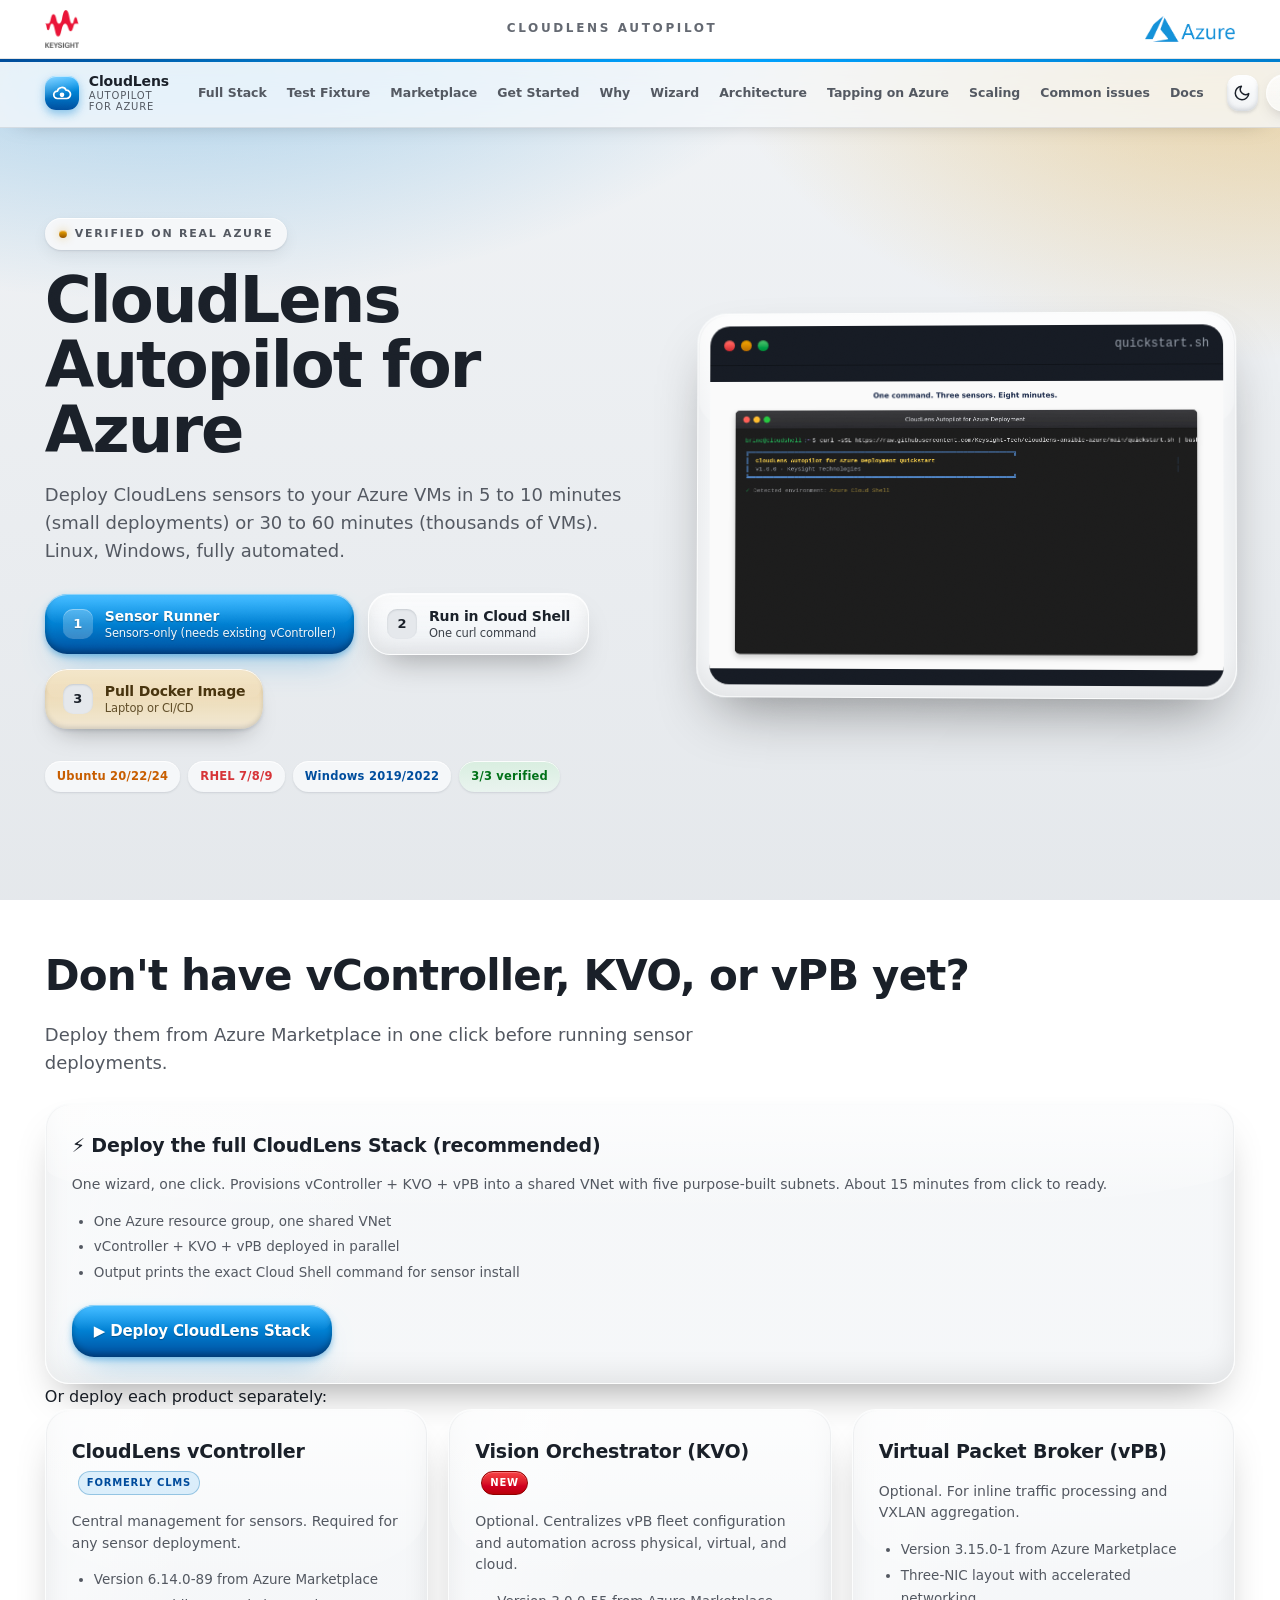
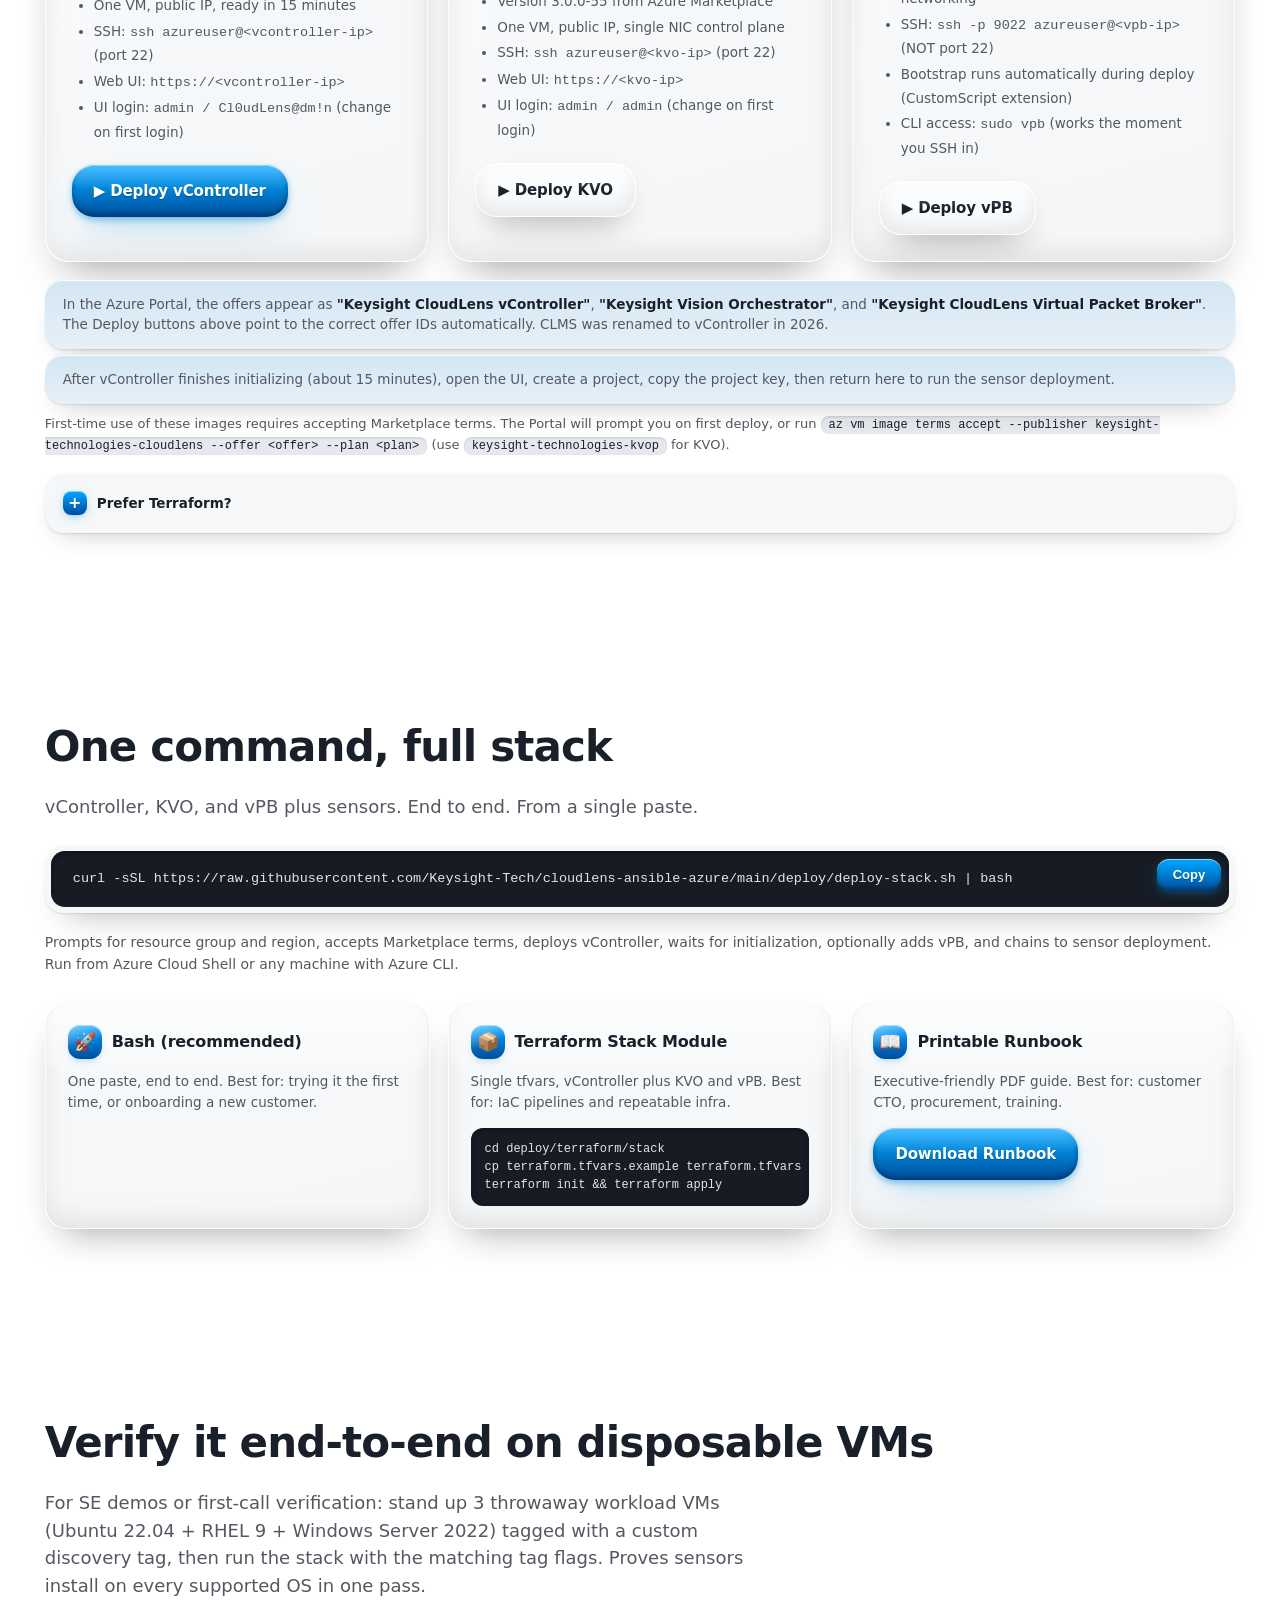
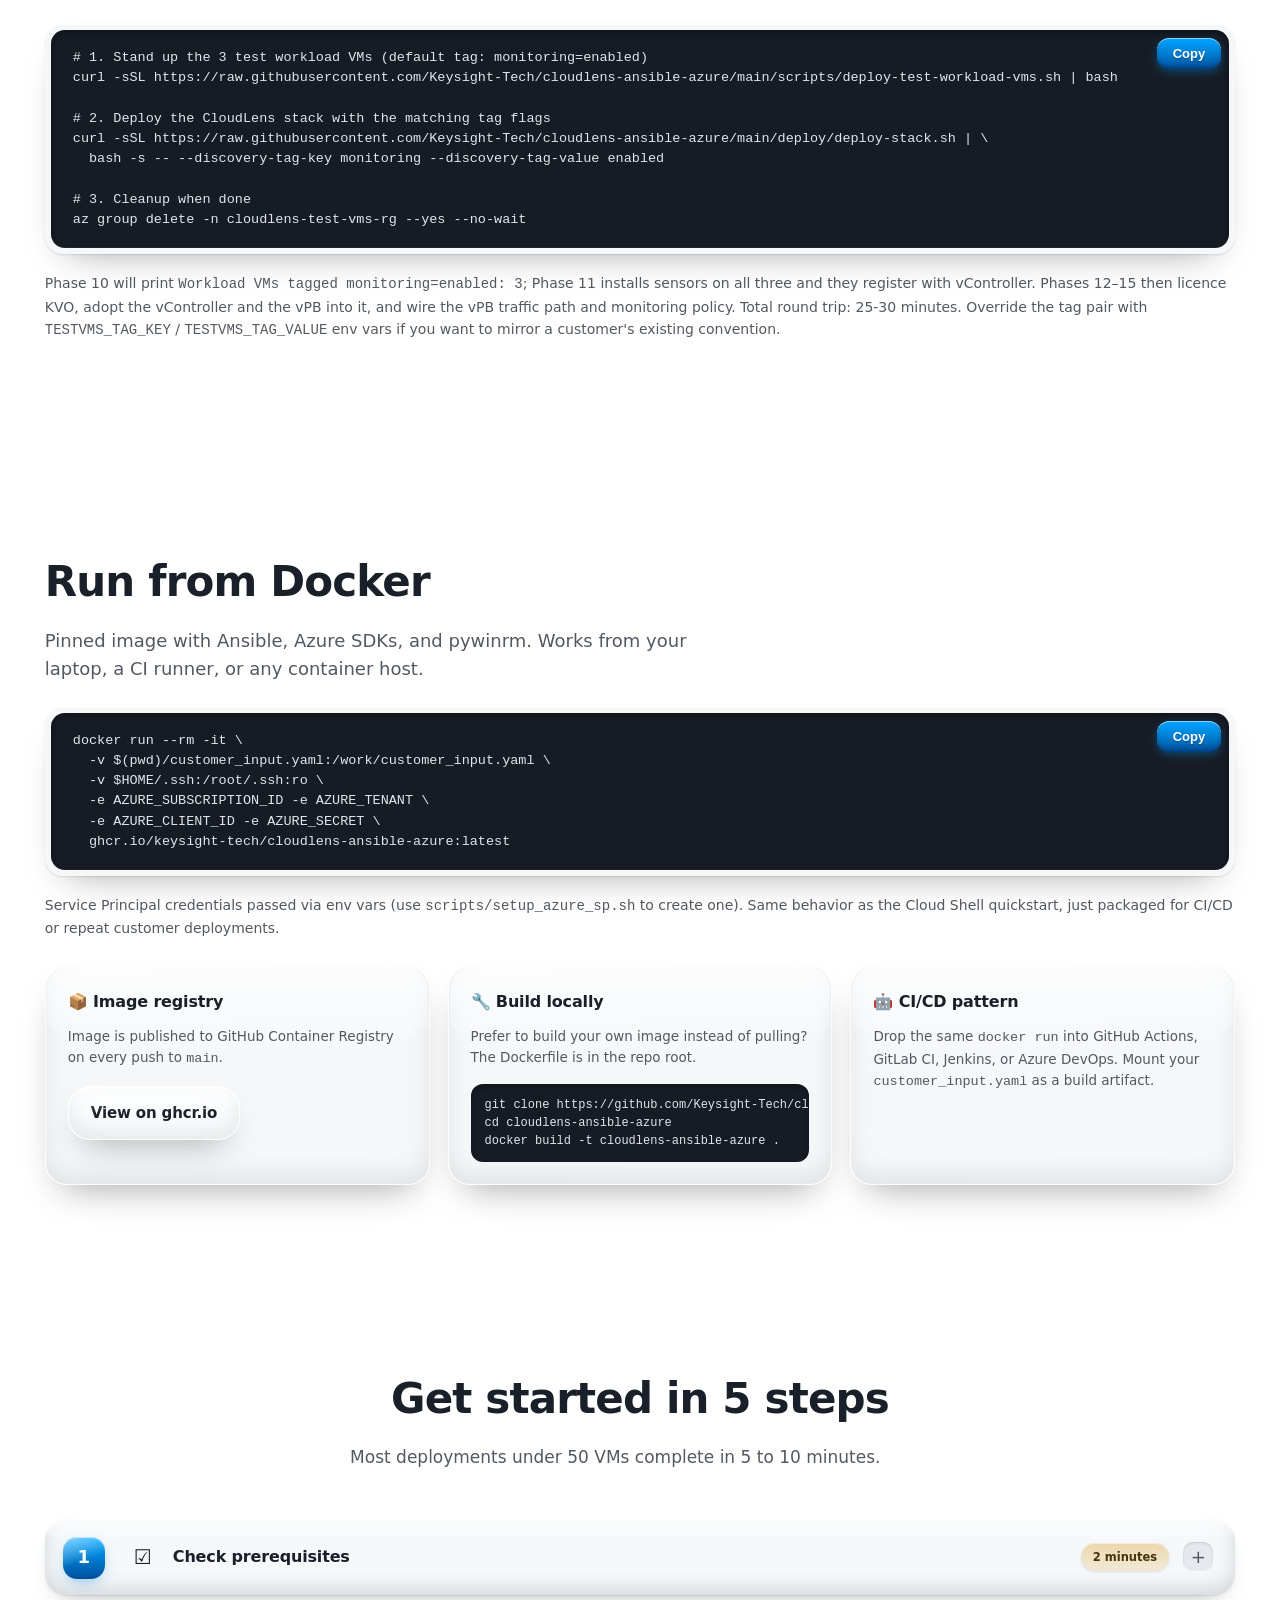
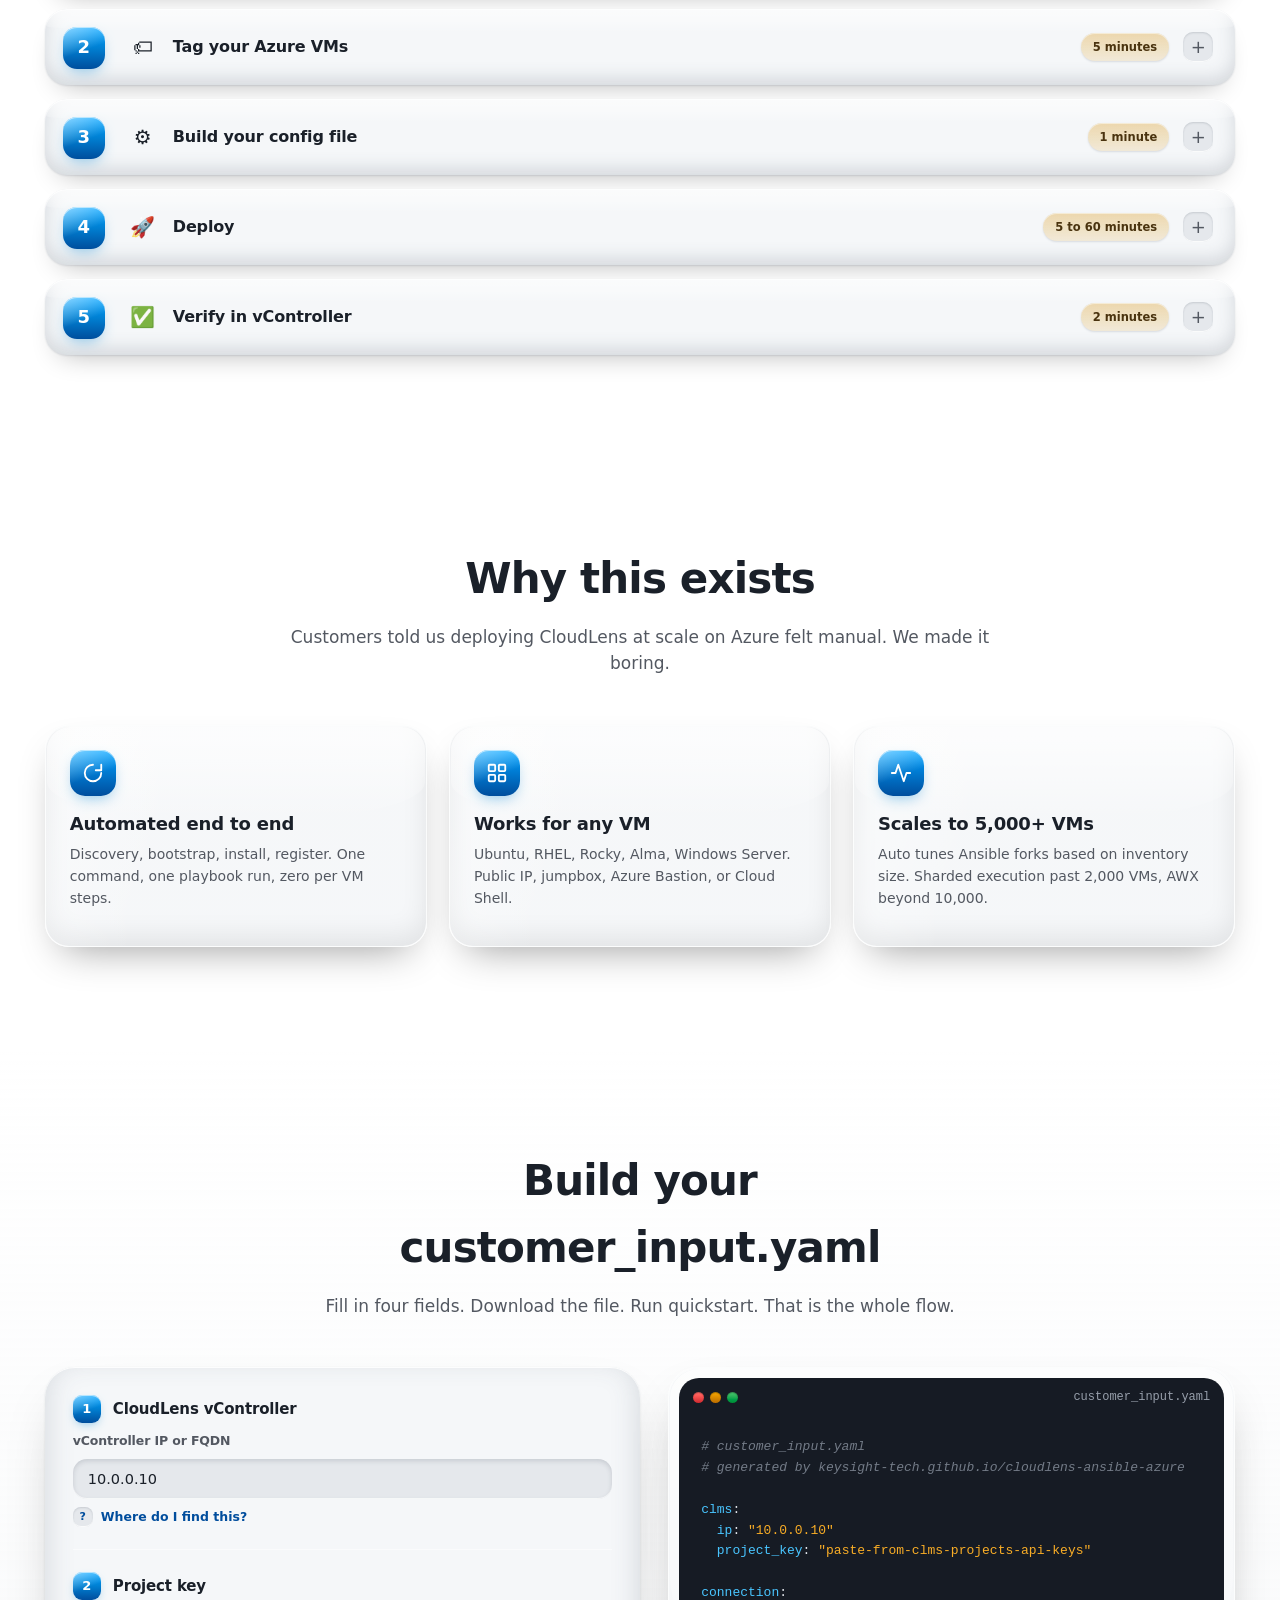
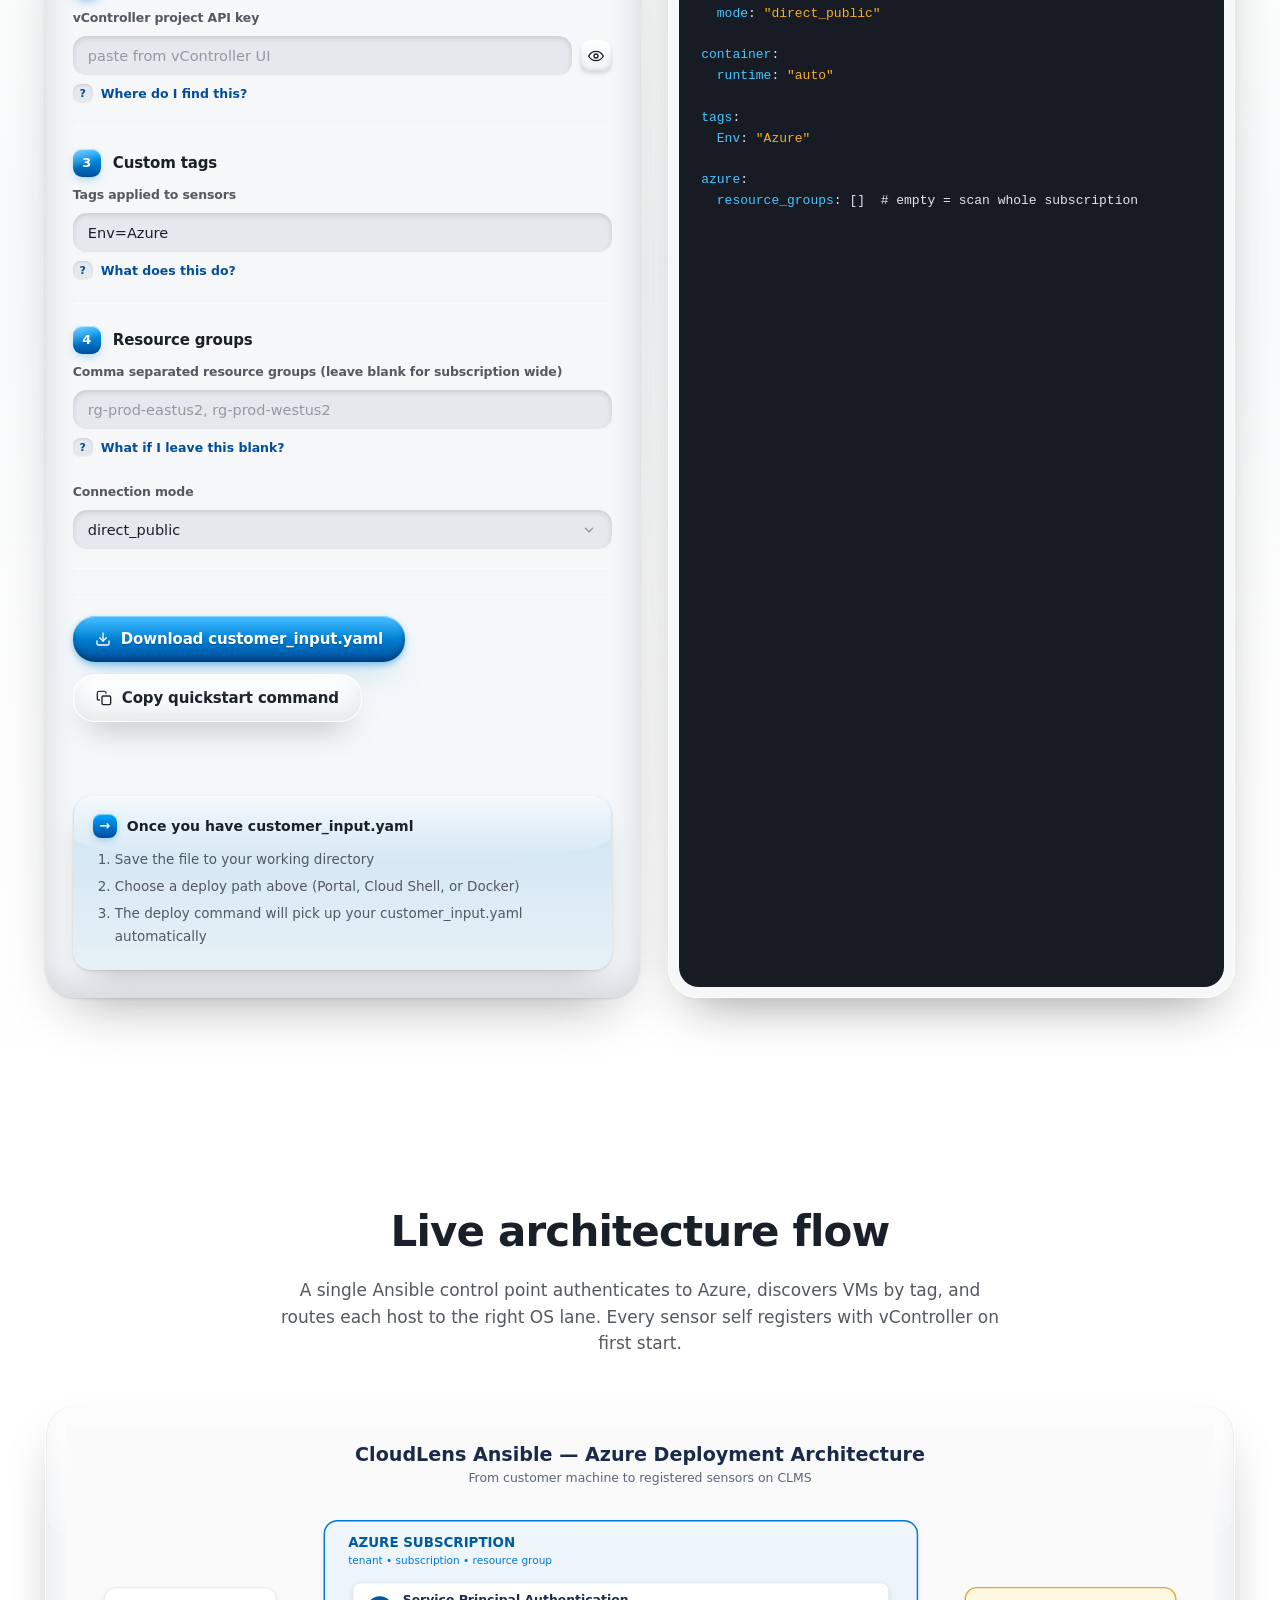
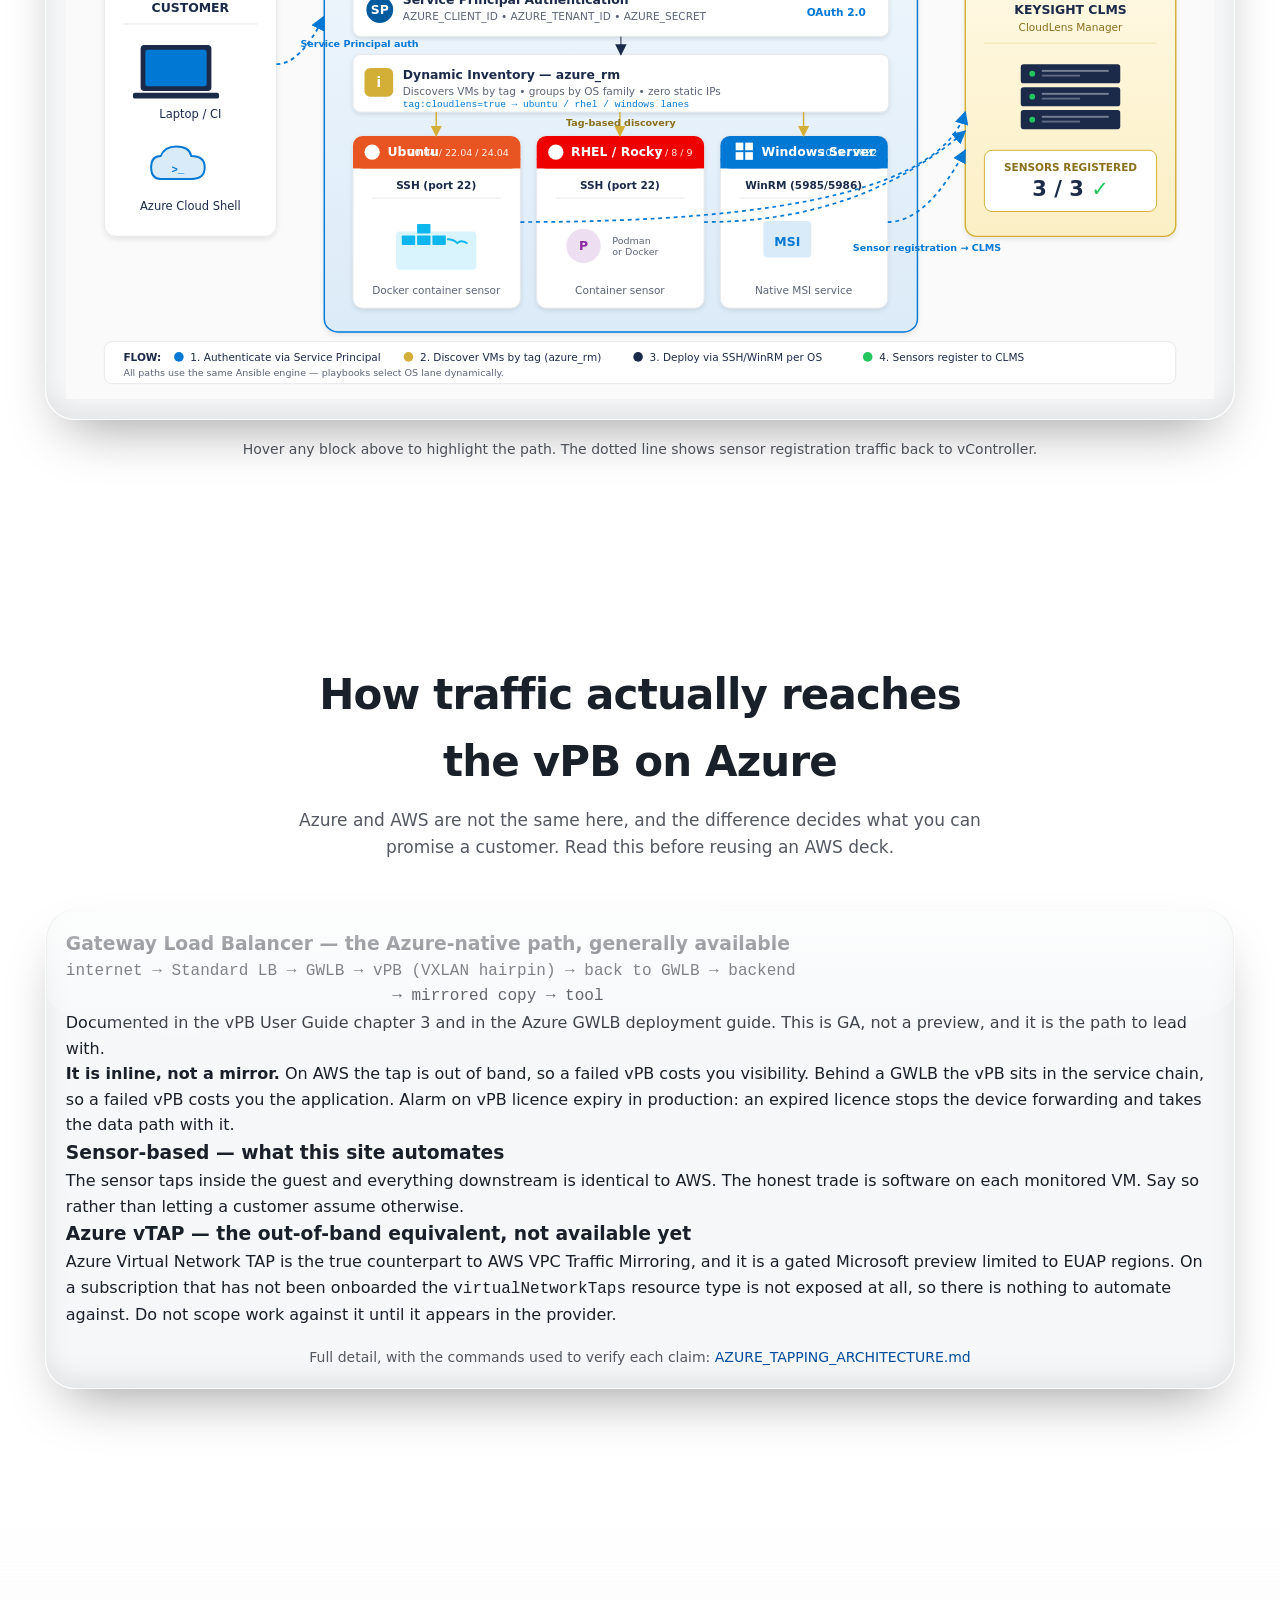
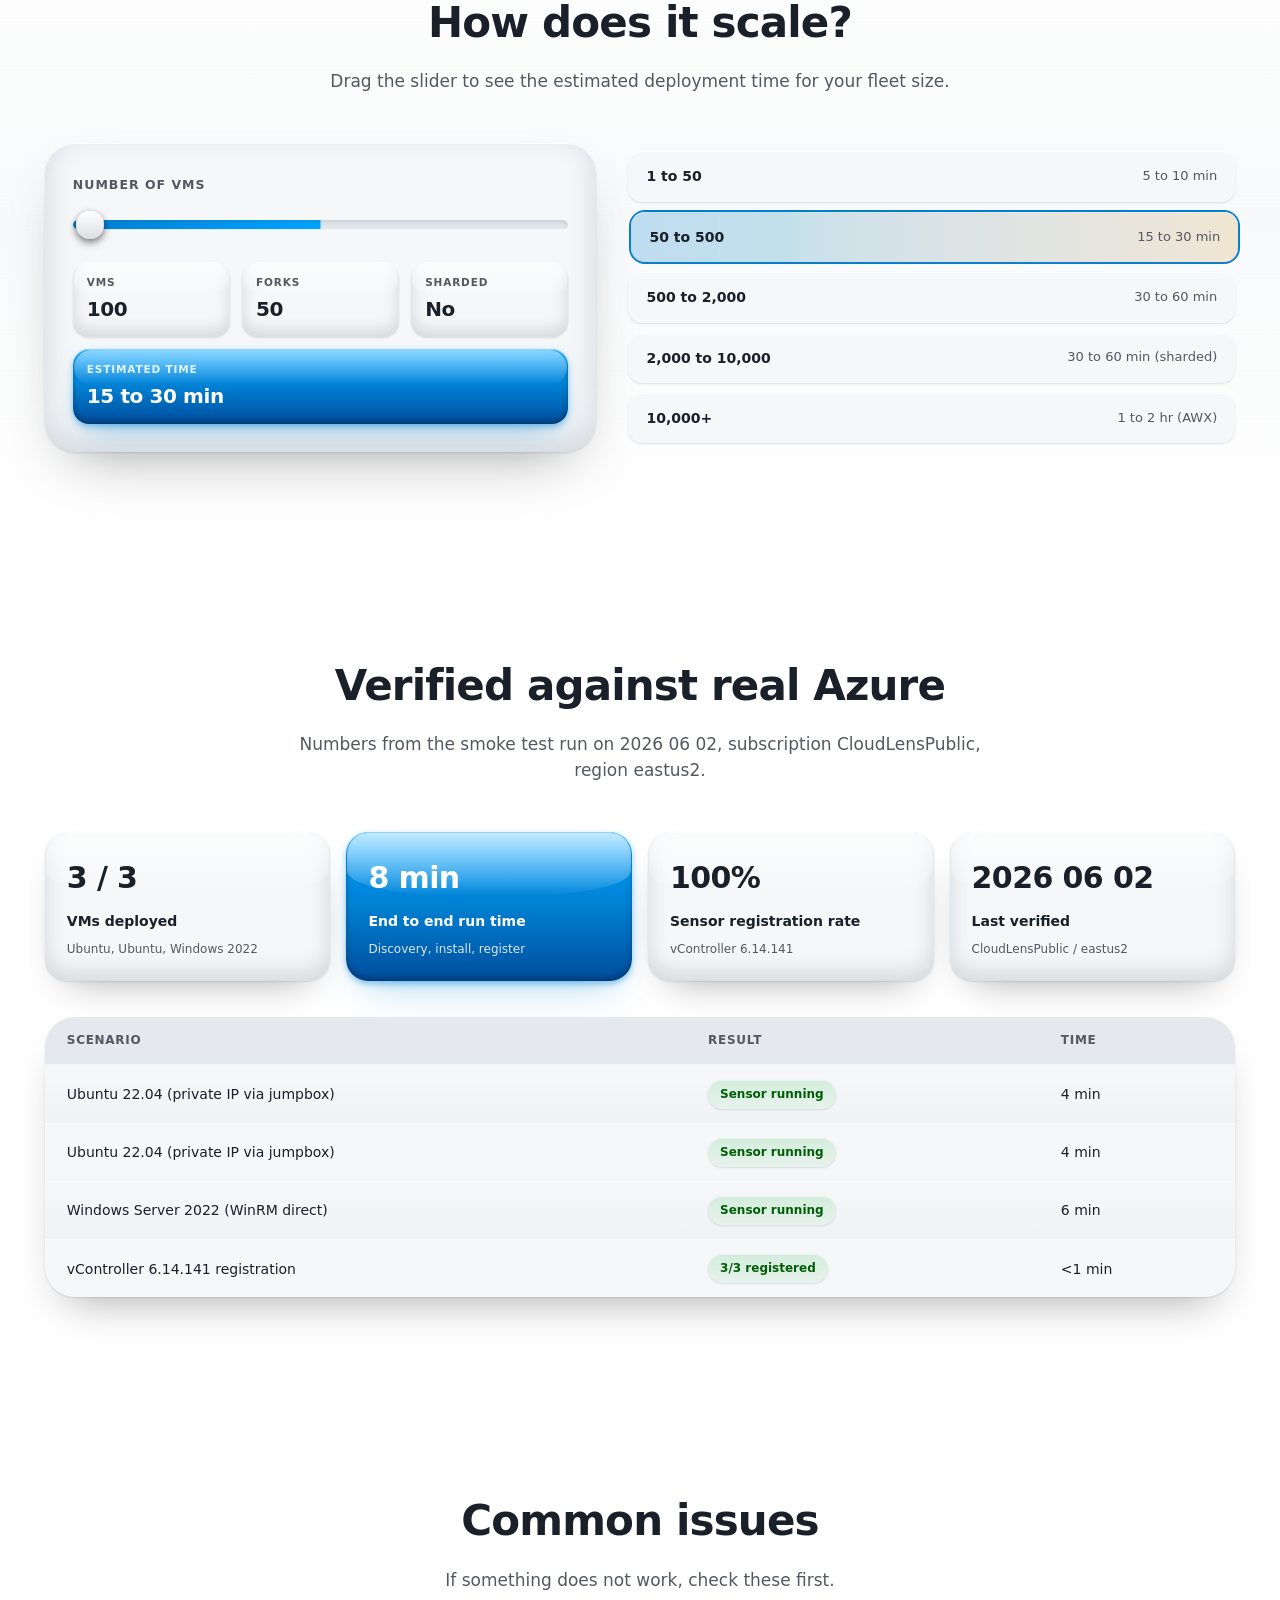
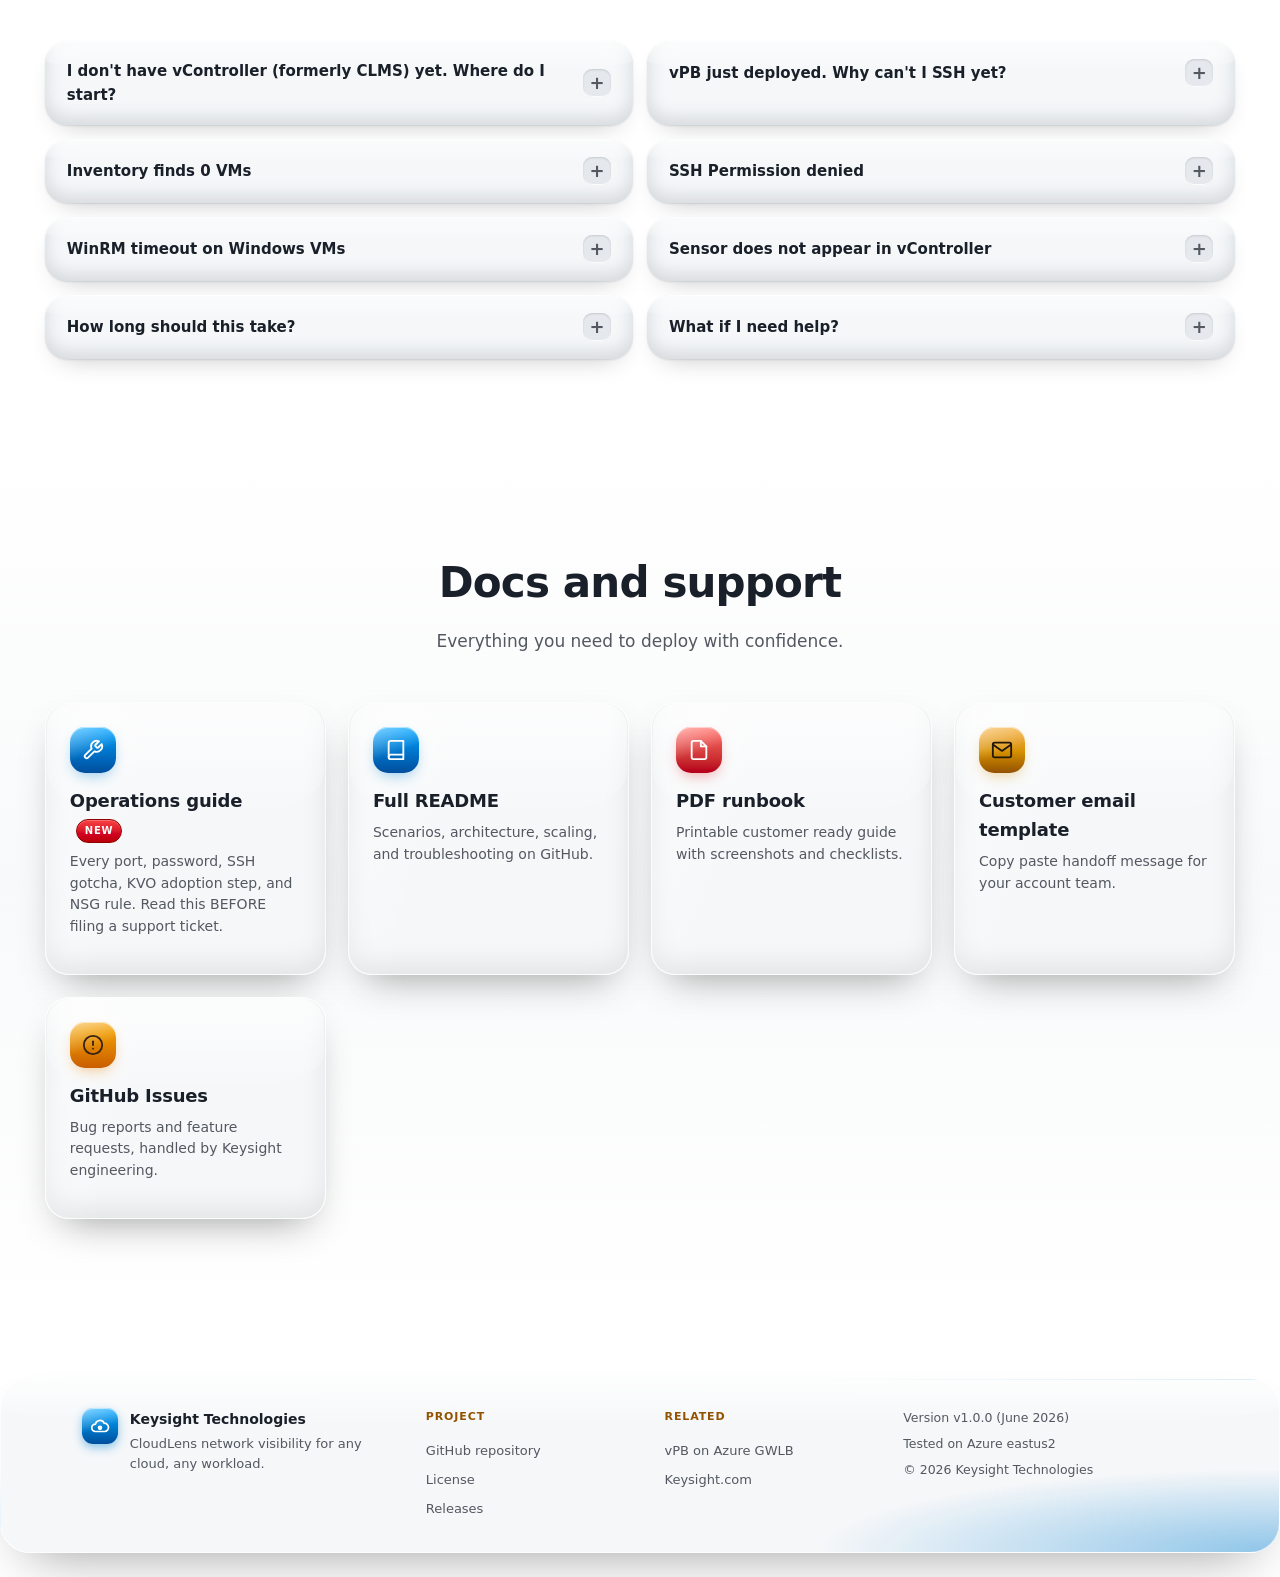
==== docs/index.html @ bbe53f31 "site: document the KVO chain, and what Azure can actually tap Two gaps an SE would have hit.  The wa" ====
<!doctype html>
<html lang="en" data-theme="light">
<head>
  <meta charset="utf-8" />
  <meta name="viewport" content="width=device-width, initial-scale=1, viewport-fit=cover" />
  <script>
    // Apply saved theme BEFORE styles paint to prevent flash of incorrect theme.
    // Defaults to light if no preference saved.
    try {
      var t = localStorage.getItem('cl-theme') || 'light';
      document.documentElement.setAttribute('data-theme', t);
    } catch (e) {}
  </script>
  <meta name="color-scheme" content="light dark" />
  <title>CloudLens Autopilot for Azure | Keysight Technologies</title>
  <meta name="description" content="Deploy CloudLens sensors to your Azure VMs in 5 to 10 minutes. Linux, Windows, fully automated. ARM template, Cloud Shell, or Docker." />
  <meta name="theme-color" content="#0078D4" media="(prefers-color-scheme: light)" />
  <meta name="theme-color" content="#0F172A" media="(prefers-color-scheme: dark)" />

  <meta property="og:type" content="website" />
  <meta property="og:title" content="CloudLens Autopilot for Azure" />
  <meta property="og:description" content="Deploy CloudLens sensors to your Azure VMs in 5 to 10 minutes. Linux, Windows, fully automated." />
  <meta property="og:url" content="https://keysight-tech.github.io/cloudlens-ansible-azure/" />
  <meta property="og:image" content="https://raw.githubusercontent.com/Keysight-Tech/cloudlens-ansible-azure/main/docs/assets/architecture-diagram.svg" />
  <meta name="twitter:card" content="summary_large_image" />

  <link rel="icon" href="data:image/svg+xml,%3Csvg xmlns='http://www.w3.org/2000/svg' viewBox='0 0 32 32'%3E%3Crect width='32' height='32' rx='6' fill='%230078D4'/%3E%3Cpath d='M8 20 L16 8 L24 20 Z' fill='%23D4AF37'/%3E%3C/svg%3E" />
  <link rel="stylesheet" href="styles.css" />
</head>
<body>
  <a class="skip-link" href="#main">Skip to content</a>

  <div class="brand-strip">
    <div class="brand-strip__inner">
      <a href="https://www.keysight.com" target="_blank" rel="noopener" class="brand-strip__logo" aria-label="Keysight Technologies">
        <img src="assets/keysight-mark.png" alt="Keysight Technologies" width="288" height="320" />
      </a>
      <span class="brand-strip__tag">CloudLens Autopilot</span>
      <a href="https://azure.microsoft.com/en-us/marketplace" target="_blank" rel="noopener" class="brand-strip__logo brand-strip__logo--azure" aria-label="Microsoft Azure">
        <img src="assets/azure-mark.png" alt="Microsoft Azure" width="450" height="130" />
      </a>
    </div>
  </div>

  <header class="site-header" role="banner">
    <div class="container nav">
      <a href="#top" class="brand" aria-label="CloudLens Autopilot for Azure home">
        <span class="brand-mark" aria-hidden="true">
          <svg viewBox="0 0 24 24" fill="none" stroke="#fff" stroke-width="1.9" stroke-linecap="round" stroke-linejoin="round"><path d="M7 18a4 4 0 0 1 0-8 5 5 0 0 1 9.5-1A4 4 0 0 1 17 18H7z"/><circle cx="12" cy="14" r="1.6" fill="#fff"/></svg>
        </span>
        <span class="brand-text">
          <strong>CloudLens</strong>
          <span class="brand-sub">Autopilot for Azure</span>
        </span>
      </a>
      <nav class="primary-nav" aria-label="Primary">
        <a href="#full-stack">Full Stack</a>
        <a href="#test-fixture">Test Fixture</a>
        <a href="#prereq-deploys">Marketplace</a>
        <a href="#start-here">Get Started</a>
        <a href="#why">Why</a>
        <a href="#wizard">Wizard</a>
        <a href="#architecture">Architecture</a>
        <a href="#tapping">Tapping on Azure</a>
        <a href="#scaling">Scaling</a>
        <a href="#faq">Common issues</a>
        <a href="#docs">Docs</a>
      </nav>
      <div class="nav-actions">
        <button id="theme-toggle" class="icon-btn" type="button" aria-label="Toggle dark mode" title="Toggle dark mode">
          <svg class="icon-sun" width="18" height="18" viewBox="0 0 24 24" fill="none" stroke="currentColor" stroke-width="2" stroke-linecap="round" stroke-linejoin="round"><circle cx="12" cy="12" r="4"/><path d="M12 2v2M12 20v2M4.93 4.93l1.41 1.41M17.66 17.66l1.41 1.41M2 12h2M20 12h2M4.93 19.07l1.41-1.41M17.66 6.34l1.41-1.41"/></svg>
          <svg class="icon-moon" width="18" height="18" viewBox="0 0 24 24" fill="none" stroke="currentColor" stroke-width="2" stroke-linecap="round" stroke-linejoin="round"><path d="M21 12.79A9 9 0 1 1 11.21 3 7 7 0 0 0 21 12.79z"/></svg>
        </button>
        <a class="ghost-btn" href="https://github.com/Keysight-Tech/cloudlens-ansible-azure" target="_blank" rel="noopener">
          <svg width="16" height="16" viewBox="0 0 24 24" fill="currentColor" aria-hidden="true"><path d="M12 .5C5.65.5.5 5.65.5 12c0 5.08 3.29 9.39 7.86 10.91.58.1.79-.25.79-.56v-2c-3.2.7-3.87-1.37-3.87-1.37-.52-1.33-1.28-1.69-1.28-1.69-1.05-.72.08-.7.08-.7 1.16.08 1.77 1.19 1.77 1.19 1.03 1.77 2.71 1.26 3.37.96.1-.75.4-1.26.73-1.55-2.55-.29-5.24-1.28-5.24-5.69 0-1.26.45-2.29 1.19-3.09-.12-.29-.52-1.47.11-3.06 0 0 .97-.31 3.18 1.18a11 11 0 0 1 5.78 0c2.2-1.49 3.18-1.18 3.18-1.18.63 1.59.23 2.77.12 3.06.74.8 1.19 1.83 1.19 3.09 0 4.42-2.69 5.39-5.25 5.68.41.36.78 1.06.78 2.13v3.15c0 .31.21.66.79.55C20.21 21.38 23.5 17.07 23.5 12 23.5 5.65 18.35.5 12 .5z"/></svg>
          <span>GitHub</span>
        </a>
      </div>
    </div>
  </header>

  <main id="main">
    <!-- 1. HERO -->
    <section id="top" class="hero">
      <div class="hero-bg" aria-hidden="true"></div>
      <div class="container hero-grid">
        <div class="hero-copy">
          <span class="eyebrow">
            <span class="dot"></span>
            Verified on real Azure
          </span>
          <h1>CloudLens Autopilot for Azure</h1>
          <p class="lede">Deploy CloudLens sensors to your Azure VMs in 5 to 10 minutes (small deployments) or 30 to 60 minutes (thousands of VMs). Linux, Windows, fully automated.</p>
          <div class="cta-row">
            <a class="btn btn-primary tier" href="https://portal.azure.com/#create/Microsoft.Template/uri/https%3A%2F%2Fraw.githubusercontent.com%2FKeysight-Tech%2Fcloudlens-ansible-azure%2Fmain%2Fdeploy%2Farm-template.json" target="_blank" rel="noopener" title="Sensors-only runner. Requires existing vController. Self-destructs after 60 min.">
              <span class="tier-num">1</span>
              <span class="tier-label">
                <strong>Sensor Runner</strong>
                <small>Sensors-only (needs existing vController)</small>
              </span>
            </a>
            <a class="btn btn-secondary tier" href="https://shell.azure.com" target="_blank" rel="noopener">
              <span class="tier-num">2</span>
              <span class="tier-label">
                <strong>Run in Cloud Shell</strong>
                <small>One curl command</small>
              </span>
            </a>
            <a class="btn btn-tertiary tier" href="#docker">
              <span class="tier-num">3</span>
              <span class="tier-label">
                <strong>Pull Docker Image</strong>
                <small>Laptop or CI/CD</small>
              </span>
            </a>
          </div>
          <div class="badges" aria-label="Tested platforms">
            <span class="badge ub">Ubuntu 20/22/24</span>
            <span class="badge rh">RHEL 7/8/9</span>
            <span class="badge win">Windows 2019/2022</span>
            <span class="badge ok">3/3 verified</span>
          </div>
        </div>
        <div class="hero-demo">
          <div class="demo-frame">
            <div class="demo-chrome">
              <span></span><span></span><span></span>
              <em>quickstart.sh</em>
            </div>
            <object data="assets/deploy-demo.svg" type="image/svg+xml" aria-label="Animated terminal showing CloudLens Ansible deployment"></object>
          </div>
        </div>
      </div>
    </section>

    <!-- 1.25 PREREQUISITE DEPLOYS: vController + KVO + vPB MARKETPLACE -->
    <section id="prereq-deploys" class="prereq-section">
      <div class="container">
        <h2>Don't have vController, KVO, or vPB yet?</h2>
        <p class="lede">Deploy them from Azure Marketplace in one click before running sensor deployments.</p>

        <div class="prereq-card prereq-card-stack">
          <h3>&#9889; Deploy the full CloudLens Stack (recommended)</h3>
          <p>One wizard, one click. Provisions vController + KVO + vPB into a shared VNet with five purpose-built subnets. About 15 minutes from click to ready.</p>
          <ul>
            <li>One Azure resource group, one shared VNet</li>
            <li>vController + KVO + vPB deployed in parallel</li>
            <li>Output prints the exact Cloud Shell command for sensor install</li>
          </ul>
          <a class="btn btn-primary btn-stack" href="https://portal.azure.com/#create/Microsoft.Template/uri/https%3A%2F%2Fraw.githubusercontent.com%2FKeysight-Tech%2Fcloudlens-ansible-azure%2Fmain%2Fdeploy%2Fstack-marketplace.json/createUIDefinitionUri/https%3A%2F%2Fraw.githubusercontent.com%2FKeysight-Tech%2Fcloudlens-ansible-azure%2Fmain%2Fdeploy%2Fstack-createUiDefinition.json" target="_blank" rel="noopener">&#9654; Deploy CloudLens Stack</a>
        </div>

        <p class="prereq-or">Or deploy each product separately:</p>

        <div class="prereq-cards">
          <div class="prereq-card">
            <h3>CloudLens vController <span class="rebrand-tag">formerly CLMS</span></h3>
            <p>Central management for sensors. Required for any sensor deployment.</p>
            <ul>
              <li>Version 6.14.0-89 from Azure Marketplace</li>
              <li>One VM, public IP, ready in 15 minutes</li>
              <li>SSH: <code>ssh azureuser@&lt;vcontroller-ip&gt;</code> (port 22)</li>
              <li>Web UI: <code>https://&lt;vcontroller-ip&gt;</code></li>
              <li>UI login: <code>admin / Cl0udLens@dm!n</code> (change on first login)</li>
            </ul>
            <a class="btn btn-primary" href="https://portal.azure.com/#create/Microsoft.Template/uri/https%3A%2F%2Fraw.githubusercontent.com%2FKeysight-Tech%2Fcloudlens-ansible-azure%2Fmain%2Fdeploy%2Fclms-marketplace.json/createUIDefinitionUri/https%3A%2F%2Fraw.githubusercontent.com%2FKeysight-Tech%2Fcloudlens-ansible-azure%2Fmain%2Fdeploy%2Fclms-createUiDefinition.json" target="_blank" rel="noopener">&#9654; Deploy vController</a>
          </div>
          <div class="prereq-card">
            <h3>Vision Orchestrator (KVO) <span class="new-tag">NEW</span></h3>
            <p>Optional. Centralizes vPB fleet configuration and automation across physical, virtual, and cloud.</p>
            <ul>
              <li>Version 3.0.0-55 from Azure Marketplace</li>
              <li>One VM, public IP, single NIC control plane</li>
              <li>SSH: <code>ssh azureuser@&lt;kvo-ip&gt;</code> (port 22)</li>
              <li>Web UI: <code>https://&lt;kvo-ip&gt;</code></li>
              <li>UI login: <code>admin / admin</code> (change on first login)</li>
            </ul>
            <a class="btn btn-secondary" href="https://portal.azure.com/#create/Microsoft.Template/uri/https%3A%2F%2Fraw.githubusercontent.com%2FKeysight-Tech%2Fcloudlens-ansible-azure%2Fmain%2Fdeploy%2Fkvo-marketplace.json/createUIDefinitionUri/https%3A%2F%2Fraw.githubusercontent.com%2FKeysight-Tech%2Fcloudlens-ansible-azure%2Fmain%2Fdeploy%2Fkvo-createUiDefinition.json" target="_blank" rel="noopener">&#9654; Deploy KVO</a>
          </div>
          <div class="prereq-card">
            <h3>Virtual Packet Broker (vPB)</h3>
            <p>Optional. For inline traffic processing and VXLAN aggregation.</p>
            <ul>
              <li>Version 3.15.0-1 from Azure Marketplace</li>
              <li>Three-NIC layout with accelerated networking</li>
              <li>SSH: <code>ssh -p 9022 azureuser@&lt;vpb-ip&gt;</code> (NOT port 22)</li>
              <li>Bootstrap runs automatically during deploy (CustomScript extension)</li>
              <li>CLI access: <code>sudo vpb</code> (works the moment you SSH in)</li>
            </ul>
            <a class="btn btn-secondary" href="https://portal.azure.com/#create/Microsoft.Template/uri/https%3A%2F%2Fraw.githubusercontent.com%2FKeysight-Tech%2Fcloudlens-ansible-azure%2Fmain%2Fdeploy%2Fvpb-marketplace.json/createUIDefinitionUri/https%3A%2F%2Fraw.githubusercontent.com%2FKeysight-Tech%2Fcloudlens-ansible-azure%2Fmain%2Fdeploy%2Fvpb-createUiDefinition.json" target="_blank" rel="noopener">&#9654; Deploy vPB</a>
          </div>
        </div>

        <aside class="marketplace-note" aria-label="Marketplace listing names">
          <p>In the Azure Portal, the offers appear as <strong>"Keysight CloudLens vController"</strong>, <strong>"Keysight Vision Orchestrator"</strong>, and <strong>"Keysight CloudLens Virtual Packet Broker"</strong>. The Deploy buttons above point to the correct offer IDs automatically. CLMS was renamed to vController in 2026.</p>
        </aside>

        <p class="callout">After vController finishes initializing (about 15 minutes), open the UI, create a project, copy the project key, then return here to run the sensor deployment.</p>
        <p class="prereq-note">First-time use of these images requires accepting Marketplace terms. The Portal will prompt you on first deploy, or run <code>az vm image terms accept --publisher keysight-technologies-cloudlens --offer &lt;offer&gt; --plan &lt;plan&gt;</code> (use <code>keysight-technologies-kvop</code> for KVO).</p>

        <details class="terraform-note">
          <summary>Prefer Terraform?</summary>
          <p>vController, KVO, and vPB are all available as Terraform modules in <code>deploy/terraform/</code>. Same marketplace images, IaC-friendly for pipelines and repeatable deployments.</p>
          <pre><code>cd deploy/terraform/clms
cp terraform.tfvars.example terraform.tfvars
terraform init &amp;&amp; terraform apply</code></pre>
        </details>
      </div>
    </section>

    <!-- 1.1 FULL STACK ONE-COMMAND DEPLOY -->
    <section id="full-stack" class="full-stack-section">
      <div class="container">
        <h2>One command, full stack</h2>
        <p class="lede">vController, KVO, and vPB plus sensors. End to end. From a single paste.</p>

        <div class="full-stack-cmd-wrap">
          <pre id="full-stack-cmd"><code>curl -sSL https://raw.githubusercontent.com/Keysight-Tech/cloudlens-ansible-azure/main/deploy/deploy-stack.sh | bash</code></pre>
          <button class="copy-btn" data-copy="full-stack-cmd" type="button" aria-label="Copy curl command">Copy</button>
        </div>

        <p class="full-stack-note">Prompts for resource group and region, accepts Marketplace terms, deploys vController, waits for initialization, optionally adds vPB, and chains to sensor deployment. Run from Azure Cloud Shell or any machine with Azure CLI.</p>

        <div class="full-stack-paths">
          <div class="path-card">
            <h4><span class="path-icon" aria-hidden="true">&#128640;</span> Bash (recommended)</h4>
            <p>One paste, end to end. Best for: trying it the first time, or onboarding a new customer.</p>
          </div>
          <div class="path-card">
            <h4><span class="path-icon" aria-hidden="true">&#128230;</span> Terraform Stack Module</h4>
            <p>Single tfvars, vController plus KVO and vPB. Best for: IaC pipelines and repeatable infra.</p>
<pre><code>cd deploy/terraform/stack
cp terraform.tfvars.example terraform.tfvars
terraform init &amp;&amp; terraform apply</code></pre>
          </div>
          <div class="path-card">
            <h4><span class="path-icon" aria-hidden="true">&#128214;</span> Printable Runbook</h4>
            <p>Executive-friendly PDF guide. Best for: customer CTO, procurement, training.</p>
            <a class="btn btn-primary" href="https://github.com/Keysight-Tech/cloudlens-ansible-azure/blob/main/docs/CloudLens_Stack_Deployment_Runbook.pdf" target="_blank" rel="noopener">Download Runbook</a>
          </div>
        </div>
      </div>
    </section>

    <!-- 1.15 TEST FIXTURE: 3 disposable workload VMs for SE demos / verification -->
    <section id="test-fixture" class="full-stack-section">
      <div class="container">
        <h2>Verify it end-to-end on disposable VMs</h2>
        <p class="lede">For SE demos or first-call verification: stand up 3 throwaway workload VMs (Ubuntu 22.04 + RHEL 9 + Windows Server 2022) tagged with a custom discovery tag, then run the stack with the matching tag flags. Proves sensors install on every supported OS in one pass.</p>

        <div class="full-stack-cmd-wrap">
          <pre><code id="test-fixture-cmd"># 1. Stand up the 3 test workload VMs (default tag: monitoring=enabled)
curl -sSL https://raw.githubusercontent.com/Keysight-Tech/cloudlens-ansible-azure/main/scripts/deploy-test-workload-vms.sh | bash

# 2. Deploy the CloudLens stack with the matching tag flags
curl -sSL https://raw.githubusercontent.com/Keysight-Tech/cloudlens-ansible-azure/main/deploy/deploy-stack.sh | \
  bash -s -- --discovery-tag-key monitoring --discovery-tag-value enabled

# 3. Cleanup when done
az group delete -n cloudlens-test-vms-rg --yes --no-wait</code></pre>
          <button type="button" class="copy-btn" data-target="test-fixture-cmd" aria-label="Copy command">Copy</button>
        </div>

        <p class="full-stack-note">Phase 10 will print <code>Workload VMs tagged monitoring=enabled: 3</code>; Phase 11 installs sensors on all three and they register with vController. Phases 12&ndash;15 then licence KVO, adopt the vController and the vPB into it, and wire the vPB traffic path and monitoring policy. Total round trip: 25-30 minutes. Override the tag pair with <code>TESTVMS_TAG_KEY</code> / <code>TESTVMS_TAG_VALUE</code> env vars if you want to mirror a customer's existing convention.</p>
      </div>
    </section>

    <!-- 1.2 DOCKER PATH (Tier 3 deep-link target) -->
    <section id="docker" class="full-stack-section">
      <div class="container">
        <h2>Run from Docker</h2>
        <p class="lede">Pinned image with Ansible, Azure SDKs, and pywinrm. Works from your laptop, a CI runner, or any container host.</p>

        <div class="full-stack-cmd-wrap">
          <pre id="docker-cmd"><code>docker run --rm -it \
  -v $(pwd)/customer_input.yaml:/work/customer_input.yaml \
  -v $HOME/.ssh:/root/.ssh:ro \
  -e AZURE_SUBSCRIPTION_ID -e AZURE_TENANT \
  -e AZURE_CLIENT_ID -e AZURE_SECRET \
  ghcr.io/keysight-tech/cloudlens-ansible-azure:latest</code></pre>
          <button class="copy-btn" data-copy="docker-cmd" type="button" aria-label="Copy docker run command">Copy</button>
        </div>

        <p class="full-stack-note">Service Principal credentials passed via env vars (use <code>scripts/setup_azure_sp.sh</code> to create one). Same behavior as the Cloud Shell quickstart, just packaged for CI/CD or repeat customer deployments.</p>

        <div class="full-stack-paths">
          <div class="path-card">
            <h4>📦 Image registry</h4>
            <p>Image is published to GitHub Container Registry on every push to <code>main</code>.</p>
            <a class="btn btn-secondary" href="https://github.com/Keysight-Tech/cloudlens-ansible-azure/pkgs/container/cloudlens-ansible-azure" target="_blank" rel="noopener">View on ghcr.io</a>
          </div>
          <div class="path-card">
            <h4>🔧 Build locally</h4>
            <p>Prefer to build your own image instead of pulling? The Dockerfile is in the repo root.</p>
            <pre><code>git clone https://github.com/Keysight-Tech/cloudlens-ansible-azure.git
cd cloudlens-ansible-azure
docker build -t cloudlens-ansible-azure .</code></pre>
          </div>
          <div class="path-card">
            <h4>🤖 CI/CD pattern</h4>
            <p>Drop the same <code>docker run</code> into GitHub Actions, GitLab CI, Jenkins, or Azure DevOps. Mount your <code>customer_input.yaml</code> as a build artifact.</p>
          </div>
        </div>
      </div>
    </section>


    <!-- 1.5 GET STARTED IN 5 STEPS -->
    <section id="start-here" class="steps-section">
      <div class="container">
        <header class="section-head">
          <h2>Get started in 5 steps</h2>
          <p class="lede">Most deployments under 50 VMs complete in 5 to 10 minutes.</p>
        </header>

        <ol class="steps">
          <li class="step-card">
            <span class="step-num-big" aria-hidden="true">1</span>
            <details>
              <summary>
                <span class="step-icon" aria-hidden="true">&#9745;</span>
                <span class="step-title">Check prerequisites</span>
                <span class="step-time">2 minutes</span>
              </summary>
              <div class="step-body">
                <p>You need these in place before deploying:</p>
                <ul>
                  <li>Azure subscription with Reader and Virtual Machine Contributor roles</li>
                  <li>CloudLens vController (formerly CLMS) deployed and reachable from your target VMs</li>
                  <li>A project key from vController (Settings, Projects, API Keys)</li>
                  <li>SSH key (for Linux targets) or admin password (for Windows targets)</li>
                </ul>
                <p class="callout">If you do not have vController deployed yet, use the <a href="#prereq-deploys">Deploy vController button above</a>.</p>
              </div>
            </details>
          </li>

          <li class="step-card">
            <span class="step-num-big" aria-hidden="true">2</span>
            <details>
              <summary>
                <span class="step-icon" aria-hidden="true">&#127991;</span>
                <span class="step-title">Tag your Azure VMs</span>
                <span class="step-time">5 minutes</span>
              </summary>
              <div class="step-body">
                <p>The deployment discovers VMs by tag. Apply these to every target VM:</p>
                <table class="step-table">
                  <thead><tr><th>Tag</th><th>Value</th></tr></thead>
                  <tbody>
                    <tr><td><code>cloudlens</code></td><td><code>yes</code></td></tr>
                    <tr><td><code>os</code></td><td><code>ubuntu</code> or <code>rhel</code> or <code>windows</code></td></tr>
                    <tr><td><code>env</code></td><td><code>prod</code> (or <code>dev</code>, <code>qa</code>)</td></tr>
                  </tbody>
                </table>
                <p>Bulk tag a resource group:</p>
<pre><code>for vm in $(az vm list -g &lt;RG&gt; --query "[?storageProfile.osDisk.osType=='Linux'].name" -o tsv); do
  az vm update -g &lt;RG&gt; -n $vm --set tags.cloudlens=yes tags.os=ubuntu tags.env=prod
done</code></pre>
              </div>
            </details>
          </li>

          <li class="step-card">
            <span class="step-num-big" aria-hidden="true">3</span>
            <details>
              <summary>
                <span class="step-icon" aria-hidden="true">&#9881;</span>
                <span class="step-title">Build your config file</span>
                <span class="step-time">1 minute</span>
              </summary>
              <div class="step-body">
                <p>Use the wizard below to fill four fields and download <code>customer_input.yaml</code>.</p>
                <p><a class="btn btn-primary inline-btn" href="#wizard">Jump to wizard &darr;</a></p>
                <p class="callout">Tip: the wizard shows the YAML rendering live as you type. Each field has inline help so you know exactly what to enter.</p>
              </div>
            </details>
          </li>

          <li class="step-card">
            <span class="step-num-big" aria-hidden="true">4</span>
            <details>
              <summary>
                <span class="step-icon" aria-hidden="true">&#128640;</span>
                <span class="step-title">Deploy</span>
                <span class="step-time">5 to 60 minutes</span>
              </summary>
              <div class="step-body">
                <p>Place your downloaded <code>customer_input.yaml</code> in your working directory, then pick one of the three deploy paths.</p>
                <div class="step-paths">
                  <div class="path-card">
                    <h4><span class="path-emoji" aria-hidden="true">&#127760;</span> Tier 1: Azure Portal</h4>
                    <p>One click. No local tools. Best for: trying it for the first time.</p>
                    <a class="btn btn-primary inline-btn" href="https://portal.azure.com/#create/Microsoft.Template/uri/https%3A%2F%2Fraw.githubusercontent.com%2FKeysight-Tech%2Fcloudlens-ansible-azure%2Fmain%2Fdeploy%2Farm-template.json" target="_blank" rel="noopener">Deploy from Portal</a>
                  </div>
                  <div class="path-card">
                    <h4><span class="path-emoji" aria-hidden="true">&#9729;</span> Tier 2: Cloud Shell</h4>
                    <p>Already authenticated. One curl command. Best for: most customers.</p>
<pre><code>curl -sSL https://raw.githubusercontent.com/Keysight-Tech/cloudlens-ansible-azure/main/quickstart.sh | bash</code></pre>
                  </div>
                  <div class="path-card">
                    <h4><span class="path-emoji" aria-hidden="true">&#128011;</span> Tier 3: Docker</h4>
                    <p>Reproducible. Pinned versions. Best for: CI or repeat deployments.</p>
<pre><code>docker run --rm -it -v $(pwd)/customer_input.yaml:/work/customer_input.yaml ghcr.io/keysight-tech/cloudlens-ansible-azure:latest</code></pre>
                  </div>
                </div>
              </div>
            </details>
          </li>

          <li class="step-card">
            <span class="step-num-big" aria-hidden="true">5</span>
            <details>
              <summary>
                <span class="step-icon" aria-hidden="true">&#9989;</span>
                <span class="step-title">Verify in vController</span>
                <span class="step-time">2 minutes</span>
              </summary>
              <div class="step-body">
                <p>Open your vController web UI and confirm:</p>
                <ul>
                  <li>Each tagged VM appears as a registered sensor (under Sensors)</li>
                  <li>Custom tags from your config match what you see in vController</li>
                  <li>Sensors show as connected and reporting</li>
                </ul>
                <p class="callout">Stuck? See the troubleshooting section below or the full <a href="https://github.com/Keysight-Tech/cloudlens-ansible-azure/blob/main/docs/TROUBLESHOOTING.md">troubleshooting docs</a>.</p>
              </div>
            </details>
          </li>
        </ol>
      </div>
    </section>

    <!-- 2. WHY THIS EXISTS -->
    <section id="why" class="section">
      <div class="container">
        <header class="section-head">
          <h2>Why this exists</h2>
          <p>Customers told us deploying CloudLens at scale on Azure felt manual. We made it boring.</p>
        </header>
        <div class="card-grid three">
          <article class="card lift">
            <div class="card-icon">
              <svg width="28" height="28" viewBox="0 0 24 24" fill="none" stroke="currentColor" stroke-width="2" stroke-linecap="round" stroke-linejoin="round"><path d="M21 12a9 9 0 1 1-9-9"/><polyline points="21 3 21 9 15 9"/></svg>
            </div>
            <h3>Automated end to end</h3>
            <p>Discovery, bootstrap, install, register. One command, one playbook run, zero per VM steps.</p>
          </article>
          <article class="card lift">
            <div class="card-icon">
              <svg width="28" height="28" viewBox="0 0 24 24" fill="none" stroke="currentColor" stroke-width="2" stroke-linecap="round" stroke-linejoin="round"><rect x="3" y="3" width="7" height="7" rx="1"/><rect x="14" y="3" width="7" height="7" rx="1"/><rect x="3" y="14" width="7" height="7" rx="1"/><rect x="14" y="14" width="7" height="7" rx="1"/></svg>
            </div>
            <h3>Works for any VM</h3>
            <p>Ubuntu, RHEL, Rocky, Alma, Windows Server. Public IP, jumpbox, Azure Bastion, or Cloud Shell.</p>
          </article>
          <article class="card lift">
            <div class="card-icon">
              <svg width="28" height="28" viewBox="0 0 24 24" fill="none" stroke="currentColor" stroke-width="2" stroke-linecap="round" stroke-linejoin="round"><polyline points="22 12 18 12 15 21 9 3 6 12 2 12"/></svg>
            </div>
            <h3>Scales to 5,000+ VMs</h3>
            <p>Auto tunes Ansible forks based on inventory size. Sharded execution past 2,000 VMs, AWX beyond 10,000.</p>
          </article>
        </div>
      </div>
    </section>

    <!-- 3. INTERACTIVE WIZARD -->
    <section id="wizard" class="section alt">
      <div class="container">
        <header class="section-head">
          <h2>Build your customer_input.yaml</h2>
          <p>Fill in four fields. Download the file. Run quickstart. That is the whole flow.</p>
        </header>
        <div class="wizard-grid">
          <form class="wizard" id="wizard-form" autocomplete="off">
            <div class="step" data-step="1">
              <div class="step-head"><span class="step-num">1</span><h3>CloudLens vController</h3></div>
              <label for="clms-ip">vController IP or FQDN</label>
              <input id="clms-ip" name="clms_ip" type="text" placeholder="10.0.0.10 or clms.example.com" value="10.0.0.10" required />
              <details class="field-help">
                <summary>Where do I find this?</summary>
                <p>The IP or hostname of your vController deployment. You can find it in your Azure Portal under the vController VM details, or in the output of your vController Terraform deployment.</p>
              </details>
            </div>
            <div class="step" data-step="2">
              <div class="step-head"><span class="step-num">2</span><h3>Project key</h3></div>
              <label for="project-key">vController project API key</label>
              <div class="input-row">
                <input id="project-key" name="project_key" type="password" placeholder="paste from vController UI" value="" required />
                <button type="button" class="icon-btn small" id="toggle-key" aria-label="Show or hide key" title="Show or hide key">
                  <svg width="16" height="16" viewBox="0 0 24 24" fill="none" stroke="currentColor" stroke-width="2" stroke-linecap="round" stroke-linejoin="round"><path d="M1 12s4-7 11-7 11 7 11 7-4 7-11 7-11-7-11-7z"/><circle cx="12" cy="12" r="3"/></svg>
                </button>
              </div>
              <details class="field-help">
                <summary>Where do I find this?</summary>
                <p>In vController web UI: Settings, Projects, API Keys, copy the key for the project you want sensors to register under.</p>
              </details>
            </div>
            <div class="step" data-step="3">
              <div class="step-head"><span class="step-num">3</span><h3>Custom tags</h3></div>
              <label for="tags">Tags applied to sensors</label>
              <input id="tags" name="tags" type="text" placeholder="Env=Azure,Region=eastus2" value="Env=Azure" />
              <details class="field-help">
                <summary>What does this do?</summary>
                <p>These tags are attached to each registered sensor and visible in vController. Use them to filter and group sensors (for example: Customer=Acme, Region=eastus2).</p>
              </details>
            </div>
            <div class="step" data-step="4">
              <div class="step-head"><span class="step-num">4</span><h3>Resource groups</h3></div>
              <label for="rgs">Comma separated resource groups (leave blank for subscription wide)</label>
              <input id="rgs" name="resource_groups" type="text" placeholder="rg-prod-eastus2, rg-prod-westus2" value="" />
              <details class="field-help">
                <summary>What if I leave this blank?</summary>
                <p>Blank means scan ALL resource groups in your subscription for tagged VMs. List specific RGs (comma-separated) to limit discovery.</p>
              </details>
              <div class="connection-mode">
                <label for="mode">Connection mode</label>
                <select id="mode" name="mode">
                  <option value="direct_public">direct_public</option>
                  <option value="jumpbox">jumpbox</option>
                  <option value="bastion">bastion</option>
                </select>
              </div>
            </div>
            <div class="wizard-actions">
              <button type="button" class="btn btn-primary" id="download-yaml">
                <svg width="16" height="16" viewBox="0 0 24 24" fill="none" stroke="currentColor" stroke-width="2" stroke-linecap="round" stroke-linejoin="round"><path d="M21 15v4a2 2 0 0 1-2 2H5a2 2 0 0 1-2-2v-4"/><polyline points="7 10 12 15 17 10"/><line x1="12" y1="15" x2="12" y2="3"/></svg>
                Download customer_input.yaml
              </button>
              <button type="button" class="btn btn-secondary" id="copy-curl">
                <svg width="16" height="16" viewBox="0 0 24 24" fill="none" stroke="currentColor" stroke-width="2" stroke-linecap="round" stroke-linejoin="round"><rect x="9" y="9" width="13" height="13" rx="2"/><path d="M5 15H4a2 2 0 0 1-2-2V4a2 2 0 0 1 2-2h9a2 2 0 0 1 2 2v1"/></svg>
                Copy quickstart command
              </button>
            </div>
            <p class="hint" id="copy-feedback" aria-live="polite"></p>
            <aside class="next-steps" id="wizard-next-steps">
              <h4>Once you have customer_input.yaml</h4>
              <ol>
                <li>Save the file to your working directory</li>
                <li>Choose a deploy path above (Portal, Cloud Shell, or Docker)</li>
                <li>The deploy command will pick up your customer_input.yaml automatically</li>
              </ol>
            </aside>
          </form>
          <aside class="preview" aria-label="Live YAML preview">
            <div class="preview-head">
              <span class="dot dot-r"></span><span class="dot dot-y"></span><span class="dot dot-g"></span>
              <em>customer_input.yaml</em>
            </div>
            <pre><code id="yaml-preview" class="lang-yaml"></code></pre>
          </aside>
        </div>
      </div>
    </section>

    <!-- 4. ARCHITECTURE -->
    <section id="architecture" class="section">
      <div class="container">
        <header class="section-head">
          <h2>Live architecture flow</h2>
          <p>A single Ansible control point authenticates to Azure, discovers VMs by tag, and routes each host to the right OS lane. Every sensor self registers with vController on first start.</p>
        </header>
        <div class="diagram-frame">
          <object data="assets/architecture-diagram.svg" type="image/svg+xml" aria-label="CloudLens Ansible Azure architecture diagram"></object>
        </div>
        <p class="caption">Hover any block above to highlight the path. The dotted line shows sensor registration traffic back to vController.</p>
      </div>
    </section>

    <!-- 4b. WHAT AZURE CAN AND CANNOT TAP -->
    <section id="tapping" class="section">
      <div class="container">
        <header class="section-head">
          <h2>How traffic actually reaches the vPB on Azure</h2>
          <p>Azure and AWS are not the same here, and the difference decides what you can promise a customer. Read this before reusing an AWS deck.</p>
        </header>
        <div class="diagram-frame" style="padding:1.25rem">
          <h3 style="margin-top:0">Gateway Load Balancer &mdash; the Azure-native path, generally available</h3>
          <pre><code>internet &rarr; Standard LB &rarr; GWLB &rarr; vPB (VXLAN hairpin) &rarr; back to GWLB &rarr; backend
                                  &rarr; mirrored copy &rarr; tool</code></pre>
          <p>Documented in the vPB User Guide chapter 3 and in the Azure GWLB deployment guide. This is GA, not a preview, and it is the path to lead with.</p>
          <p><strong>It is inline, not a mirror.</strong> On AWS the tap is out of band, so a failed vPB costs you visibility. Behind a GWLB the vPB sits in the service chain, so a failed vPB costs you the application. Alarm on vPB licence expiry in production: an expired licence stops the device forwarding and takes the data path with it.</p>

          <h3>Sensor-based &mdash; what this site automates</h3>
          <p>The sensor taps inside the guest and everything downstream is identical to AWS. The honest trade is software on each monitored VM. Say so rather than letting a customer assume otherwise.</p>

          <h3>Azure vTAP &mdash; the out-of-band equivalent, not available yet</h3>
          <p>Azure Virtual Network TAP is the true counterpart to AWS VPC Traffic Mirroring, and it is a gated Microsoft preview limited to EUAP regions. On a subscription that has not been onboarded the <code>virtualNetworkTaps</code> resource type is not exposed at all, so there is nothing to automate against. Do not scope work against it until it appears in the provider.</p>
          <p class="caption">Full detail, with the commands used to verify each claim: <a href="https://github.com/Keysight-Tech/cloudlens-ansible-azure/blob/main/docs/AZURE_TAPPING_ARCHITECTURE.md">AZURE_TAPPING_ARCHITECTURE.md</a></p>
        </div>
      </div>
    </section>

    <!-- 5. SCALING VISUALIZER -->
    <section id="scaling" class="section alt">
      <div class="container">
        <header class="section-head">
          <h2>How does it scale?</h2>
          <p>Drag the slider to see the estimated deployment time for your fleet size.</p>
        </header>
        <div class="scaling">
          <div class="scaling-controls">
            <label for="vm-count">Number of VMs</label>
            <input id="vm-count" type="range" min="1" max="15000" step="1" value="100" />
            <div class="scale-readout">
              <div class="readout">
                <span class="readout-label">VMs</span>
                <strong id="vm-readout">100</strong>
              </div>
              <div class="readout">
                <span class="readout-label">Forks</span>
                <strong id="forks-readout">50</strong>
              </div>
              <div class="readout">
                <span class="readout-label">Sharded</span>
                <strong id="sharded-readout">No</strong>
              </div>
              <div class="readout big">
                <span class="readout-label">Estimated time</span>
                <strong id="time-readout">15 to 30 min</strong>
              </div>
            </div>
          </div>
          <div class="scale-bars" role="list">
            <div class="bar" role="listitem" data-band="1-50"><div class="fill"></div><span>1 to 50</span><em>5 to 10 min</em></div>
            <div class="bar" role="listitem" data-band="50-500"><div class="fill"></div><span>50 to 500</span><em>15 to 30 min</em></div>
            <div class="bar" role="listitem" data-band="500-2000"><div class="fill"></div><span>500 to 2,000</span><em>30 to 60 min</em></div>
            <div class="bar" role="listitem" data-band="2000-10000"><div class="fill"></div><span>2,000 to 10,000</span><em>30 to 60 min (sharded)</em></div>
            <div class="bar" role="listitem" data-band="10000+"><div class="fill"></div><span>10,000+</span><em>1 to 2 hr (AWX)</em></div>
          </div>
        </div>
      </div>
    </section>

    <!-- 6. VERIFIED RESULTS -->
    <section id="verified" class="section">
      <div class="container">
        <header class="section-head">
          <h2>Verified against real Azure</h2>
          <p>Numbers from the smoke test run on 2026 06 02, subscription CloudLensPublic, region eastus2.</p>
        </header>
        <div class="metrics-grid">
          <div class="metric">
            <strong>3 / 3</strong>
            <span>VMs deployed</span>
            <em>Ubuntu, Ubuntu, Windows 2022</em>
          </div>
          <div class="metric accent">
            <strong>8 min</strong>
            <span>End to end run time</span>
            <em>Discovery, install, register</em>
          </div>
          <div class="metric">
            <strong>100%</strong>
            <span>Sensor registration rate</span>
            <em>vController 6.14.141</em>
          </div>
          <div class="metric">
            <strong>2026 06 02</strong>
            <span>Last verified</span>
            <em>CloudLensPublic / eastus2</em>
          </div>
        </div>

        <div class="results-table" role="region" aria-label="Verified scenarios">
          <table>
            <thead><tr><th>Scenario</th><th>Result</th><th>Time</th></tr></thead>
            <tbody>
              <tr><td>Ubuntu 22.04 (private IP via jumpbox)</td><td><span class="pill ok">Sensor running</span></td><td>4 min</td></tr>
              <tr><td>Ubuntu 22.04 (private IP via jumpbox)</td><td><span class="pill ok">Sensor running</span></td><td>4 min</td></tr>
              <tr><td>Windows Server 2022 (WinRM direct)</td><td><span class="pill ok">Sensor running</span></td><td>6 min</td></tr>
              <tr><td>vController 6.14.141 registration</td><td><span class="pill ok">3/3 registered</span></td><td>&lt;1 min</td></tr>
            </tbody>
          </table>
        </div>
      </div>
    </section>

    <!-- 6.5 FAQ / COMMON ISSUES -->
    <section id="faq" class="faq-section section">
      <div class="container">
        <header class="section-head">
          <h2>Common issues</h2>
          <p>If something does not work, check these first.</p>
        </header>

        <div class="faq-grid">
          <details class="faq-item">
            <summary>I don't have vController (formerly CLMS) yet. Where do I start?</summary>
            <div class="faq-body">
              <p>Use the <a href="#prereq-deploys">Deploy vController button</a> at the top of this page. vController comes from Azure Marketplace, deploys in 15 minutes, and is ready before you start tagging your VMs. While you are there, also deploy <strong>KVO</strong> if you want centralized fleet orchestration across multiple vPB instances.</p>
            </div>
          </details>

          <details class="faq-item">
            <summary>vPB just deployed. Why can't I SSH yet?</summary>
            <div class="faq-body">
              <p><strong>The vPB image uses port 9022 for SSH, NOT the default port 22.</strong> Keysight CloudLens OS (KCOS) binds sshd only to <code>9022</code> on the public interface. Connections to <code>:22</code> will time out forever even after the VM is fully booted.</p>
              <p><strong>What to do:</strong> wait 10-15 minutes after deploy succeeds for KCOS to initialize, then:</p>
              <pre><code>ssh azureuser@&lt;vpb-public-ip&gt; -p 9022          # OS shell
ssh admin@localhost -p 2222                       # vPB CLI (admin / ixia)</code></pre>
              <p><strong>NSG rule:</strong> make sure your Network Security Group on the vPB management NIC allows inbound TCP on port 9022. The marketplace ARM template opens this automatically; if you deployed via a custom path, add the rule manually.</p>
              <p><strong>Same vController initialization note:</strong> the web UI on port 443 is usually ready within 60 seconds, but full system initialization (including the registry and project creation) takes around 15 minutes.</p>
            </div>
          </details>

          <details class="faq-item">
            <summary>Inventory finds 0 VMs</summary>
            <div class="faq-body">
              <p><strong>Cause:</strong> tags missing or misspelled.</p>
              <p><strong>Fix:</strong> verify with <code>az vm show -g RG -n VM --query tags</code>. The cloudlens, os, and env tags must all be present.</p>
            </div>
          </details>

          <details class="faq-item">
            <summary>SSH Permission denied</summary>
            <div class="faq-body">
              <p><strong>Cause:</strong> your public key is not on the target VM.</p>
              <p><strong>Fix:</strong> bootstrap with <code>az vm run-command invoke</code> to push your key, then re-run the deploy.</p>
            </div>
          </details>

          <details class="faq-item">
            <summary>WinRM timeout on Windows VMs</summary>
            <div class="faq-body">
              <p><strong>Cause:</strong> WinRM disabled by default on Windows Server.</p>
              <p><strong>Fix:</strong> run <code>playbooks/bootstrap_windows_winrm.yaml</code> first to enable WinRM via Azure Run Command.</p>
            </div>
          </details>

          <details class="faq-item">
            <summary>Sensor does not appear in vController</summary>
            <div class="faq-body">
              <p><strong>Cause:</strong> wrong project key, or sensor cannot reach vController network.</p>
              <p><strong>Fix:</strong> double-check the project key from vController UI. Verify the VM can reach vController on port 443.</p>
            </div>
          </details>

          <details class="faq-item">
            <summary>How long should this take?</summary>
            <div class="faq-body">
              <p><strong>1 to 50 VMs:</strong> 5 to 10 minutes.</p>
              <p><strong>50 to 500 VMs:</strong> 15 to 30 minutes.</p>
              <p><strong>500 to 2000 VMs:</strong> 30 to 60 minutes.</p>
              <p><strong>Thousands:</strong> sharded automatically, 30 to 60 minutes for up to 10K.</p>
            </div>
          </details>

          <details class="faq-item">
            <summary>What if I need help?</summary>
            <div class="faq-body">
              <p>Open an issue on <a href="https://github.com/Keysight-Tech/cloudlens-ansible-azure/issues">GitHub</a>, or contact your Keysight account team for direct engineering support.</p>
            </div>
          </details>
        </div>
      </div>
    </section>

    <!-- 7. QUICK DOCS -->
    <section id="docs" class="section alt">
      <div class="container">
        <header class="section-head">
          <h2>Docs and support</h2>
          <p>Everything you need to deploy with confidence.</p>
        </header>
        <div class="card-grid four">
          <a class="card link lift" href="https://github.com/Keysight-Tech/cloudlens-ansible-azure/blob/main/docs/OPERATIONS.md" target="_blank" rel="noopener">
            <div class="card-icon book">
              <svg width="22" height="22" viewBox="0 0 24 24" fill="none" stroke="currentColor" stroke-width="2" stroke-linecap="round" stroke-linejoin="round"><path d="M14.7 6.3a1 1 0 0 0 0 1.4l1.6 1.6a1 1 0 0 0 1.4 0l3.77-3.77a6 6 0 0 1-7.94 7.94l-6.91 6.91a2.12 2.12 0 0 1-3-3l6.91-6.91a6 6 0 0 1 7.94-7.94l-3.76 3.76z"/></svg>
            </div>
            <h3>Operations guide <span class="new-tag">NEW</span></h3>
            <p>Every port, password, SSH gotcha, KVO adoption step, and NSG rule. Read this BEFORE filing a support ticket.</p>
          </a>
          <a class="card link lift" href="https://github.com/Keysight-Tech/cloudlens-ansible-azure#readme" target="_blank" rel="noopener">
            <div class="card-icon book">
              <svg width="22" height="22" viewBox="0 0 24 24" fill="none" stroke="currentColor" stroke-width="2" stroke-linecap="round" stroke-linejoin="round"><path d="M4 19.5A2.5 2.5 0 0 1 6.5 17H20"/><path d="M6.5 2H20v20H6.5A2.5 2.5 0 0 1 4 19.5v-15A2.5 2.5 0 0 1 6.5 2z"/></svg>
            </div>
            <h3>Full README</h3>
            <p>Scenarios, architecture, scaling, and troubleshooting on GitHub.</p>
          </a>
          <a class="card link lift" href="https://github.com/Keysight-Tech/cloudlens-ansible-azure/blob/main/docs/CloudLens_Ansible_Azure_Customer_Runbook.pdf" target="_blank" rel="noopener">
            <div class="card-icon pdf">
              <svg width="22" height="22" viewBox="0 0 24 24" fill="none" stroke="currentColor" stroke-width="2" stroke-linecap="round" stroke-linejoin="round"><path d="M14 2H6a2 2 0 0 0-2 2v16a2 2 0 0 0 2 2h12a2 2 0 0 0 2-2V8z"/><polyline points="14 2 14 8 20 8"/></svg>
            </div>
            <h3>PDF runbook</h3>
            <p>Printable customer ready guide with screenshots and checklists.</p>
          </a>
          <a class="card link lift" href="https://github.com/Keysight-Tech/cloudlens-ansible-azure/blob/main/docs/CUSTOMER_EMAIL.md" target="_blank" rel="noopener">
            <div class="card-icon mail">
              <svg width="22" height="22" viewBox="0 0 24 24" fill="none" stroke="currentColor" stroke-width="2" stroke-linecap="round" stroke-linejoin="round"><path d="M4 4h16c1.1 0 2 .9 2 2v12c0 1.1-.9 2-2 2H4c-1.1 0-2-.9-2-2V6c0-1.1.9-2 2-2z"/><polyline points="22,6 12,13 2,6"/></svg>
            </div>
            <h3>Customer email template</h3>
            <p>Copy paste handoff message for your account team.</p>
          </a>
          <a class="card link lift" href="https://github.com/Keysight-Tech/cloudlens-ansible-azure/issues" target="_blank" rel="noopener">
            <div class="card-icon issues">
              <svg width="22" height="22" viewBox="0 0 24 24" fill="none" stroke="currentColor" stroke-width="2" stroke-linecap="round" stroke-linejoin="round"><circle cx="12" cy="12" r="10"/><line x1="12" y1="8" x2="12" y2="12"/><line x1="12" y1="16" x2="12.01" y2="16"/></svg>
            </div>
            <h3>GitHub Issues</h3>
            <p>Bug reports and feature requests, handled by Keysight engineering.</p>
          </a>
        </div>
      </div>
    </section>
  </main>

  <footer class="site-footer">
    <div class="container footer-grid">
      <div class="foot-brand">
        <span class="brand-mark" aria-hidden="true">
          <svg viewBox="0 0 24 24" fill="none" stroke="#fff" stroke-width="1.9" stroke-linecap="round" stroke-linejoin="round"><path d="M7 18a4 4 0 0 1 0-8 5 5 0 0 1 9.5-1A4 4 0 0 1 17 18H7z"/><circle cx="12" cy="14" r="1.6" fill="#fff"/></svg>
        </span>
        <div>
          <strong>Keysight Technologies</strong>
          <p>CloudLens network visibility for any cloud, any workload.</p>
        </div>
      </div>
      <div class="foot-links">
        <h4>Project</h4>
        <a href="https://github.com/Keysight-Tech/cloudlens-ansible-azure" target="_blank" rel="noopener">GitHub repository</a>
        <a href="https://github.com/Keysight-Tech/cloudlens-ansible-azure/blob/main/LICENSE" target="_blank" rel="noopener">License</a>
        <a href="https://github.com/Keysight-Tech/cloudlens-ansible-azure/releases" target="_blank" rel="noopener">Releases</a>
      </div>
      <div class="foot-links">
        <h4>Related</h4>
        <a href="https://github.com/Keysight-Tech/cloudlens-vpb-azure-gwlb" target="_blank" rel="noopener">vPB on Azure GWLB</a>
        <a href="https://www.keysight.com" target="_blank" rel="noopener">Keysight.com</a>
      </div>
      <div class="foot-meta">
        <span>Version v1.0.0 (June 2026)</span>
        <span>Tested on Azure eastus2</span>
        <span>&copy; 2026 Keysight Technologies</span>
      </div>
    </div>
  </footer>

  <script src="script.js" defer></script>
</body>
</html>
---- docs/styles.css ----
/* CloudLens Autopilot for Azure - iOS 26 Skeuomorphic Kit */
/* Design tokens, glass cards, neumorphic depth, OKLCH palette */

:root {
  /* Azure-tuned accent (0078D4 in OKLCH) */
  --accent-h: 235; --accent-c: 0.19; --accent-l: 56%;
  --accent: oklch(var(--accent-l) var(--accent-c) var(--accent-h));
  --accent-bright: oklch(calc(var(--accent-l) + 12%) calc(var(--accent-c) + 0.02) var(--accent-h));
  --accent-deep: oklch(calc(var(--accent-l) - 16%) var(--accent-c) var(--accent-h));
  --accent-glow: oklch(var(--accent-l) var(--accent-c) var(--accent-h) / .42);

  /* Keysight gold as second accent */
  --gold-h: 75; --gold-c: 0.15; --gold-l: 72%;
  --gold: oklch(var(--gold-l) var(--gold-c) var(--gold-h));
  --gold-bright: oklch(calc(var(--gold-l) + 8%) var(--gold-c) var(--gold-h));
  --gold-deep: oklch(calc(var(--gold-l) - 22%) var(--gold-c) var(--gold-h));
  --gold-glow: oklch(var(--gold-l) var(--gold-c) var(--gold-h) / .42);

  /* Success / warn */
  --ok-h: 150; --ok-c: 0.17; --ok-l: 60%;
  --ok: oklch(var(--ok-l) var(--ok-c) var(--ok-h));
  --ok-glow: oklch(var(--ok-l) var(--ok-c) var(--ok-h) / .35);

  /* Layout width. The site capped content at 1180px, which left large empty
     gutters on modern displays and made everything look clustered in the
     middle. Wider shell, with prose blocks still capped for readability. */
  --maxw: 1560px;
  --header-h: 68px;

  --radius: 22px;
  --radius-sm: 14px;
  --radius-lg: 30px;
  --depth: 1;
  --gloss: 0.9;

  --bg: oklch(96.5% 0.004 250);
  --bg-2: oklch(93% 0.006 250);
  --surface: oklch(97.5% 0.003 250);
  --ink: oklch(24% 0.02 260);
  --ink-soft: oklch(46% 0.015 260);
  --hair: oklch(100% 0 0 / .55);

  --top-gloss: oklch(100% 0 0 / calc(.85 * var(--gloss)));
  --inner-dark: oklch(40% 0.03 260 / calc(.18 * var(--depth)));
  --neu-dark: oklch(58% 0.02 260 / calc(.22 * var(--depth)));
  --neu-light: oklch(100% 0 0 / calc(.9 * var(--depth)));
  --glass-tint: oklch(100% 0 0 / .42);
  --glass-edge: oklch(100% 0 0 / .7);

  --code-bg: oklch(22% 0.02 264);
  --code-ink: oklch(92% 0.01 260);

  --spring: cubic-bezier(.32, .72, 0, 1);
  --font: -apple-system, BlinkMacSystemFont, "SF Pro Display", "SF Pro Text", "Söhne", system-ui, "Segoe UI", Roboto, sans-serif;
  --mono: ui-monospace, SFMono-Regular, Menlo, "JetBrains Mono", Monaco, Consolas, monospace;
}

html[data-theme="dark"] {
  --bg: oklch(22% 0.012 264);
  --bg-2: oklch(17% 0.014 264);
  --surface: oklch(27% 0.014 264);
  --ink: oklch(95% 0.01 260);
  --ink-soft: oklch(72% 0.012 260);
  --hair: oklch(100% 0 0 / .12);
  --top-gloss: oklch(100% 0 0 / calc(.22 * var(--gloss)));
  --inner-dark: oklch(0% 0 0 / calc(.5 * var(--depth)));
  --neu-dark: oklch(0% 0 0 / calc(.55 * var(--depth)));
  --neu-light: oklch(100% 0 0 / calc(.07 * var(--depth)));
  --glass-tint: oklch(70% 0.02 264 / .14);
  --glass-edge: oklch(100% 0 0 / .22);
  --code-bg: oklch(14% 0.014 264);
  --code-ink: oklch(92% 0.01 260);
}

* { box-sizing: border-box; margin: 0; padding: 0; }
html { -webkit-font-smoothing: antialiased; text-rendering: optimizeLegibility; scroll-behavior: smooth; }

body {
  font-family: var(--font);
  font-size: 16px;
  line-height: 1.6;
  color: var(--ink);
  background:
    radial-gradient(120% 90% at 12% -8%, var(--accent-glow), transparent 46%),
    radial-gradient(90% 80% at 100% 0%, var(--gold-glow), transparent 50%),
    linear-gradient(180deg, var(--bg), var(--bg-2));
  background-attachment: fixed;
  min-height: 100dvh;
  transition: background .6s var(--spring), color .4s ease;
  position: relative;
  overflow-x: hidden;
}

body::before {
  content: ""; position: fixed; inset: 0; z-index: 60; pointer-events: none; opacity: .035; mix-blend-mode: overlay;
  background-image: url("data:image/svg+xml,%3Csvg xmlns='http://www.w3.org/2000/svg' width='160' height='160'%3E%3Cfilter id='n'%3E%3CfeTurbulence type='fractalNoise' baseFrequency='.9' numOctaves='2'/%3E%3C/filter%3E%3Crect width='100%25' height='100%25' filter='url(%23n)'/%3E%3C/svg%3E");
}

img, svg, object { max-width: 100%; display: block; }

a { color: var(--accent-deep); text-decoration: none; transition: color .2s ease; }
a:hover { color: var(--accent); }
html[data-theme="dark"] a { color: var(--accent-bright); }
html[data-theme="dark"] a:hover { color: oklch(85% 0.08 235); }

::selection { background: var(--accent-glow); }

.container { max-width: var(--maxw); margin: 0 auto; padding: 0 clamp(20px, 3.5vw, 56px); }

.skip-link {
  position: absolute; top: -100px; left: 14px; padding: 10px 16px;
  background: linear-gradient(180deg, var(--accent-bright), var(--accent-deep));
  color: #fff; border-radius: 14px; z-index: 100; font-weight: 600;
  box-shadow: 0 8px 20px var(--accent-glow);
}
.skip-link:focus { top: 14px; }

/* ============================================================
   KEYSIGHT BRAND BAR - bold red strip with white wordmark, pinned at top
   ============================================================ */
/* ---------- Partner strip: Keysight far left, Azure far right ----------
   Deliberately a light bar. Both official marks are dark-on-white lockups
   (grey KEYSIGHT wordmark, blue Azure wordmark), so a dark band would mean
   recolouring them, which neither brand permits. White is how both companies
   specify their logos are presented. */
.brand-strip {
  width: 100%;
  background: #fff;
  border-bottom: 1px solid oklch(0% 0 0 / .10);
  box-shadow: 0 1px 3px oklch(0% 0 0 / .06);
  position: relative; z-index: 61;
}
html[data-theme="dark"] .brand-strip {
  background: oklch(96% 0.004 250);   /* stays light so the marks stay legal */
  border-bottom-color: oklch(0% 0 0 / .22);
}
.brand-strip__inner {
  max-width: var(--maxw, 1560px); margin: 0 auto;
  padding: 10px clamp(20px, 3.5vw, 56px);
  display: flex; align-items: center; justify-content: space-between; gap: 20px;
}
.brand-strip__logo {
  display: inline-flex; align-items: center; text-decoration: none;
  opacity: .92; transition: opacity .2s ease, transform .2s ease;
}
.brand-strip__logo:hover { opacity: 1; transform: translateY(-1px); }
.brand-strip__logo img { height: 38px; width: auto; display: block; }
/* Azure lockup is very wide (3.46 aspect), so trim it hard for optical balance. */
.brand-strip__logo--azure img { height: 26px; }

.brand-strip__tag {
  font-family: var(--font);
  font-size: 12px; font-weight: 700; letter-spacing: .22em;
  text-transform: uppercase;
  color: oklch(52% 0.015 260);
  white-space: nowrap;
}

@media (max-width: 760px) {
  .brand-strip__inner { padding: 8px 16px; gap: 12px; }
  .brand-strip__logo img { height: 30px; }
  .brand-strip__logo--azure img { height: 21px; }
  .brand-strip__tag { display: none; }   /* logos keep the edges, tag drops */
}
@media (max-width: 760px) {
  }
@media (max-width: 480px) {
  }

/* ============================================================
   SITE HEADER - floating glass island
   ============================================================ */
.site-header {
  position: sticky; top: 0; z-index: 50;
  margin: 0; max-width: none; padding: 0;
  background: color-mix(in oklab, var(--surface) 82%, transparent);
  -webkit-backdrop-filter: blur(22px) saturate(1.8);
  backdrop-filter: blur(22px) saturate(1.8);
  border-bottom: 1px solid color-mix(in oklab, var(--ink) 10%, transparent);
  box-shadow: 0 1px 0 oklch(100% 0 0 / .5) inset, 0 8px 24px -20px oklch(0% 0 0 / .5);
}
/* Keysight signature: thin accent rule across the very top edge. */
.site-header::before {
  content: ""; position: absolute; inset: 0 0 auto 0; height: 3px;
  background: linear-gradient(90deg, var(--accent-deep), var(--accent), var(--accent-bright) 55%, var(--accent));
}
.site-header .nav {
  display: flex; align-items: center; gap: clamp(16px, 2vw, 40px);
  max-width: var(--maxw); margin: 0 auto;
  padding: 0 clamp(20px, 3.5vw, 56px);
  min-height: var(--header-h);
  border-radius: 0; border: 0; background: none;
  -webkit-backdrop-filter: none; backdrop-filter: none;
  box-shadow: none;
}
.site-header .primary-nav { margin-left: auto; }
.site-header .brand {
  display: inline-flex; align-items: center; gap: 10px; color: var(--ink);
  text-decoration: none; padding-right: 6px;
}
.brand-mark {
  width: 34px; height: 34px; border-radius: 11px;
  display: grid; place-items: center; position: relative; overflow: hidden;
  background: linear-gradient(180deg, var(--accent-bright), var(--accent), var(--accent-deep));
  box-shadow: inset 0 1px 0 oklch(100% 0 0 / .55), 0 4px 10px var(--accent-glow);
  flex-shrink: 0;
}
.brand-mark::before {
  content: ""; position: absolute; inset: 0;
  background: linear-gradient(165deg, oklch(100% 0 0 / .55), transparent 55%);
  pointer-events: none;
}
.brand-mark svg { width: 22px; height: 22px; position: relative; z-index: 1; }
.brand-text { display: flex; flex-direction: column; line-height: 1.1; }
.brand-text strong { font-size: 14px; font-weight: 700; letter-spacing: -.01em; }
.brand-sub { font-size: 10px; color: var(--ink-soft); text-transform: uppercase; letter-spacing: .08em; font-weight: 500; }

.primary-nav { display: flex; gap: 2px; margin-left: auto; align-items: center; }
.primary-nav a {
  white-space: nowrap;          /* keep every label on one line */
  color: var(--ink-soft); font-size: 13px; font-weight: 600;
  padding: 7px 12px; border-radius: 999px;
  transition: background .25s var(--spring), color .2s ease;
}
.primary-nav a:hover {
  color: var(--ink);
  background: var(--bg-2);
  box-shadow: inset 0 1px 1px var(--inner-dark);
}

.nav-actions { display: flex; gap: 8px; align-items: center; }
.icon-btn {
  display: inline-flex; align-items: center; justify-content: center;
  width: 36px; height: 36px; border-radius: 12px; border: none; cursor: pointer;
  background: linear-gradient(180deg, oklch(100% 0 0 / .6), oklch(92% 0.005 250 / .2)), var(--surface);
  color: var(--ink);
  box-shadow:
    inset 0 1px 0 var(--neu-light),
    inset 0 -2px 4px var(--inner-dark),
    0 2px 3px var(--neu-dark);
  transition: transform .3s var(--spring);
  position: relative; overflow: hidden;
}
.icon-btn::before {
  content: ""; position: absolute; inset: 1px 1px 50% 1px; border-radius: 11px;
  background: linear-gradient(180deg, var(--top-gloss), transparent);
  pointer-events: none;
}
.icon-btn svg { position: relative; z-index: 1; }
.icon-btn:hover { transform: translateY(-1px); }
.icon-btn:active { transform: scale(.95); }
.icon-btn.small { width: 32px; height: 32px; border-radius: 10px; }
.icon-sun, .icon-moon { display: none; }
html[data-theme="light"] .icon-moon { display: block; }
html[data-theme="dark"] .icon-sun { display: block; }

.ghost-btn {
  display: inline-flex; align-items: center; gap: 8px;
  padding: 8px 14px; border-radius: 999px;
  font-size: 13px; font-weight: 600; color: var(--ink);
  background: linear-gradient(180deg, var(--glass-edge), var(--glass-tint));
  -webkit-backdrop-filter: blur(18px) saturate(1.7);
  backdrop-filter: blur(18px) saturate(1.7);
  border: 1px solid var(--glass-edge);
  box-shadow:
    inset 0 1px 0 oklch(100% 0 0 / .8),
    0 6px 16px -6px oklch(0% 0 0 / .25);
  transition: transform .25s var(--spring);
  position: relative; overflow: hidden;
}
.ghost-btn:hover { transform: translateY(-1px); color: var(--ink); }
.ghost-btn:active { transform: scale(.97); }

/* ============================================================
   HERO - eyebrow + headline + CTAs + stats
   ============================================================ */
.hero {
  position: relative; padding: clamp(50px, 8vw, 90px) 0 clamp(40px, 6vw, 60px);
}
.hero-bg { display: none; }
.hero-grid { display: grid; grid-template-columns: 1.1fr 1fr; gap: clamp(28px, 5vw, 56px); align-items: center; }
.hero-copy { display: flex; flex-direction: column; gap: 18px; }

.eyebrow {
  align-self: flex-start;
  display: inline-flex; align-items: center; gap: 8px;
  font-size: 11px; font-weight: 700; letter-spacing: .16em; text-transform: uppercase;
  color: var(--ink-soft); padding: 7px 14px; border-radius: 999px;
  background: var(--surface);
  box-shadow:
    inset 0 1px 0 var(--neu-light),
    0 1px 2px var(--neu-dark),
    0 6px 16px oklch(0% 0 0 / .06);
}
.eyebrow .dot {
  width: 8px; height: 8px; border-radius: 50%;
  background: linear-gradient(180deg, var(--gold-bright), var(--gold-deep));
  box-shadow: 0 0 10px var(--gold-glow), inset 0 1px 1px oklch(100% 0 0 / .6);
  animation: cl-pulse 1.8s var(--spring) infinite;
}
@keyframes cl-pulse {
  0%, 100% { box-shadow: 0 0 10px var(--gold-glow), inset 0 1px 1px oklch(100% 0 0 / .6); }
  50% { box-shadow: 0 0 18px var(--gold-glow), 0 0 32px var(--gold-glow), inset 0 1px 1px oklch(100% 0 0 / .6); }
}

h1 {
  font-size: clamp(38px, 6.2vw, 64px);
  font-weight: 700; letter-spacing: -.03em; line-height: 1.02;
  color: var(--ink);
}
h1 .lg, h1 strong {
  font-weight: 700;
  background: linear-gradient(180deg, var(--accent-bright), var(--accent-deep));
  -webkit-background-clip: text; background-clip: text; color: transparent;
}

.lede {
  font-size: clamp(15px, 1.5vw, 18px);
  color: var(--ink-soft); line-height: 1.55; max-width: 62ch;
  margin: 0;
}

/* CTA row */
.cta-row {
  display: flex; flex-wrap: wrap; gap: 14px; align-items: center; margin-top: 10px;
}

/* ============================================================
   BUTTONS - tactile skeuomorphic
   ============================================================ */
.btn {
  position: relative; isolation: isolate;
  font-family: var(--font); font-size: 15px; font-weight: 600; letter-spacing: -.01em;
  color: var(--ink); border: none; cursor: pointer; text-decoration: none;
  padding: 14px 22px; border-radius: var(--radius);
  background: linear-gradient(180deg, oklch(100% 0 0 / .6), oklch(92% 0.005 250 / .2)), var(--surface);
  box-shadow:
    inset 0 1px 0 var(--neu-light),
    inset 0 -2px 4px var(--inner-dark),
    0 2px 3px var(--neu-dark),
    0 14px 26px -14px oklch(0% 0 0 / .35);
  transition: transform .35s var(--spring), box-shadow .35s var(--spring), filter .3s ease;
  overflow: hidden;
  display: inline-flex; align-items: center; gap: 10px;
}
.btn::before {
  content: ""; position: absolute; inset: 1px 1px 50% 1px; border-radius: calc(var(--radius) - 1px);
  background: linear-gradient(180deg, var(--top-gloss), transparent);
  pointer-events: none; z-index: 0; opacity: .55;
  transition: opacity .35s var(--spring);
}
/* Primary (pigmented) buttons get a subtler gloss so white text stays crisp */
.btn-primary, .btn.primary {
  text-shadow: 0 1px 1px oklch(0% 0 0 / .28);
}
.btn-primary::before, .btn.primary::before {
  background: linear-gradient(180deg, oklch(100% 0 0 / .32), transparent);
  opacity: .85;
}
.btn:hover { transform: translateY(-2px); }
.btn:hover::before { opacity: .35; }
.btn-primary:hover::before, .btn.primary:hover::before { opacity: .55; }
/* Anchor-tag buttons inherit the global a:hover blue, which makes text
   invisible on the blue primary background. Pin text color per variant.
   Use the a.btn- prefix to BEAT the global a:hover (specificity 0,1,1)
   AND beat any well-meaning catch-all (do not add `a.btn:hover { color:
   inherit }` here, it would win on specificity and break the variants). */
a.btn-primary:hover, a.btn.primary:hover,
a.btn-primary:focus, a.btn.primary:focus,
button.btn-primary:hover, button.btn.primary:hover,
button.btn-primary:focus, button.btn.primary:focus { color: #fff; }
a.btn-secondary:hover, a.btn.glass:hover,
a.btn-secondary:focus, a.btn.glass:focus,
button.btn-secondary:hover, button.btn.glass:hover { color: var(--ink); }
a.btn-tertiary:hover, a.btn.tinted:hover,
a.btn-tertiary:focus, a.btn.tinted:focus { color: oklch(34% 0.06 80); }
html[data-theme="dark"] a.btn-tertiary:hover,
html[data-theme="dark"] a.btn.tinted:hover { color: var(--gold-bright); }
a.btn.tinted-accent:hover, a.btn.tinted-accent:focus { color: var(--accent-deep); }
html[data-theme="dark"] a.btn.tinted-accent:hover { color: var(--accent-bright); }
/* copy-btn is a <button>, not <a>, but pin its hover too for safety */
button.copy-btn:hover, button.copy-btn:focus { color: #fff; }
/* Tier button title + subtitle get extra legibility against the blue gradient */
.btn-primary .tier-label strong, .btn.primary .tier-label strong { text-shadow: 0 1px 1px oklch(0% 0 0 / .35); }
.btn-primary .tier-label small, .btn.primary .tier-label small { opacity: .95; text-shadow: 0 1px 1px oklch(0% 0 0 / .25); }
/* Stand-alone copy-btn (uses same blue gradient) also gets a subtle text-shadow */
.copy-btn { text-shadow: 0 1px 1px oklch(0% 0 0 / .28); }
.btn:active {
  transform: translateY(1px) scale(.985);
  box-shadow:
    inset 0 2px 6px var(--inner-dark),
    inset 0 1px 0 var(--neu-light),
    0 1px 2px var(--neu-dark);
}

.btn-primary, .btn.primary {
  color: #fff;
  background: linear-gradient(180deg, var(--accent-bright), var(--accent), var(--accent-deep));
  box-shadow:
    inset 0 1px 0 oklch(100% 0 0 / .55),
    inset 0 -3px 6px oklch(0% 0 0 / .28),
    0 3px 6px var(--accent-glow),
    0 18px 34px -16px var(--accent-glow);
}

.btn-secondary, .btn.glass {
  color: var(--ink);
  -webkit-backdrop-filter: blur(18px) saturate(1.7);
  backdrop-filter: blur(18px) saturate(1.7);
  background: linear-gradient(180deg, var(--glass-edge), var(--glass-tint));
  border: 1px solid var(--glass-edge);
  box-shadow:
    inset 0 1px 0 oklch(100% 0 0 / .8),
    inset 0 -8px 20px oklch(0% 0 0 / .08),
    0 16px 34px -16px oklch(0% 0 0 / .4);
}
.btn-secondary::after, .btn.glass::after {
  content: ""; position: absolute; top: 0; left: -60%; width: 50%; height: 100%; z-index: 3; pointer-events: none;
  background: linear-gradient(105deg, transparent, oklch(100% 0 0 / .55), transparent);
  transform: skewX(-18deg); transition: left .8s var(--spring);
}
.btn-secondary:hover::after, .btn.glass:hover::after { left: 120%; }

.btn-tertiary, .btn.tinted {
  color: oklch(34% 0.06 80);
  background: linear-gradient(180deg, oklch(var(--gold-l) var(--gold-c) var(--gold-h) / .36), oklch(var(--gold-l) var(--gold-c) var(--gold-h) / .16)), var(--surface);
}
html[data-theme="dark"] .btn-tertiary,
html[data-theme="dark"] .btn.tinted { color: var(--gold-bright); }

.btn.tinted-accent {
  color: var(--accent-deep);
  background: linear-gradient(180deg, oklch(var(--accent-l) var(--accent-c) var(--accent-h) / .18), oklch(var(--accent-l) var(--accent-c) var(--accent-h) / .08)), var(--surface);
}
html[data-theme="dark"] .btn.tinted-accent { color: var(--accent-bright); }

.btn.lg { padding: 18px 28px; font-size: 16px; }
.btn.sm, .inline-btn { padding: 9px 16px; font-size: 13px; border-radius: 14px; }
.btn.block { width: 100%; justify-content: center; }

/* Tier button (hero CTAs) */
.btn.tier {
  flex-direction: row; align-items: center; padding: 14px 18px;
  text-align: left; gap: 12px; min-width: 200px;
}
.tier-num {
  display: inline-flex; align-items: center; justify-content: center;
  width: 30px; height: 30px; border-radius: 10px;
  font-size: 13px; font-weight: 800;
  background: rgba(255, 255, 255, 0.22); color: #fff;
  box-shadow: inset 0 1px 0 oklch(100% 0 0 / .35);
  flex-shrink: 0;
  position: relative; z-index: 3;
}
.btn-secondary .tier-num,
.btn-tertiary .tier-num { color: var(--ink); background: var(--bg-2); box-shadow: inset 0 1px 2px var(--inner-dark); }
html[data-theme="dark"] .btn-tertiary .tier-num { color: var(--gold-bright); }
.tier-label { display: flex; flex-direction: column; line-height: 1.18; position: relative; z-index: 3; }
.tier-label strong { font-size: 14px; font-weight: 700; }
.tier-label small { font-size: 11.5px; opacity: 0.85; font-weight: 500; margin-top: 2px; }

/* Badges */
.badges { display: flex; gap: 8px; flex-wrap: wrap; margin-top: 14px; }
.badge {
  display: inline-flex; align-items: center;
  padding: 6px 12px; border-radius: 999px;
  font-size: 11.5px; font-weight: 600; letter-spacing: .02em;
  background: var(--surface); color: var(--ink-soft);
  box-shadow:
    inset 0 1px 0 var(--neu-light),
    0 1px 2px var(--neu-dark);
}
.badge.ub { color: oklch(60% 0.16 50); }
.badge.rh { color: oklch(58% 0.20 25); }
.badge.win { color: var(--accent-deep); }
.badge.ok {
  color: oklch(46% 0.17 150);
  background: linear-gradient(180deg, oklch(80% 0.12 150 / .25), oklch(80% 0.12 150 / .1)), var(--surface);
}
html[data-theme="dark"] .badge.ub { color: oklch(75% 0.15 50); }
html[data-theme="dark"] .badge.rh { color: oklch(72% 0.18 25); }
html[data-theme="dark"] .badge.win { color: var(--accent-bright); }
html[data-theme="dark"] .badge.ok { color: oklch(78% 0.18 150); }

/* ============================================================
   HERO DEMO - liquid glass frame around terminal
   ============================================================ */
.hero-demo .demo-frame {
  position: relative;
  border-radius: var(--radius-lg); overflow: hidden;
  background: linear-gradient(165deg, color-mix(in oklab, var(--surface) 94%, white), var(--surface));
  -webkit-backdrop-filter: blur(22px) saturate(1.7);
  backdrop-filter: blur(22px) saturate(1.7);
  border: 1px solid var(--glass-edge);
  box-shadow:
    inset 0 1px 0 oklch(100% 0 0 / .7),
    inset 0 -10px 26px oklch(0% 0 0 / .08),
    0 28px 60px -22px oklch(0% 0 0 / .45);
  padding: 12px;
  transform: perspective(1400px) rotateY(-2deg) rotateX(1deg);
  transition: transform .5s var(--spring);
}
.hero-demo .demo-frame::before {
  content: ""; position: absolute; inset: 1px 1px auto 1px; height: 38%; border-radius: 29px 29px 40% 40%; pointer-events: none; z-index: 0;
  background: linear-gradient(180deg, var(--top-gloss), transparent);
}
.hero-demo .demo-frame:hover { transform: perspective(1400px) rotateY(0) rotateX(0) translateY(-4px); }

.demo-chrome {
  display: flex; align-items: center; gap: 6px;
  padding: 10px 14px;
  background: var(--code-bg);
  border-radius: 20px 20px 0 0;
  border-bottom: 1px solid oklch(0% 0 0 / .3);
  position: relative; z-index: 1;
}
.demo-chrome span { width: 11px; height: 11px; border-radius: 50%; box-shadow: inset 0 1px 1px oklch(0% 0 0 / .3); }
.demo-chrome span:nth-child(1) { background: linear-gradient(180deg, oklch(75% 0.20 25), oklch(55% 0.20 25)); }
.demo-chrome span:nth-child(2) { background: linear-gradient(180deg, oklch(80% 0.17 75), oklch(60% 0.17 75)); }
.demo-chrome span:nth-child(3) { background: linear-gradient(180deg, oklch(75% 0.17 150), oklch(55% 0.17 150)); }
.demo-chrome em { margin-left: auto; color: oklch(70% 0.02 260); font-style: normal; font-size: 12px; font-family: var(--mono); }

.demo-frame object {
  width: 100%; height: auto; min-height: 320px;
  background: var(--code-bg);
  border-radius: 0 0 20px 20px;
  position: relative; z-index: 1;
}

/* ============================================================
   SECTIONS - common layout
   ============================================================ */
.section { padding: clamp(60px, 9vw, 100px) 0; position: relative; }
.section.alt { background: linear-gradient(180deg, transparent, oklch(95% 0.005 250 / .35), transparent); }
html[data-theme="dark"] .section.alt { background: linear-gradient(180deg, transparent, oklch(20% 0.012 264 / .5), transparent); }

.section-head { text-align: center; max-width: 720px; margin: 0 auto 48px; }
.section-head h2 {
  font-size: clamp(28px, 3.6vw, 42px);
  margin: 0 0 12px; letter-spacing: -.02em; font-weight: 700;
  color: var(--ink);
}
.section-head h2 strong, .section-head h2 .lg {
  background: linear-gradient(180deg, var(--accent-bright), var(--accent-deep));
  -webkit-background-clip: text; background-clip: text; color: transparent;
}
.section-head p { font-size: 17px; color: var(--ink-soft); margin: 0; line-height: 1.55; }

/* ============================================================
   GLASS PANEL - reusable wrapper
   ============================================================ */
.panel {
  border-radius: var(--radius-lg); padding: clamp(22px, 3vw, 38px);
  background: var(--surface);
  box-shadow:
    inset 0 1px 0 var(--neu-light),
    inset 0 -10px 30px var(--inner-dark),
    0 1px 2px var(--neu-dark),
    0 26px 60px -28px oklch(0% 0 0 / .4);
}

/* ============================================================
   CARDS - liquid glass with top gloss + specular shine
   ============================================================ */
.card-grid { display: grid; gap: clamp(16px, 2vw, 22px); }
.card-grid.two { grid-template-columns: repeat(2, 1fr); }
.card-grid.three { grid-template-columns: repeat(3, 1fr); }
.card-grid.four { grid-template-columns: repeat(4, 1fr); }

.card {
  position: relative; border-radius: 24px; padding: 24px; overflow: hidden;
  background: linear-gradient(165deg, color-mix(in oklab, var(--surface) 94%, white), var(--surface));
  -webkit-backdrop-filter: blur(22px) saturate(1.7);
  backdrop-filter: blur(22px) saturate(1.7);
  border: 1px solid var(--glass-edge);
  box-shadow:
    inset 0 1px 0 oklch(100% 0 0 / .7),
    inset 0 -10px 26px oklch(0% 0 0 / .08),
    0 18px 40px -18px oklch(0% 0 0 / .42);
  transition: transform .4s var(--spring), box-shadow .4s var(--spring);
  color: var(--ink);
  text-decoration: none;
}
.card::before {
  content: ""; position: absolute; inset: 1px 1px auto 1px; height: 42%; border-radius: 23px 23px 40% 40%; z-index: 0; pointer-events: none;
  background: linear-gradient(180deg, var(--top-gloss), transparent);
}
.card::after {
  content: ""; position: absolute; top: -40%; left: -25%; width: 55%; height: 190%; z-index: 0; pointer-events: none;
  transform: rotate(18deg);
  background: linear-gradient(90deg, transparent, oklch(100% 0 0 / .3), transparent);
  transition: left .9s var(--spring);
}
.card:hover::after { left: 120%; }
.card > * { position: relative; z-index: 1; }
.card.lift:hover, .card.link.lift:hover { transform: translateY(-4px); }

.card h3, .ck-title {
  font-size: 18px; font-weight: 700; letter-spacing: -.01em; margin: 14px 0 6px;
  color: var(--ink);
}
.card p, .ck-body {
  font-size: 14px; color: var(--ink-soft); line-height: 1.55; margin: 0 0 12px;
}
.card.link { display: flex; flex-direction: column; }
.card.link:hover h3 { color: var(--accent-deep); }
html[data-theme="dark"] .card.link:hover h3 { color: var(--accent-bright); }

/* Squircle chip (icon container) */
.chip, .card-icon {
  width: 46px; height: 46px; border-radius: 15px;
  display: grid; place-items: center; position: relative; overflow: hidden;
  background: linear-gradient(180deg, var(--accent-bright), var(--accent-deep));
  box-shadow:
    inset 0 1px 0 oklch(100% 0 0 / .55),
    0 6px 14px -4px var(--accent-glow);
  color: #fff; font-size: 22px;
  flex-shrink: 0;
}
.chip::before, .card-icon::before {
  content: ""; position: absolute; inset: 0;
  background: linear-gradient(160deg, oklch(100% 0 0 / .5), transparent 55%);
  pointer-events: none;
}
.chip svg, .card-icon svg { position: relative; z-index: 1; width: 22px; height: 22px; color: inherit; }
.chip.gold, .card-icon.gold {
  background: linear-gradient(180deg, var(--gold-bright), var(--gold), var(--gold-deep));
  box-shadow: inset 0 1px 0 oklch(100% 0 0 / .55), 0 6px 14px -4px var(--gold-glow);
  color: oklch(22% 0.04 80);
}
.card-icon.book { background: linear-gradient(180deg, var(--accent-bright), var(--accent-deep)); color: #fff; }
.card-icon.pdf {
  background: linear-gradient(180deg, oklch(72% 0.18 25), oklch(48% 0.20 25));
  box-shadow: inset 0 1px 0 oklch(100% 0 0 / .5), 0 6px 14px -4px oklch(60% 0.20 25 / .45);
  color: #fff;
}
.card-icon.mail {
  background: linear-gradient(180deg, var(--gold-bright), var(--gold), var(--gold-deep));
  box-shadow: inset 0 1px 0 oklch(100% 0 0 / .55), 0 6px 14px -4px var(--gold-glow);
  color: oklch(22% 0.04 80);
}
.card-icon.issues {
  background: linear-gradient(180deg, oklch(80% 0.16 75), oklch(60% 0.18 60));
  box-shadow: inset 0 1px 0 oklch(100% 0 0 / .55), 0 6px 14px -4px oklch(70% 0.18 65 / .42);
  color: oklch(28% 0.04 65);
}

/* ============================================================
   STAT TILES
   ============================================================ */
.stats {
  display: grid; grid-template-columns: repeat(auto-fit, minmax(180px, 1fr));
  gap: 18px; margin-top: 14px;
}
.stile {
  position: relative; border-radius: 22px; padding: 16px 18px; overflow: hidden;
  background: var(--surface);
  box-shadow:
    inset 0 1px 0 var(--neu-light),
    inset 0 -8px 22px var(--inner-dark),
    0 1px 2px var(--neu-dark),
    0 18px 40px -22px oklch(0% 0 0 / .38);
}
.stile::before {
  content: ""; position: absolute; inset: 1px 1px auto 1px; height: 46%; border-radius: 21px 21px 40% 40%; pointer-events: none;
  background: linear-gradient(180deg, var(--top-gloss), transparent);
}
.stile > * { position: relative; z-index: 1; }
.stile .k { font-size: 11px; font-weight: 700; letter-spacing: .12em; text-transform: uppercase; color: var(--ink-soft); }
.stile .v {
  font-size: 24px; font-weight: 800; letter-spacing: -.03em; margin-top: 4px; font-variant-numeric: tabular-nums;
  color: var(--ink);
}
.stile .v em {
  font-style: normal;
  background: linear-gradient(180deg, var(--accent-bright), var(--accent-deep));
  -webkit-background-clip: text; background-clip: text; color: transparent;
}

/* ============================================================
   FULL-STACK SECTION - command + 3 path cards
   ============================================================ */
.full-stack-section { padding: clamp(56px, 8vw, 90px) 0; }
.full-stack-section h2 {
  font-size: clamp(28px, 3.6vw, 42px); font-weight: 700; letter-spacing: -.02em;
  margin: 0 0 12px; color: var(--ink);
}
.full-stack-section .lede { margin: 0 0 24px; }

/* Command well (inset) */
.full-stack-cmd-wrap {
  position: relative; margin: 0 0 18px;
  border-radius: 18px; padding: 6px;
  background: var(--surface);
  box-shadow:
    inset 0 1px 0 var(--neu-light),
    0 1px 2px var(--neu-dark),
    0 18px 36px -22px oklch(0% 0 0 / .4);
}
.full-stack-cmd-wrap pre {
  margin: 0; padding: 18px 100px 18px 22px;
  background: var(--code-bg); color: var(--code-ink);
  border-radius: 14px; overflow-x: auto;
  font-size: 13.5px; line-height: 1.5;
  font-family: var(--mono);
  box-shadow:
    inset 0 2px 6px oklch(0% 0 0 / .35),
    inset 0 -1px 0 oklch(100% 0 0 / .05);
}
.full-stack-cmd-wrap pre code {
  background: transparent; color: inherit; font-family: inherit; white-space: pre;
}

.copy-btn {
  position: absolute; top: 14px; right: 14px;
  padding: 8px 16px; border-radius: 12px;
  font-size: 13px; font-weight: 600; color: #fff; border: none; cursor: pointer;
  background: linear-gradient(180deg, var(--accent-bright), var(--accent), var(--accent-deep));
  box-shadow:
    inset 0 1px 0 oklch(100% 0 0 / .55),
    inset 0 -2px 4px oklch(0% 0 0 / .25),
    0 3px 8px var(--accent-glow);
  transition: transform .25s var(--spring);
  position: absolute;
}
.copy-btn:hover { transform: translateY(-1px); }
.copy-btn:active { transform: scale(.95); }
.copy-btn.copied {
  background: linear-gradient(180deg, oklch(78% 0.16 150), oklch(48% 0.17 150));
  box-shadow: inset 0 1px 0 oklch(100% 0 0 / .55), 0 3px 8px var(--ok-glow);
}

.full-stack-note {
  margin: 0 0 26px; font-size: 14px; color: var(--ink-soft); line-height: 1.6;
}

.full-stack-paths {
  display: grid; grid-template-columns: repeat(3, 1fr); gap: 18px;
}

/* Path cards (full-stack) */
.full-stack-paths .path-card {
  position: relative; border-radius: 22px; padding: 22px; overflow: hidden;
  background: linear-gradient(165deg, color-mix(in oklab, var(--surface) 94%, white), var(--surface));
  -webkit-backdrop-filter: blur(22px) saturate(1.7);
  backdrop-filter: blur(22px) saturate(1.7);
  border: 1px solid var(--glass-edge);
  box-shadow:
    inset 0 1px 0 oklch(100% 0 0 / .7),
    inset 0 -10px 24px oklch(0% 0 0 / .08),
    0 18px 38px -18px oklch(0% 0 0 / .4);
  display: flex; flex-direction: column; gap: 12px;
  transition: transform .4s var(--spring);
}
.full-stack-paths .path-card::before {
  content: ""; position: absolute; inset: 1px 1px auto 1px; height: 40%; border-radius: 21px 21px 40% 40%; z-index: 0; pointer-events: none;
  background: linear-gradient(180deg, var(--top-gloss), transparent);
}
.full-stack-paths .path-card > * { position: relative; z-index: 1; }
.full-stack-paths .path-card:hover { transform: translateY(-3px); }
.full-stack-paths .path-card h4 {
  margin: 0; font-size: 16px; font-weight: 700; letter-spacing: -.01em;
  display: flex; align-items: center; gap: 10px; color: var(--ink);
}
.path-icon {
  font-size: 18px; line-height: 1; display: inline-grid; place-items: center;
  width: 34px; height: 34px; border-radius: 12px;
  background: linear-gradient(180deg, var(--accent-bright), var(--accent-deep));
  box-shadow: inset 0 1px 0 oklch(100% 0 0 / .5), 0 4px 10px -4px var(--accent-glow);
  color: #fff;
  position: relative; overflow: hidden;
}
.path-icon::before {
  content: ""; position: absolute; inset: 0;
  background: linear-gradient(160deg, oklch(100% 0 0 / .5), transparent 55%);
}

.full-stack-paths .path-card p { margin: 0; font-size: 13.5px; color: var(--ink-soft); line-height: 1.55; }
.full-stack-paths .path-card pre {
  margin: 4px 0 0; padding: 12px 14px;
  background: var(--code-bg); color: var(--code-ink);
  border-radius: 12px; font-size: 12px; line-height: 1.5;
  font-family: var(--mono); overflow-x: auto;
  box-shadow: inset 0 2px 5px oklch(0% 0 0 / .3);
}
.full-stack-paths .path-card .btn { align-self: flex-start; margin-top: 4px; }

/* ============================================================
   PREREQ SECTION - CLMS / vPB
   ============================================================ */
.prereq-section { padding: clamp(56px, 8vw, 90px) 0; }
.prereq-section h2 { font-size: clamp(28px, 3.6vw, 42px); font-weight: 700; letter-spacing: -.02em; margin: 0 0 12px; color: var(--ink); }
.prereq-section .lede { margin-bottom: 26px; }

.prereq-cards {
  display: grid; grid-template-columns: repeat(3, 1fr); gap: 20px; margin-bottom: 18px;
}
@media (max-width: 1100px) {
  .prereq-cards { grid-template-columns: 1fr 1fr; }
}
@media (max-width: 720px) {
  .prereq-cards { grid-template-columns: 1fr; }
}
.rebrand-tag, .new-tag {
  display: inline-block; font-size: 10px; font-weight: 700; letter-spacing: .08em;
  text-transform: uppercase; padding: 3px 8px; border-radius: 999px; margin-left: 6px;
  vertical-align: middle;
}
.rebrand-tag {
  background: oklch(80% 0.10 240 / .25); color: oklch(40% 0.18 240);
  border: 1px solid oklch(60% 0.12 240 / .4);
}
.new-tag {
  background: linear-gradient(180deg, oklch(65% 0.22 25), oklch(48% 0.22 25));
  color: #FFFFFF; border: 1px solid oklch(38% 0.20 25);
  box-shadow: inset 0 1px 0 oklch(100% 0 0 / .25);
}
.prereq-card {
  position: relative; border-radius: 24px; padding: 26px; overflow: hidden;
  background: linear-gradient(165deg, color-mix(in oklab, var(--surface) 94%, white), var(--surface));
  -webkit-backdrop-filter: blur(22px) saturate(1.7);
  backdrop-filter: blur(22px) saturate(1.7);
  border: 1px solid var(--glass-edge);
  box-shadow:
    inset 0 1px 0 oklch(100% 0 0 / .7),
    inset 0 -10px 26px oklch(0% 0 0 / .08),
    0 22px 44px -20px oklch(0% 0 0 / .42);
  display: flex; flex-direction: column; gap: 14px;
  transition: transform .4s var(--spring);
}
.prereq-card::before {
  content: ""; position: absolute; inset: 1px 1px auto 1px; height: 38%; border-radius: 23px 23px 40% 40%; z-index: 0; pointer-events: none;
  background: linear-gradient(180deg, var(--top-gloss), transparent);
}
.prereq-card::after {
  content: ""; position: absolute; top: -40%; left: -25%; width: 55%; height: 190%; z-index: 0; pointer-events: none;
  transform: rotate(18deg);
  background: linear-gradient(90deg, transparent, oklch(100% 0 0 / .28), transparent);
  transition: left .9s var(--spring);
}
.prereq-card:hover::after { left: 120%; }
.prereq-card > * { position: relative; z-index: 1; }
.prereq-card:hover { transform: translateY(-4px); }
.prereq-card h3 { font-size: 19px; font-weight: 700; letter-spacing: -.01em; margin: 0; color: var(--ink); }
.prereq-card > p { margin: 0; font-size: 14px; color: var(--ink-soft); line-height: 1.55; }
.prereq-card ul {
  margin: 0; padding-left: 22px; color: var(--ink-soft);
  font-size: 13.5px; line-height: 1.75;
}
.prereq-card ul li { margin-bottom: 2px; }
.prereq-card .btn { align-self: flex-start; margin-top: 4px; }

/* Marketplace note (info banner) */
.marketplace-note, .prereq-section .callout {
  margin: 16px 0 6px;
  position: relative; display: flex; align-items: flex-start; gap: 14px;
  border-radius: 18px; padding: 14px 18px; overflow: hidden;
  background: linear-gradient(180deg, oklch(var(--accent-l) var(--accent-c) var(--accent-h) / .14), oklch(var(--accent-l) var(--accent-c) var(--accent-h) / .06)), var(--surface);
  box-shadow:
    inset 0 1px 0 var(--neu-light),
    0 1px 2px var(--neu-dark),
    0 14px 28px -16px oklch(0% 0 0 / .3);
}
.marketplace-note p, .prereq-section .callout {
  margin: 0; font-size: 13.5px; color: var(--ink-soft); line-height: 1.55;
}
.marketplace-note strong { color: var(--ink); font-weight: 700; }

.prereq-note {
  font-size: 13px; color: var(--ink-soft); margin: 10px 0 0; line-height: 1.55;
}
.prereq-note code, .marketplace-note code {
  background: var(--bg-2); padding: 2px 8px; border-radius: 8px;
  font-family: var(--mono); font-size: 12px; color: var(--ink);
  box-shadow: inset 0 1px 2px var(--inner-dark);
}

/* Terraform note disclosure */
.terraform-note {
  margin-top: 18px; border-radius: 18px; padding: 14px 18px;
  background: var(--surface);
  box-shadow:
    inset 0 1px 0 var(--neu-light),
    0 1px 2px var(--neu-dark),
    0 12px 28px -16px oklch(0% 0 0 / .3);
  font-size: 13.5px; color: var(--ink-soft);
}
.terraform-note summary {
  cursor: pointer; font-weight: 700; color: var(--ink); list-style: none;
  display: flex; align-items: center; gap: 10px;
  padding: 4px 0;
}
.terraform-note summary::-webkit-details-marker { display: none; }
.terraform-note summary::before {
  content: "+";
  display: inline-grid; place-items: center;
  width: 24px; height: 24px; border-radius: 8px;
  background: linear-gradient(180deg, var(--accent-bright), var(--accent-deep));
  color: #fff; font-size: 16px; font-weight: 700; line-height: 1;
  box-shadow: inset 0 1px 0 oklch(100% 0 0 / .5), 0 3px 8px -2px var(--accent-glow);
  transition: transform .3s var(--spring);
}
.terraform-note[open] summary::before { content: "\2212"; transform: rotate(180deg); }
.terraform-note p { margin: 12px 0 10px; line-height: 1.55; }
.terraform-note pre {
  margin: 0; background: var(--code-bg); color: var(--code-ink);
  border-radius: 12px; padding: 12px 14px; overflow-x: auto;
  font-size: 12.5px; font-family: var(--mono);
  box-shadow: inset 0 2px 5px oklch(0% 0 0 / .3);
}
/* Block code (inside the dark <pre>) inherits the light code-ink color */
.terraform-note pre code { font-family: var(--mono); color: inherit; background: transparent; box-shadow: none; padding: 0; }
/* Inline code (inside the paragraph) keeps the dark ink-on-light pill look */
.terraform-note p code {
  font-family: var(--mono); color: var(--ink);
  background: var(--bg-2); padding: 1px 6px; border-radius: 6px; font-size: 12px;
  box-shadow: inset 0 1px 2px var(--inner-dark);
}

/* ============================================================
   STEPS SECTION (Get started in 5 steps) - inset rows
   ============================================================ */
.steps-section { padding: clamp(56px, 8vw, 90px) 0; }

.steps {
  list-style: none; padding: 0; margin: 0;
  display: flex; flex-direction: column; gap: 14px;
}

.step-card {
  position: relative; border-radius: 22px; padding: 0 0 0 78px;
  background: var(--surface);
  box-shadow:
    inset 0 1px 0 var(--neu-light),
    inset 0 -6px 18px var(--inner-dark),
    0 1px 2px var(--neu-dark),
    0 14px 28px -16px oklch(0% 0 0 / .32);
  transition: box-shadow .35s var(--spring), transform .35s var(--spring);
  overflow: hidden;
}
.step-card::before {
  content: ""; position: absolute; inset: 1px 1px auto 1px; height: 30%; border-radius: 21px 21px 40% 40%; pointer-events: none;
  background: linear-gradient(180deg, var(--top-gloss), transparent);
}
.step-card:hover {
  box-shadow:
    inset 0 1px 0 var(--neu-light),
    inset 0 -6px 18px var(--inner-dark),
    0 1px 2px var(--neu-dark),
    0 22px 38px -20px oklch(0% 0 0 / .42);
}
.step-card:has(details[open]) {
  background: linear-gradient(180deg, color-mix(in oklab, var(--surface) 92%, white), var(--surface));
}

.step-num-big {
  position: absolute; top: 18px; left: 18px; z-index: 2;
  width: 42px; height: 42px; border-radius: 14px;
  display: grid; place-items: center;
  font-size: 18px; font-weight: 800; color: #fff; letter-spacing: -.01em;
  background: linear-gradient(180deg, var(--accent-bright), var(--accent), var(--accent-deep));
  box-shadow:
    inset 0 1px 0 oklch(100% 0 0 / .55),
    0 6px 14px -4px var(--accent-glow);
  overflow: hidden;
}
.step-num-big::before {
  content: ""; position: absolute; inset: 0;
  background: linear-gradient(160deg, oklch(100% 0 0 / .55), transparent 55%);
}

.step-card details > summary {
  list-style: none; cursor: pointer;
  padding: 22px 22px 22px 4px;
  display: grid; grid-template-columns: auto 1fr auto auto;
  align-items: center; gap: 14px;
  user-select: none;
  position: relative; z-index: 1;
}
.step-card details > summary::-webkit-details-marker { display: none; }
.step-card details > summary::after {
  content: "+"; font-size: 18px; line-height: 1; color: var(--ink-soft);
  width: 30px; height: 30px;
  display: grid; place-items: center;
  background: var(--bg-2); border-radius: 10px;
  box-shadow: inset 0 1px 2px var(--inner-dark), inset 0 -1px 0 var(--neu-light);
  transition: transform .25s var(--spring), background .2s ease, color .2s ease;
}
.step-card details[open] > summary::after {
  content: "\2212";
  background: linear-gradient(180deg, var(--accent-bright), var(--accent-deep));
  color: #fff;
  box-shadow: inset 0 1px 0 oklch(100% 0 0 / .5), 0 3px 8px -2px var(--accent-glow);
}

.step-icon { font-size: 20px; width: 32px; text-align: center; }
.step-title { font-size: 16px; font-weight: 700; letter-spacing: -.01em; color: var(--ink); }
.step-time {
  display: inline-flex; align-items: center;
  padding: 5px 12px; border-radius: 999px;
  background: linear-gradient(180deg, oklch(var(--gold-l) var(--gold-c) var(--gold-h) / .32), oklch(var(--gold-l) var(--gold-c) var(--gold-h) / .14)), var(--surface);
  color: oklch(34% 0.06 75); font-size: 11.5px; font-weight: 700; white-space: nowrap;
  box-shadow: inset 0 1px 0 oklch(100% 0 0 / .5), 0 1px 2px var(--neu-dark);
}
html[data-theme="dark"] .step-time { color: var(--gold-bright); }

.step-body {
  padding: 4px 28px 26px 4px;
  color: var(--ink-soft); font-size: 14.5px; line-height: 1.65;
  position: relative; z-index: 1;
  animation: cl-fade-in .3s var(--spring);
}
.step-body p { margin: 0 0 12px; }
.step-body ul { margin: 0 0 14px; padding-left: 22px; }
.step-body ul li { margin-bottom: 6px; }
.step-body code {
  background: var(--bg-2); padding: 2px 8px; border-radius: 8px;
  font-family: var(--mono); font-size: 13px; color: var(--ink);
  box-shadow: inset 0 1px 2px var(--inner-dark);
}
.step-body pre {
  background: var(--code-bg); color: var(--code-ink);
  padding: 14px 16px; border-radius: 14px;
  overflow-x: auto; font-size: 12.5px; line-height: 1.55;
  margin: 0 0 12px; font-family: var(--mono);
  box-shadow: inset 0 2px 6px oklch(0% 0 0 / .35);
}
.step-body pre code { background: transparent; box-shadow: none; padding: 0; color: var(--code-ink); font-size: 12.5px; }

.callout {
  margin: 4px 0 8px; padding: 14px 18px;
  border-radius: 16px;
  background: linear-gradient(180deg, oklch(var(--accent-l) var(--accent-c) var(--accent-h) / .14), oklch(var(--accent-l) var(--accent-c) var(--accent-h) / .06)), var(--surface);
  box-shadow:
    inset 0 1px 0 var(--neu-light),
    0 1px 2px var(--neu-dark);
  font-size: 14px; color: var(--ink); line-height: 1.55;
}

.step-table {
  width: 100%; border-collapse: separate; border-spacing: 0;
  margin: 0 0 16px; border-radius: 14px; overflow: hidden;
  background: var(--bg-2);
  box-shadow: inset 0 2px 5px var(--inner-dark);
}
.step-table th, .step-table td {
  text-align: left; padding: 10px 16px; font-size: 14px;
  border-bottom: 1px solid var(--hair);
}
.step-table th {
  background: var(--surface); font-weight: 700; color: var(--ink-soft);
  text-transform: uppercase; font-size: 11.5px; letter-spacing: .06em;
}
.step-table tr:last-child td { border-bottom: 0; }
.step-table code {
  background: var(--surface); padding: 1px 8px; border-radius: 8px;
  font-family: var(--mono); font-size: 12.5px; color: var(--ink);
}

.step-paths {
  display: grid; grid-template-columns: repeat(3, 1fr);
  gap: 14px; margin-top: 8px;
}
.step-paths .path-card {
  position: relative; border-radius: 18px; padding: 18px; overflow: hidden;
  background: var(--surface);
  box-shadow:
    inset 0 1px 0 var(--neu-light),
    0 1px 2px var(--neu-dark),
    0 12px 26px -16px oklch(0% 0 0 / .3);
  display: flex; flex-direction: column; gap: 10px;
  transition: transform .3s var(--spring);
}
.step-paths .path-card::before {
  content: ""; position: absolute; inset: 1px 1px auto 1px; height: 36%; border-radius: 17px 17px 40% 40%; pointer-events: none;
  background: linear-gradient(180deg, var(--top-gloss), transparent);
}
.step-paths .path-card > * { position: relative; z-index: 1; }
.step-paths .path-card:hover { transform: translateY(-2px); }
.step-paths .path-card h4 {
  margin: 0; font-size: 15px; font-weight: 700; color: var(--ink);
  display: flex; align-items: center; gap: 10px;
}
.path-emoji {
  display: inline-grid; place-items: center;
  width: 32px; height: 32px; border-radius: 10px;
  background: linear-gradient(180deg, var(--accent-bright), var(--accent-deep));
  color: #fff; font-size: 16px;
  box-shadow: inset 0 1px 0 oklch(100% 0 0 / .5), 0 3px 8px -2px var(--accent-glow);
}
.step-paths .path-card p { margin: 0; font-size: 13px; color: var(--ink-soft); line-height: 1.5; }
.step-paths .path-card pre {
  margin: 0; background: var(--code-bg); color: var(--code-ink);
  border-radius: 10px; padding: 11px 13px; overflow-x: auto;
  font-size: 11.5px; line-height: 1.5; font-family: var(--mono);
  box-shadow: inset 0 2px 5px oklch(0% 0 0 / .3);
}

/* ============================================================
   WIZARD - form + live YAML preview
   ============================================================ */
.wizard-grid {
  display: grid; grid-template-columns: 1.05fr 1fr;
  gap: 28px; align-items: stretch;
}
.wizard {
  border-radius: var(--radius-lg); padding: 28px;
  background: var(--surface);
  box-shadow:
    inset 0 1px 0 var(--neu-light),
    inset 0 -10px 30px var(--inner-dark),
    0 1px 2px var(--neu-dark),
    0 26px 60px -28px oklch(0% 0 0 / .4);
  display: flex; flex-direction: column; gap: 22px;
}
.step {
  display: flex; flex-direction: column; gap: 8px;
  padding-bottom: 18px;
  border-bottom: 1px solid var(--hair);
}
.step:last-of-type { border-bottom: 0; padding-bottom: 0; }
.step-head { display: flex; align-items: center; gap: 12px; }
.step-num {
  width: 28px; height: 28px; border-radius: 9px;
  display: inline-grid; place-items: center; font-size: 13px; font-weight: 800;
  background: linear-gradient(180deg, var(--accent-bright), var(--accent), var(--accent-deep));
  color: #fff; position: relative; overflow: hidden;
  box-shadow: inset 0 1px 0 oklch(100% 0 0 / .55), 0 4px 10px -3px var(--accent-glow);
}
.step-num::before {
  content: ""; position: absolute; inset: 0;
  background: linear-gradient(160deg, oklch(100% 0 0 / .5), transparent 55%);
}
.step-head h3 { margin: 0; font-size: 15px; letter-spacing: -.01em; color: var(--ink); font-weight: 700; }

.step label, .field label {
  font-size: 12.5px; font-weight: 600; color: var(--ink-soft); letter-spacing: -.01em;
}

.step input, .step select, .field input {
  width: 100%; font-family: var(--font);
  font-size: 14.5px; font-weight: 500; color: var(--ink);
  padding: 12px 15px; border: none; border-radius: 14px;
  background: var(--bg-2);
  -webkit-appearance: none; appearance: none;
  box-shadow:
    inset 0 2px 5px var(--inner-dark),
    inset 0 -1px 0 var(--neu-light);
  transition: box-shadow .3s var(--spring);
}
.step input:focus, .step select:focus, .field input:focus {
  outline: none;
  box-shadow:
    inset 0 2px 5px var(--inner-dark),
    0 0 0 2px var(--accent);
}
.step input::placeholder, .field input::placeholder {
  color: var(--ink-soft); opacity: .55;
}

.step select {
  background: var(--bg-2) url("data:image/svg+xml,%3Csvg xmlns='http://www.w3.org/2000/svg' width='14' height='14' viewBox='0 0 24 24' fill='none' stroke='%23999' stroke-width='2.5' stroke-linecap='round' stroke-linejoin='round'%3E%3Cpolyline points='6 9 12 15 18 9'/%3E%3C/svg%3E") right 16px center / 14px no-repeat;
  padding-right: 38px;
}

.input-row { display: flex; gap: 8px; align-items: center; }
.input-row input { flex: 1; }

.connection-mode { margin-top: 12px; display: flex; flex-direction: column; gap: 8px; }
.wizard-actions {
  display: flex; gap: 12px; flex-wrap: wrap;
  padding-top: 18px; margin-top: 6px;
  border-top: 1px solid var(--hair);
}
.hint {
  margin: 0; font-size: 13px; font-weight: 600;
  color: oklch(46% 0.17 150); min-height: 18px;
}
html[data-theme="dark"] .hint { color: oklch(72% 0.18 150); }

/* Live YAML preview */
.preview {
  position: relative;
  border-radius: var(--radius-lg); overflow: hidden;
  background: linear-gradient(165deg, color-mix(in oklab, var(--surface) 94%, white), var(--surface));
  -webkit-backdrop-filter: blur(22px) saturate(1.7);
  backdrop-filter: blur(22px) saturate(1.7);
  border: 1px solid var(--glass-edge);
  box-shadow:
    inset 0 1px 0 oklch(100% 0 0 / .7),
    0 24px 52px -22px oklch(0% 0 0 / .42);
  padding: 10px;
  display: flex; flex-direction: column;
}
.preview::before {
  content: ""; position: absolute; inset: 1px 1px auto 1px; height: 28%; border-radius: 29px 29px 40% 40%; pointer-events: none; z-index: 0;
  background: linear-gradient(180deg, var(--top-gloss), transparent);
}
.preview-head {
  display: flex; align-items: center; gap: 6px;
  padding: 10px 14px;
  background: var(--code-bg);
  border-radius: 20px 20px 0 0;
  position: relative; z-index: 1;
}
.preview-head .dot { width: 11px; height: 11px; border-radius: 50%; box-shadow: inset 0 1px 1px oklch(0% 0 0 / .3); }
.preview-head .dot-r { background: linear-gradient(180deg, oklch(75% 0.20 25), oklch(55% 0.20 25)); }
.preview-head .dot-y { background: linear-gradient(180deg, oklch(80% 0.17 75), oklch(60% 0.17 75)); }
.preview-head .dot-g { background: linear-gradient(180deg, oklch(75% 0.17 150), oklch(55% 0.17 150)); }
.preview-head em {
  margin-left: auto; color: oklch(70% 0.02 260);
  font-style: normal; font-size: 12px; font-family: var(--mono);
}
.preview pre {
  margin: 0; padding: 20px 22px; overflow-x: auto;
  font-size: 13px; line-height: 1.6; flex: 1;
  background: var(--code-bg);
  border-radius: 0 0 20px 20px;
  position: relative; z-index: 1;
}
.preview code {
  font-family: var(--mono); color: var(--code-ink);
}
.preview code .yk { color: oklch(78% 0.14 235); }
.preview code .yv { color: oklch(80% 0.16 75); }
.preview code .yc { color: oklch(58% 0.02 260); font-style: italic; }

/* Field help disclosure */
.field-help {
  margin-top: -4px; font-size: 12.5px; color: var(--ink-soft);
}
.field-help > summary {
  cursor: pointer; list-style: none;
  color: var(--accent-deep); font-weight: 600;
  padding: 4px 0; display: inline-flex; align-items: center; gap: 8px;
}
.field-help > summary::-webkit-details-marker { display: none; }
.field-help > summary::before {
  content: "?";
  display: inline-grid; place-items: center;
  width: 20px; height: 20px; border-radius: 8px;
  background: var(--bg-2); color: var(--accent-deep);
  font-size: 11px; font-weight: 800;
  box-shadow: inset 0 1px 2px var(--inner-dark), inset 0 -1px 0 var(--neu-light);
  transition: all .25s var(--spring);
}
.field-help[open] > summary::before {
  background: linear-gradient(180deg, var(--accent-bright), var(--accent-deep));
  color: #fff;
  box-shadow: inset 0 1px 0 oklch(100% 0 0 / .5), 0 3px 8px -2px var(--accent-glow);
}
html[data-theme="dark"] .field-help > summary { color: var(--accent-bright); }
html[data-theme="dark"] .field-help > summary::before { color: var(--accent-bright); }
.field-help p {
  margin: 8px 0 0; padding: 12px 14px;
  background: linear-gradient(180deg, oklch(var(--accent-l) var(--accent-c) var(--accent-h) / .12), oklch(var(--accent-l) var(--accent-c) var(--accent-h) / .05)), var(--surface);
  border-radius: 12px;
  font-size: 12.5px; color: var(--ink-soft); line-height: 1.55;
  box-shadow: inset 0 1px 0 var(--neu-light), 0 1px 2px var(--neu-dark);
}

/* Next-steps card after wizard */
.next-steps {
  position: relative;
  margin-top: 12px; border-radius: 18px; padding: 18px 20px;
  background: linear-gradient(180deg, oklch(var(--accent-l) var(--accent-c) var(--accent-h) / .16), oklch(var(--accent-l) var(--accent-c) var(--accent-h) / .06)), var(--surface);
  box-shadow:
    inset 0 1px 0 var(--neu-light),
    0 1px 2px var(--neu-dark),
    0 14px 32px -18px oklch(0% 0 0 / .35);
  overflow: hidden;
}
.next-steps::before {
  content: ""; position: absolute; inset: 1px 1px auto 1px; height: 38%; border-radius: 17px 17px 40% 40%; pointer-events: none;
  background: linear-gradient(180deg, var(--top-gloss), transparent);
}
.next-steps > * { position: relative; z-index: 1; }
.next-steps h4 {
  margin: 0 0 10px; font-size: 14px; font-weight: 700; color: var(--ink);
  display: flex; align-items: center; gap: 10px;
}
.next-steps h4::before {
  content: "\2192"; color: #fff; font-weight: 800;
  display: inline-grid; place-items: center;
  width: 24px; height: 24px; border-radius: 8px;
  background: linear-gradient(180deg, var(--accent-bright), var(--accent-deep));
  box-shadow: inset 0 1px 0 oklch(100% 0 0 / .5), 0 3px 8px -2px var(--accent-glow);
  font-size: 13px;
}
.next-steps ol {
  margin: 0; padding-left: 22px;
  font-size: 13.5px; color: var(--ink-soft); line-height: 1.7;
}
.next-steps li { margin-bottom: 4px; }

/* ============================================================
   DIAGRAM - glass frame
   ============================================================ */
.diagram-frame {
  position: relative;
  border-radius: var(--radius-lg); padding: 20px; overflow: hidden;
  background: linear-gradient(165deg, color-mix(in oklab, var(--surface) 94%, white), var(--surface));
  -webkit-backdrop-filter: blur(22px) saturate(1.7);
  backdrop-filter: blur(22px) saturate(1.7);
  border: 1px solid var(--glass-edge);
  box-shadow:
    inset 0 1px 0 oklch(100% 0 0 / .7),
    inset 0 -10px 26px oklch(0% 0 0 / .08),
    0 26px 56px -22px oklch(0% 0 0 / .4);
}
.diagram-frame::before {
  content: ""; position: absolute; inset: 1px 1px auto 1px; height: 30%; border-radius: 29px 29px 40% 40%; pointer-events: none;
  background: linear-gradient(180deg, var(--top-gloss), transparent);
}
.diagram-frame object { width: 100%; height: auto; position: relative; z-index: 1; }
.caption {
  text-align: center; color: var(--ink-soft); font-size: 14px;
  margin: 18px 0 0;
}

/* ============================================================
   SCALING - slider + bars
   ============================================================ */
.scaling {
  display: grid; grid-template-columns: 1fr 1.1fr; gap: 32px; align-items: center;
}
.scaling-controls {
  border-radius: var(--radius-lg); padding: 28px;
  background: var(--surface);
  box-shadow:
    inset 0 1px 0 var(--neu-light),
    inset 0 -10px 30px var(--inner-dark),
    0 1px 2px var(--neu-dark),
    0 26px 60px -28px oklch(0% 0 0 / .4);
}
.scaling-controls label {
  font-size: 12.5px; color: var(--ink-soft); font-weight: 700;
  letter-spacing: .08em; text-transform: uppercase;
}

input[type="range"] {
  width: 100%; height: 30px; margin: 14px 0 22px;
  background: transparent; cursor: pointer;
  -webkit-appearance: none; appearance: none;
}
input[type="range"]::-webkit-slider-runnable-track {
  height: 10px; border-radius: 999px;
  background:
    linear-gradient(90deg, var(--accent), var(--accent-bright)) no-repeat,
    var(--bg-2);
  background-size: var(--fill, 50%) 100%, 100% 100%;
  box-shadow:
    inset 0 2px 5px var(--inner-dark),
    inset 0 -1px 0 var(--neu-light);
}
input[type="range"]::-webkit-slider-thumb {
  -webkit-appearance: none; appearance: none;
  width: 28px; height: 28px; margin-top: -9px; border-radius: 50%;
  background: linear-gradient(180deg, #fff, oklch(90% 0.004 250));
  box-shadow:
    inset 0 1px 0 #fff,
    0 2px 6px oklch(0% 0 0 / .4),
    0 5px 10px oklch(0% 0 0 / .22);
  cursor: pointer; transition: transform .15s var(--spring);
}
input[type="range"]::-webkit-slider-thumb:hover { transform: scale(1.08); }
input[type="range"]::-moz-range-track {
  height: 10px; border-radius: 999px; background: var(--bg-2);
  box-shadow: inset 0 2px 5px var(--inner-dark);
}
input[type="range"]::-moz-range-thumb {
  width: 28px; height: 28px; border-radius: 50%; border: none;
  background: linear-gradient(180deg, #fff, oklch(90% 0.004 250));
  box-shadow: 0 2px 6px oklch(0% 0 0 / .4), 0 5px 10px oklch(0% 0 0 / .22);
  cursor: pointer;
}

.scale-readout {
  display: grid; grid-template-columns: repeat(3, 1fr); gap: 12px;
}
.scale-readout .big {
  grid-column: 1 / -1;
  background: linear-gradient(180deg, var(--accent-bright), var(--accent), var(--accent-deep));
  color: #fff;
  box-shadow:
    inset 0 1px 0 oklch(100% 0 0 / .55),
    inset 0 -3px 6px oklch(0% 0 0 / .28),
    0 3px 6px var(--accent-glow),
    0 16px 32px -14px var(--accent-glow);
}
.scale-readout .big::before {
  content: ""; position: absolute; inset: 1px 1px 50% 1px; border-radius: 19px;
  background: linear-gradient(180deg, oklch(100% 0 0 / .55), transparent);
  pointer-events: none;
}
.scale-readout .big .readout-label { color: rgba(255, 255, 255, 0.85); }
.scale-readout .big strong { color: #fff; -webkit-text-fill-color: #fff; background: none; }

.readout {
  position: relative; overflow: hidden;
  padding: 12px 14px; border-radius: 16px;
  background: var(--surface);
  box-shadow:
    inset 0 1px 0 var(--neu-light),
    inset 0 -6px 16px var(--inner-dark),
    0 1px 2px var(--neu-dark);
  display: flex; flex-direction: column; gap: 2px;
}
.readout::before {
  content: ""; position: absolute; inset: 1px 1px auto 1px; height: 46%; border-radius: 15px 15px 40% 40%; pointer-events: none;
  background: linear-gradient(180deg, var(--top-gloss), transparent);
}
.readout > * { position: relative; z-index: 1; }
.readout-label {
  font-size: 10.5px; text-transform: uppercase; letter-spacing: .08em;
  color: var(--ink-soft); font-weight: 700;
}
.readout strong {
  font-size: 20px; font-weight: 800; letter-spacing: -.02em;
  color: var(--ink); font-variant-numeric: tabular-nums;
}

.scale-bars { display: flex; flex-direction: column; gap: 10px; }
.bar {
  position: relative; border-radius: 14px; padding: 14px 18px;
  background: var(--surface);
  box-shadow:
    inset 0 1px 0 var(--neu-light),
    0 1px 2px var(--neu-dark);
  display: flex; align-items: center; justify-content: space-between; gap: 10px;
  font-size: 14px;
  transition: transform .3s var(--spring);
  overflow: hidden;
}
.bar span { font-weight: 700; position: relative; z-index: 1; color: var(--ink); }
.bar em { color: var(--ink-soft); font-style: normal; font-size: 13px; position: relative; z-index: 1; }
.bar .fill {
  position: absolute; inset: 0 auto 0 0; width: 0%;
  background: linear-gradient(90deg, oklch(var(--accent-l) var(--accent-c) var(--accent-h) / .22), oklch(var(--gold-l) var(--gold-c) var(--gold-h) / .18));
  transition: width .55s var(--spring);
}
.bar.active { transform: translateX(3px); }
.bar.active .fill { width: 100%; }
.bar.active {
  box-shadow:
    inset 0 1px 0 var(--neu-light),
    0 1px 2px var(--neu-dark),
    0 0 0 2px var(--accent);
}

/* ============================================================
   METRICS GRID
   ============================================================ */
.metrics-grid {
  display: grid; grid-template-columns: repeat(4, 1fr);
  gap: 16px; margin-bottom: 36px;
}
.metric {
  position: relative; border-radius: 22px; padding: 22px; overflow: hidden;
  background: var(--surface);
  box-shadow:
    inset 0 1px 0 var(--neu-light),
    inset 0 -8px 22px var(--inner-dark),
    0 1px 2px var(--neu-dark),
    0 18px 40px -22px oklch(0% 0 0 / .4);
  display: flex; flex-direction: column; gap: 4px;
}
.metric::before {
  content: ""; position: absolute; inset: 1px 1px auto 1px; height: 42%; border-radius: 21px 21px 40% 40%; pointer-events: none;
  background: linear-gradient(180deg, var(--top-gloss), transparent);
}
.metric > * { position: relative; z-index: 1; }
.metric strong {
  font-size: 30px; font-weight: 800; letter-spacing: -.02em; color: var(--ink);
  font-variant-numeric: tabular-nums;
}
.metric span { font-size: 14px; color: var(--ink); font-weight: 700; margin-top: 4px; }
.metric em { font-size: 12px; color: var(--ink-soft); font-style: normal; margin-top: 4px; }

.metric.accent {
  background: linear-gradient(180deg, var(--accent-bright), var(--accent), var(--accent-deep));
  box-shadow:
    inset 0 1px 0 oklch(100% 0 0 / .55),
    inset 0 -3px 6px oklch(0% 0 0 / .28),
    0 3px 6px var(--accent-glow),
    0 20px 40px -20px var(--accent-glow);
}
.metric.accent strong, .metric.accent span { color: #fff; }
.metric.accent em { color: rgba(255, 255, 255, 0.85); }

/* Results table */
.results-table {
  position: relative;
  border-radius: var(--radius-lg); overflow: hidden;
  background: var(--surface);
  box-shadow:
    inset 0 1px 0 var(--neu-light),
    0 1px 2px var(--neu-dark),
    0 22px 46px -22px oklch(0% 0 0 / .38);
}
.results-table table { width: 100%; border-collapse: separate; border-spacing: 0; }
.results-table th, .results-table td {
  padding: 14px 22px; text-align: left; font-size: 14px;
  border-bottom: 1px solid var(--hair);
}
.results-table tbody tr:nth-child(odd) td {
  background: linear-gradient(180deg, transparent, oklch(50% 0.02 260 / .03));
}
.results-table th {
  background: var(--bg-2);
  font-weight: 700; color: var(--ink-soft);
  text-transform: uppercase; font-size: 12px; letter-spacing: .06em;
  box-shadow: inset 0 -1px 0 var(--hair);
}
.results-table tr:last-child td { border-bottom: 0; }

.pill {
  display: inline-flex; align-items: center;
  padding: 5px 12px; border-radius: 999px;
  font-size: 12px; font-weight: 700;
}
.pill.ok {
  color: oklch(40% 0.16 150);
  background: linear-gradient(180deg, oklch(80% 0.12 150 / .3), oklch(80% 0.12 150 / .12)), var(--surface);
  box-shadow: inset 0 1px 0 oklch(100% 0 0 / .5), 0 1px 2px var(--neu-dark);
}
html[data-theme="dark"] .pill.ok { color: oklch(80% 0.16 150); }

/* ============================================================
   FAQ - inset rows
   ============================================================ */
.faq-section { padding: clamp(56px, 8vw, 90px) 0; }
.faq-grid {
  display: grid; grid-template-columns: repeat(2, 1fr); gap: 14px;
}
.faq-item {
  position: relative; border-radius: 22px; padding: 0; overflow: hidden;
  background: var(--surface);
  box-shadow:
    inset 0 1px 0 var(--neu-light),
    inset 0 -6px 18px var(--inner-dark),
    0 1px 2px var(--neu-dark),
    0 12px 28px -16px oklch(0% 0 0 / .3);
  transition: box-shadow .35s var(--spring);
}
.faq-item::before {
  content: ""; position: absolute; inset: 1px 1px auto 1px; height: 36%; border-radius: 21px 21px 40% 40%; pointer-events: none;
  background: linear-gradient(180deg, var(--top-gloss), transparent);
}
.faq-item:hover {
  box-shadow:
    inset 0 1px 0 var(--neu-light),
    inset 0 -6px 18px var(--inner-dark),
    0 1px 2px var(--neu-dark),
    0 16px 32px -16px oklch(0% 0 0 / .42);
}
.faq-item[open] {
  background: linear-gradient(180deg, color-mix(in oklab, var(--surface) 92%, white), var(--surface));
}
.faq-item > summary {
  list-style: none; cursor: pointer;
  padding: 18px 22px;
  display: flex; align-items: center; justify-content: space-between; gap: 12px;
  font-size: 15px; font-weight: 700; color: var(--ink);
  user-select: none;
  position: relative; z-index: 1;
}
.faq-item > summary::-webkit-details-marker { display: none; }
.faq-item > summary::after {
  content: "+"; font-size: 18px; line-height: 1; color: var(--ink-soft);
  width: 28px; height: 28px;
  display: grid; place-items: center;
  background: var(--bg-2); border-radius: 9px;
  box-shadow: inset 0 1px 2px var(--inner-dark), inset 0 -1px 0 var(--neu-light);
  transition: all .25s var(--spring);
  flex-shrink: 0;
}
.faq-item[open] > summary::after {
  content: "\2212";
  background: linear-gradient(180deg, var(--accent-bright), var(--accent-deep));
  color: #fff;
  box-shadow: inset 0 1px 0 oklch(100% 0 0 / .5), 0 3px 8px -2px var(--accent-glow);
}
.faq-body {
  padding: 0 22px 22px;
  font-size: 14px; color: var(--ink-soft); line-height: 1.65;
  position: relative; z-index: 1;
  animation: cl-fade-in .25s var(--spring);
}
.faq-body p { margin: 0 0 10px; }
.faq-body p:last-child { margin-bottom: 0; }
.faq-body code {
  background: var(--bg-2); padding: 2px 8px; border-radius: 8px;
  font-family: var(--mono); font-size: 12.5px; color: var(--ink);
  box-shadow: inset 0 1px 2px var(--inner-dark);
}
.faq-body strong { color: var(--ink); font-weight: 700; }

/* ============================================================
   FOOTER - glass pill bar
   ============================================================ */
.site-footer {
  position: relative;
  margin: 60px clamp(12px, 2vw, 20px) 32px;
  padding: 28px clamp(20px, 3vw, 36px);
  border-radius: var(--radius-lg);
  background:
    radial-gradient(60% 80% at 100% 100%, var(--accent-glow), transparent 60%),
    linear-gradient(165deg, color-mix(in oklab, var(--surface) 94%, white), var(--surface));
  -webkit-backdrop-filter: blur(22px) saturate(1.7);
  backdrop-filter: blur(22px) saturate(1.7);
  border: 1px solid var(--glass-edge);
  box-shadow:
    inset 0 1px 0 oklch(100% 0 0 / .7),
    0 26px 56px -28px oklch(0% 0 0 / .42);
  overflow: hidden;
  max-width: var(--maxw); margin-left: auto; margin-right: auto;
}
.site-footer::before {
  content: ""; position: absolute; inset: 1px 1px auto 1px; height: 26%; border-radius: 29px 29px 40% 40%; pointer-events: none;
  background: linear-gradient(180deg, var(--top-gloss), transparent);
}
.footer-grid {
  position: relative; z-index: 1;
  display: grid; grid-template-columns: 1.5fr 1fr 1fr 1.4fr;
  gap: 28px; align-items: start;
}
.foot-brand { display: flex; gap: 12px; align-items: flex-start; }
.foot-brand .brand-mark { width: 36px; height: 36px; }
.foot-brand strong { color: var(--ink); display: block; margin-bottom: 4px; font-size: 14px; }
.foot-brand p { margin: 0; font-size: 13px; color: var(--ink-soft); line-height: 1.55; }
.foot-links h4 {
  margin: 0 0 12px; font-size: 11px; text-transform: uppercase;
  letter-spacing: .08em; color: var(--gold-deep); font-weight: 800;
}
html[data-theme="dark"] .foot-links h4 { color: var(--gold-bright); }
.foot-links a {
  display: block; color: var(--ink-soft); font-size: 13px;
  padding: 4px 0; transition: color .2s ease;
}
.foot-links a:hover { color: var(--ink); }
.foot-meta {
  display: flex; flex-direction: column; gap: 6px;
  font-size: 12.5px; color: var(--ink-soft);
}

/* ============================================================
   ANIMATIONS
   ============================================================ */
@keyframes cl-fade-in {
  from { opacity: 0; transform: translateY(-4px); }
  to { opacity: 1; transform: translateY(0); }
}

/* ============================================================
   FOCUS / ACCESSIBILITY
   ============================================================ */
:focus-visible {
  outline: 2px solid var(--accent);
  outline-offset: 2px;
  border-radius: 8px;
}
button:focus-visible, a.btn:focus-visible, .icon-btn:focus-visible {
  box-shadow: 0 0 0 3px var(--accent-glow);
}

@media (prefers-reduced-motion: reduce) {
  html { scroll-behavior: auto; }
  *, *::before, *::after { transition: none !important; animation: none !important; }
}

/* ============================================================
   RESPONSIVE
   ============================================================ */
/* Between the nav hiding at 960px and a comfortable wide layout, tighten the
   nav so the links stay on one line instead of overflowing the bar. */
@media (max-width: 1400px) {
  .site-header .nav { gap: 14px; }
  .primary-nav a { padding: 7px 9px; font-size: 12.5px; }
}
@media (max-width: 1180px) {
  .primary-nav a { padding: 6px 7px; font-size: 12px; }
}

@media (max-width: 960px) {
  .hero-grid { grid-template-columns: 1fr; gap: 36px; }
  .cta-row { flex-direction: column; align-items: stretch; }
  .btn.tier { width: 100%; }
  .card-grid.three, .card-grid.four { grid-template-columns: 1fr 1fr; }
  .wizard-grid { grid-template-columns: 1fr; }
  .scaling { grid-template-columns: 1fr; }
  .metrics-grid { grid-template-columns: 1fr 1fr; }
  .footer-grid { grid-template-columns: 1fr 1fr; }
  .primary-nav { display: none; }
  .hero-demo .demo-frame { transform: none; }
  .step-paths { grid-template-columns: 1fr; }
  .faq-grid { grid-template-columns: 1fr; }
  .full-stack-paths { grid-template-columns: 1fr; }
  .prereq-cards { grid-template-columns: 1fr; }
}
@media (max-width: 560px) {
  .site-header { top: 0; margin-top: 0; padding: 0; }
  .site-header .nav { padding: 0 16px; gap: 10px; min-height: 58px; }
  .brand-mark { width: 30px; height: 30px; }
  .brand-text strong { font-size: 13px; }
  .container { padding: 0 16px; }
  .section { padding: 50px 0; }
  .card-grid.three, .card-grid.four { grid-template-columns: 1fr; }
  .metrics-grid { grid-template-columns: 1fr; }
  .scale-readout { grid-template-columns: 1fr 1fr; }
  .footer-grid { grid-template-columns: 1fr; }
  .nav-actions .ghost-btn span { display: none; }
  .nav-actions .ghost-btn { width: 36px; height: 36px; padding: 0; justify-content: center; }
  .step-card { padding-left: 70px; }
  .step-num-big { width: 38px; height: 38px; font-size: 16px; top: 16px; left: 14px; border-radius: 12px; }
  .step-card details > summary { padding: 18px 18px 18px 2px; gap: 10px; }
  .step-title { font-size: 14.5px; }
  .step-time { font-size: 10.5px; padding: 4px 10px; }
  .step-body { padding: 4px 18px 20px 2px; }
  .faq-item > summary { padding: 16px 18px; font-size: 14px; }
  .faq-body { padding: 0 18px 16px; }
  .full-stack-cmd-wrap pre { padding: 16px 16px 60px; font-size: 11.5px; }
  .copy-btn { top: auto; bottom: 12px; right: 12px; }
  h1 { font-size: clamp(32px, 9vw, 48px); }
  .site-footer { margin: 40px 8px 20px; padding: 22px 18px; }
}
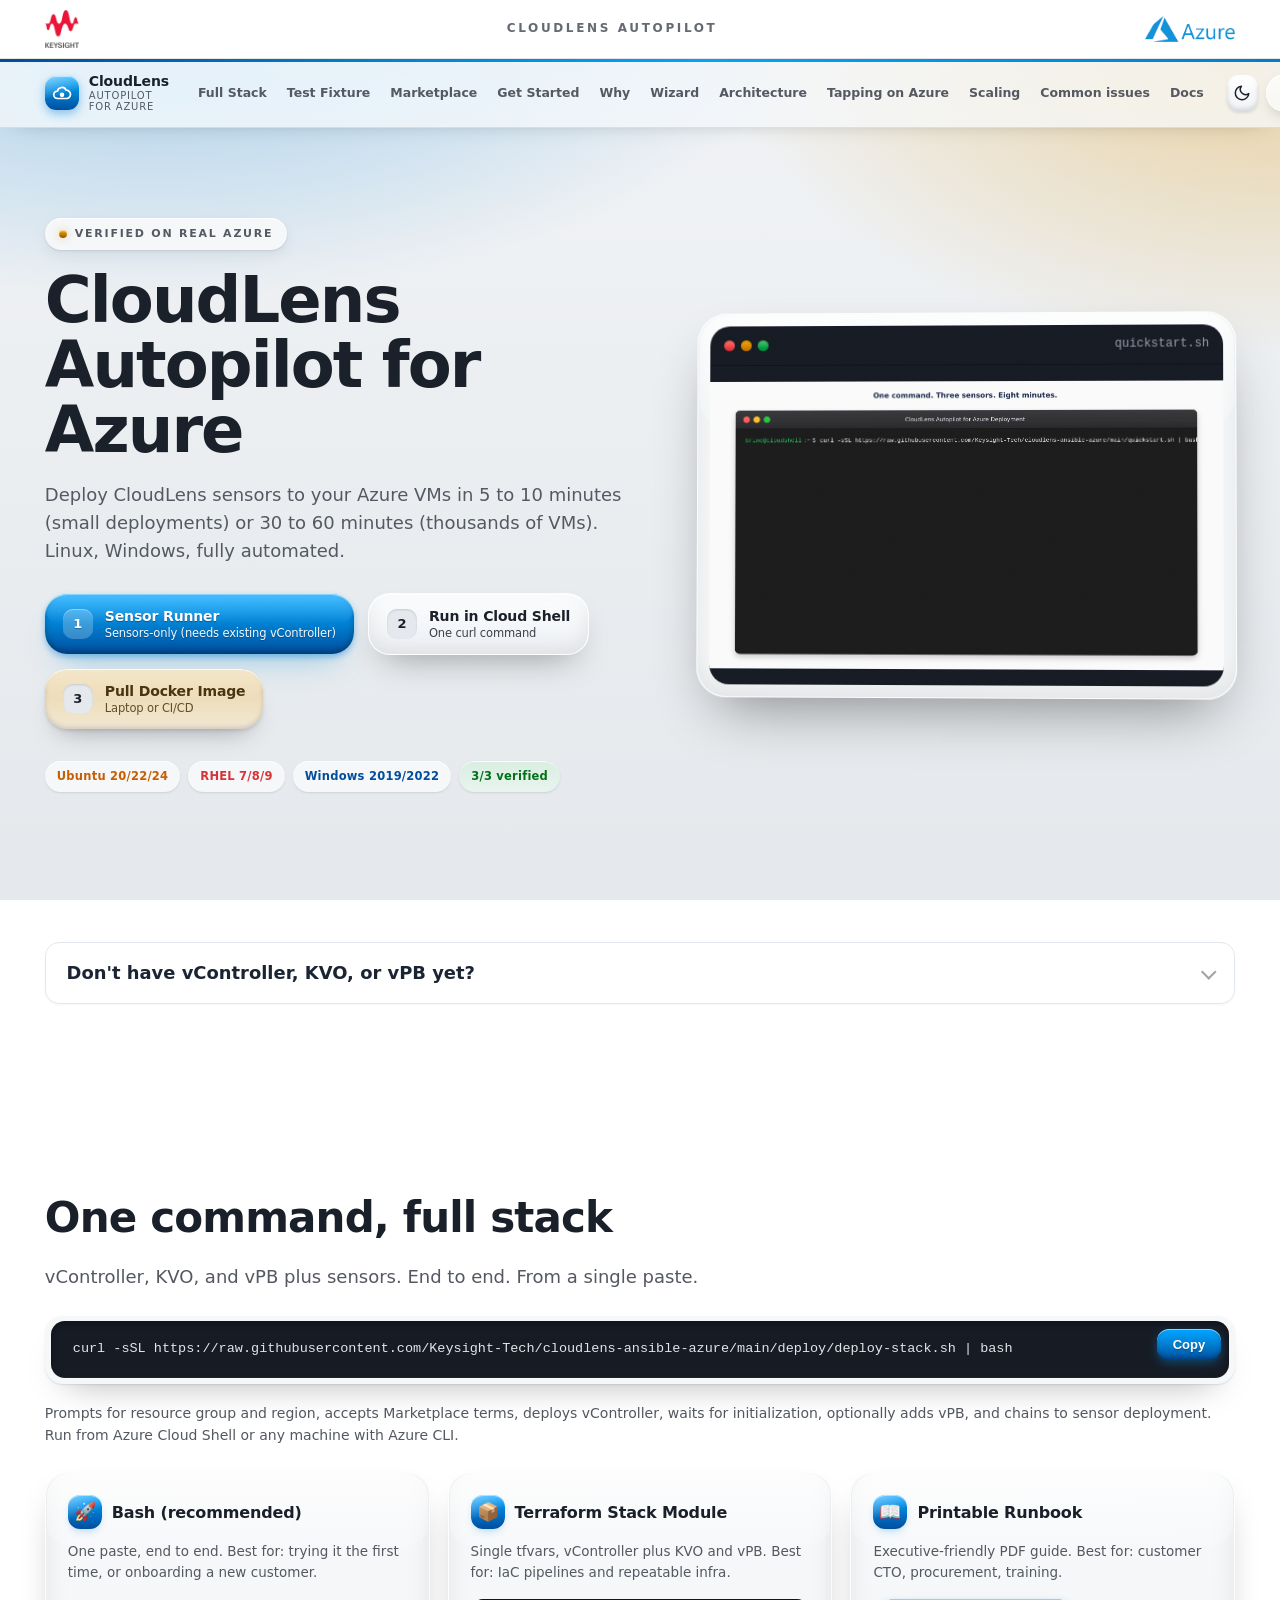
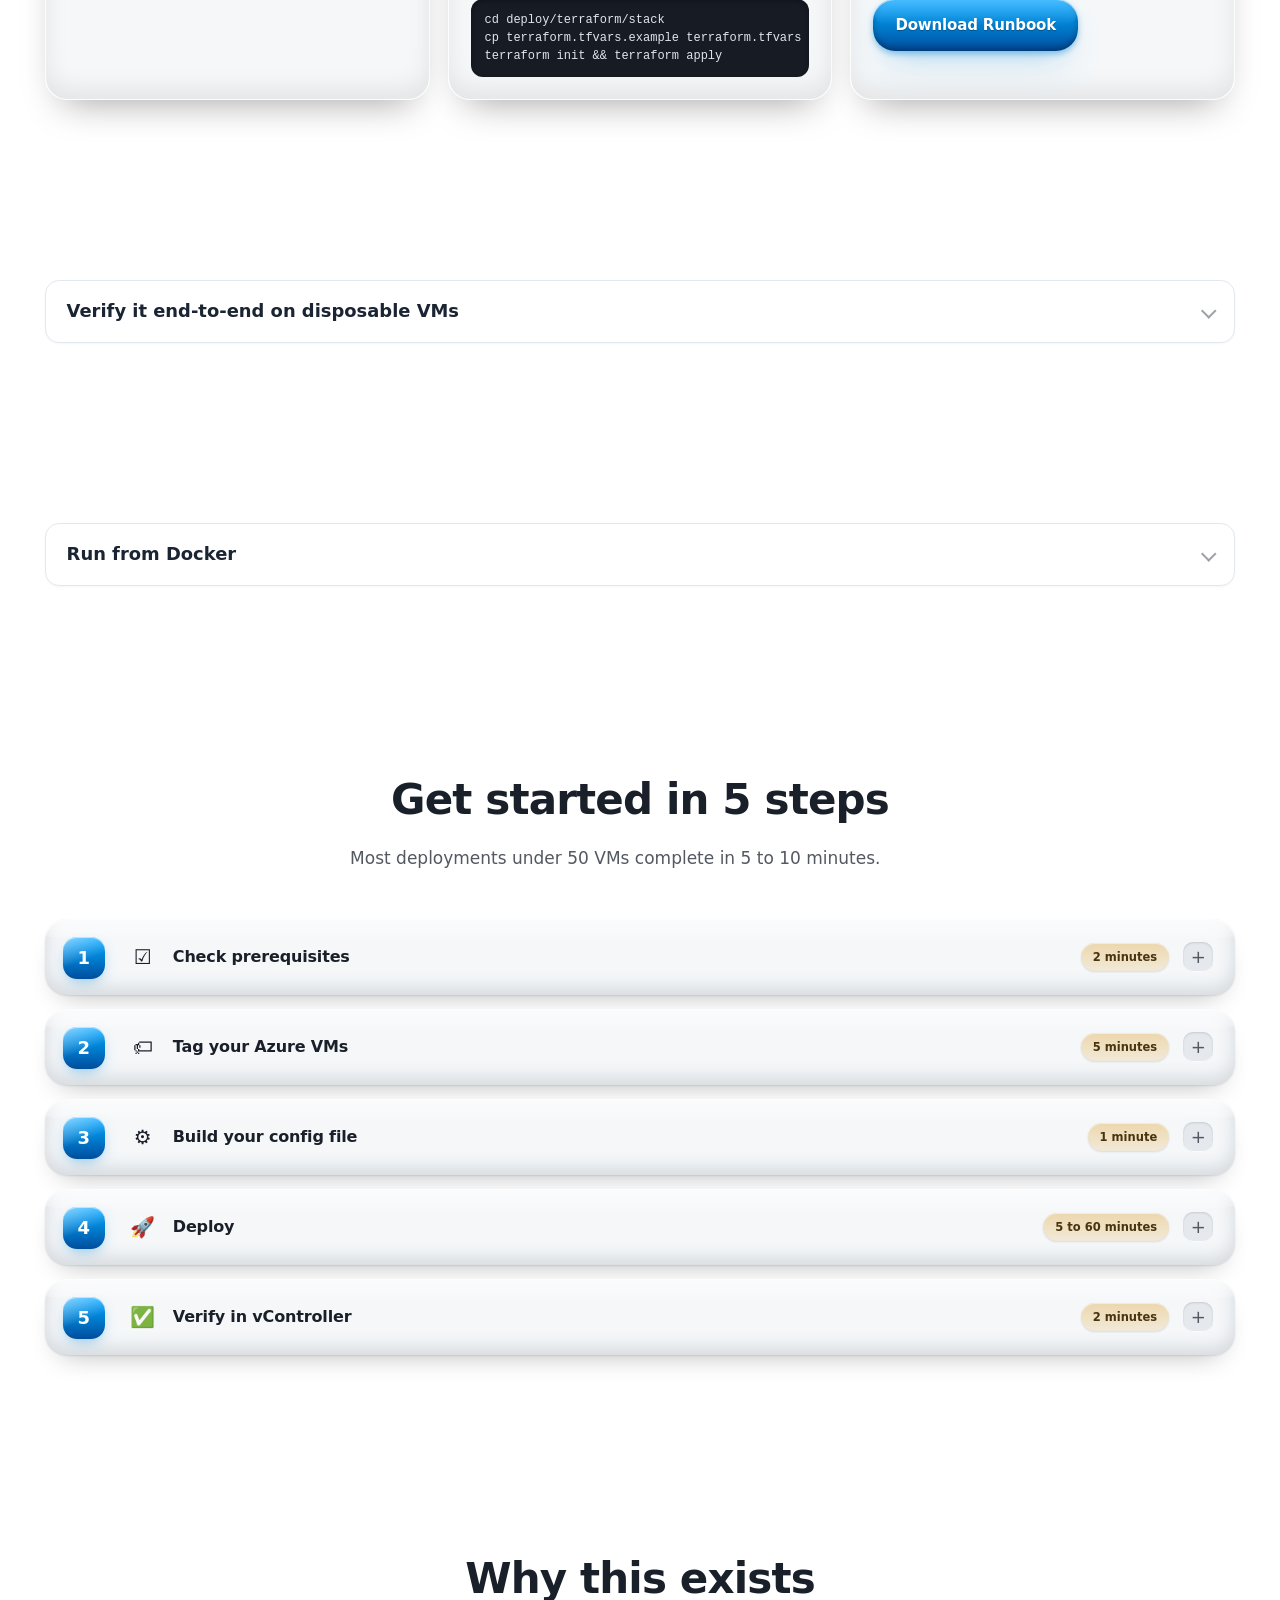
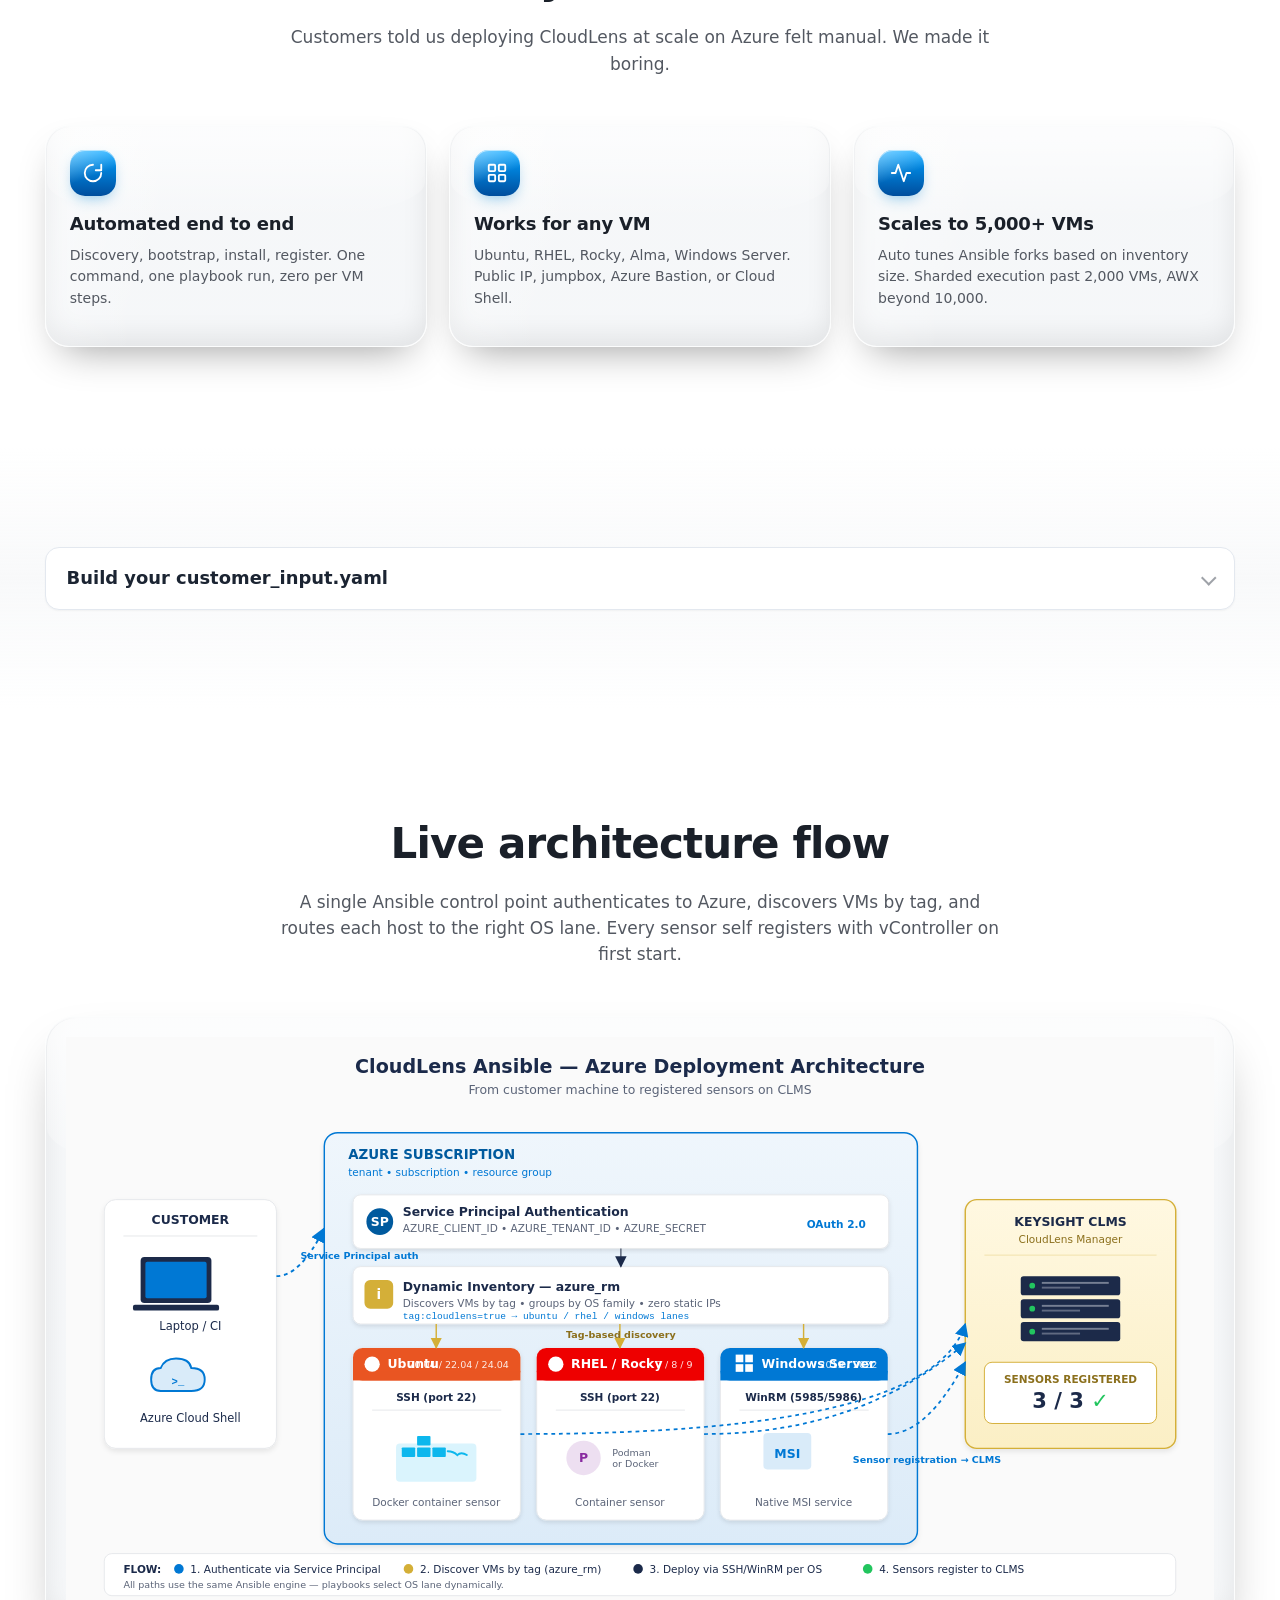
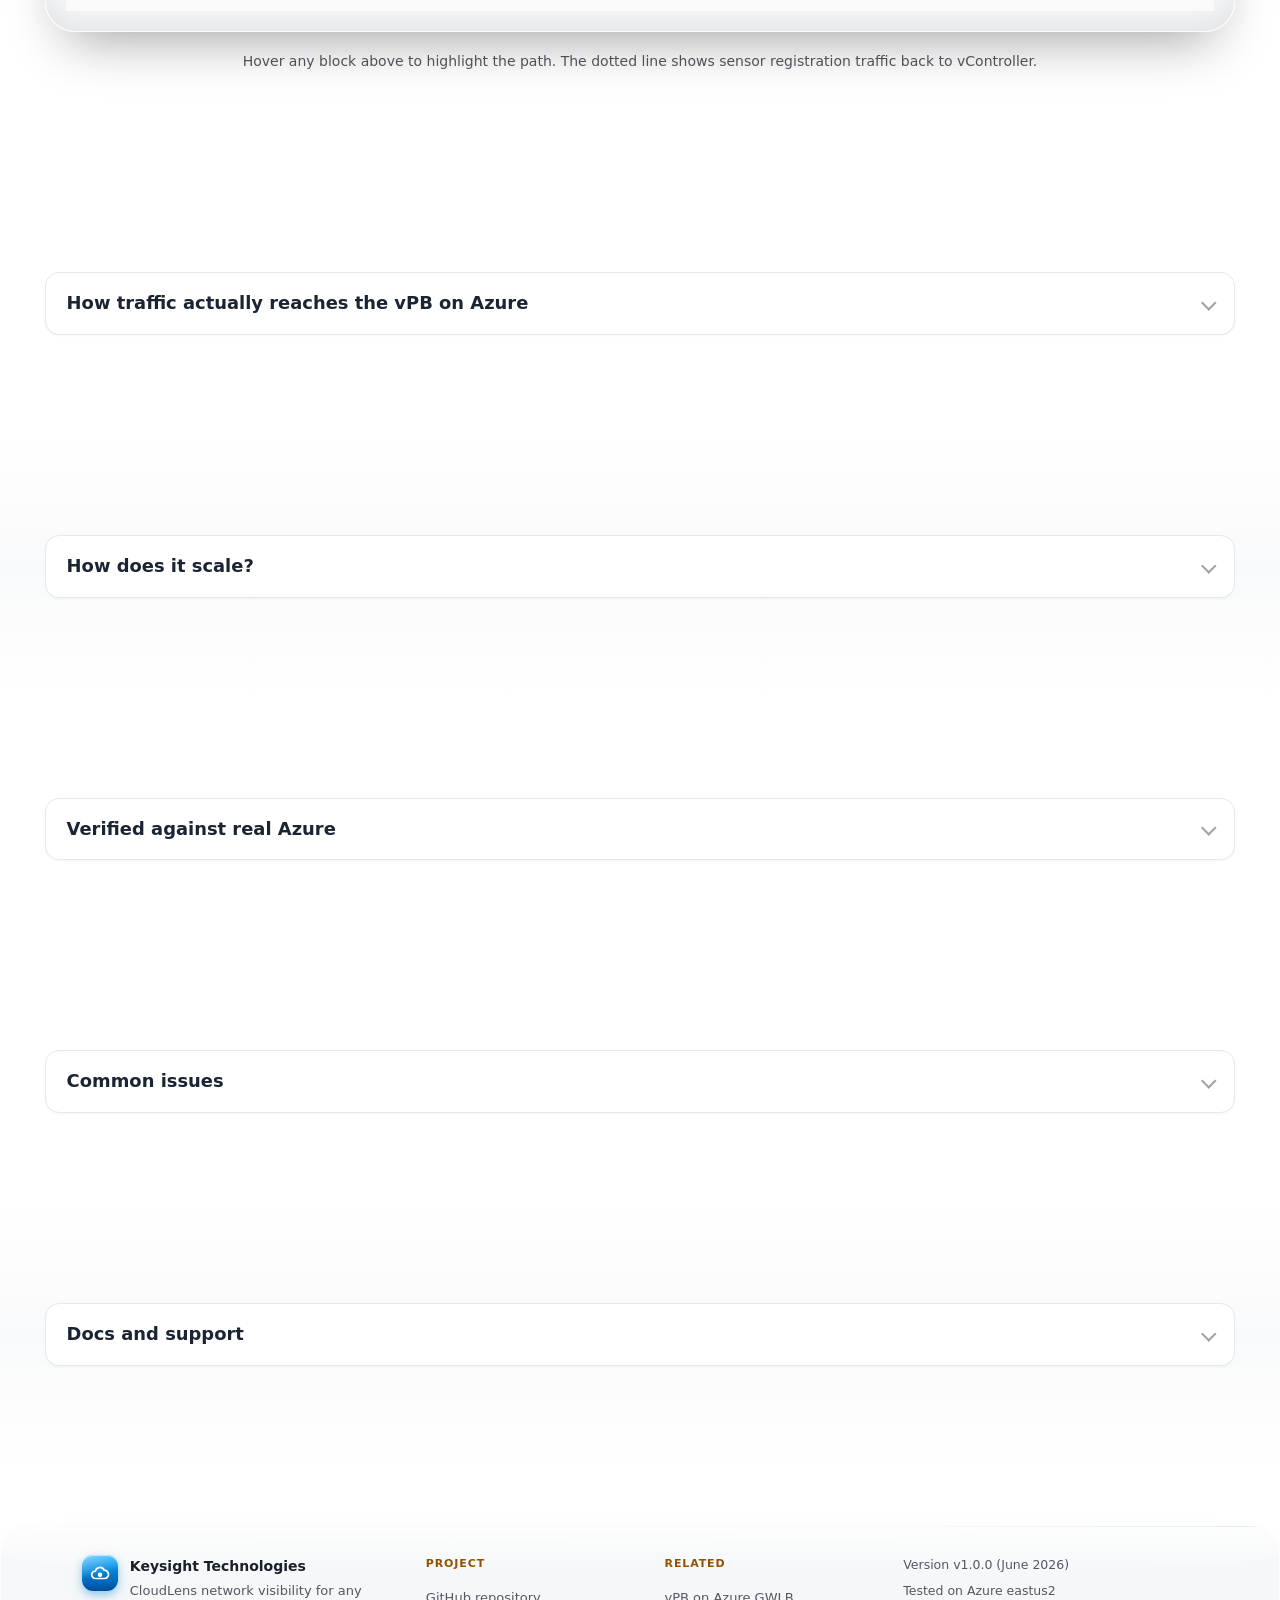
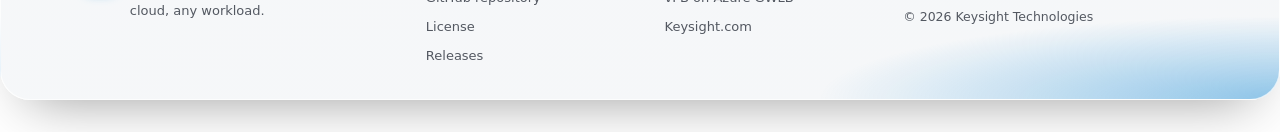
==== commit 4405ae86: "site: collapse the long sections, matching the AWS site The page had grown to 13,346px and everythin" ====
--- a/docs/index.html
+++ b/docs/index.html
@@ -136,6 +136,10 @@
     <!-- 1.25 PREREQUISITE DEPLOYS: vController + KVO + vPB MARKETPLACE -->
     <section id="prereq-deploys" class="prereq-section">
       <div class="container">
+        <details class="sec-collapse">
+          <summary><span class="sc-t">Don't have vController, KVO, or vPB yet?</span></summary>
+          <div class="sc-body">
+
         <h2>Don't have vController, KVO, or vPB yet?</h2>
         <p class="lede">Deploy them from Azure Marketplace in one click before running sensor deployments.</p>
 
@@ -205,6 +209,9 @@
 cp terraform.tfvars.example terraform.tfvars
 terraform init &amp;&amp; terraform apply</code></pre>
         </details>
+      
+          </div>
+        </details>
       </div>
     </section>
 
@@ -245,6 +252,10 @@
     <!-- 1.15 TEST FIXTURE: 3 disposable workload VMs for SE demos / verification -->
     <section id="test-fixture" class="full-stack-section">
       <div class="container">
+        <details class="sec-collapse">
+          <summary><span class="sc-t">Verify it end-to-end on disposable VMs</span></summary>
+          <div class="sc-body">
+
         <h2>Verify it end-to-end on disposable VMs</h2>
         <p class="lede">For SE demos or first-call verification: stand up 3 throwaway workload VMs (Ubuntu 22.04 + RHEL 9 + Windows Server 2022) tagged with a custom discovery tag, then run the stack with the matching tag flags. Proves sensors install on every supported OS in one pass.</p>
 
@@ -262,12 +273,19 @@
         </div>
 
         <p class="full-stack-note">Phase 10 will print <code>Workload VMs tagged monitoring=enabled: 3</code>; Phase 11 installs sensors on all three and they register with vController. Phases 12&ndash;15 then licence KVO, adopt the vController and the vPB into it, and wire the vPB traffic path and monitoring policy. Total round trip: 25-30 minutes. Override the tag pair with <code>TESTVMS_TAG_KEY</code> / <code>TESTVMS_TAG_VALUE</code> env vars if you want to mirror a customer's existing convention.</p>
+      
+          </div>
+        </details>
       </div>
     </section>
 
     <!-- 1.2 DOCKER PATH (Tier 3 deep-link target) -->
     <section id="docker" class="full-stack-section">
       <div class="container">
+        <details class="sec-collapse">
+          <summary><span class="sc-t">Run from Docker</span></summary>
+          <div class="sc-body">
+
         <h2>Run from Docker</h2>
         <p class="lede">Pinned image with Ansible, Azure SDKs, and pywinrm. Works from your laptop, a CI runner, or any container host.</p>
 
@@ -301,6 +319,9 @@
             <p>Drop the same <code>docker run</code> into GitHub Actions, GitLab CI, Jenkins, or Azure DevOps. Mount your <code>customer_input.yaml</code> as a build artifact.</p>
           </div>
         </div>
+      
+          </div>
+        </details>
       </div>
     </section>
 
@@ -467,6 +488,10 @@
     <!-- 3. INTERACTIVE WIZARD -->
     <section id="wizard" class="section alt">
       <div class="container">
+        <details class="sec-collapse">
+          <summary><span class="sc-t">Build your customer_input.yaml</span></summary>
+          <div class="sc-body">
+
         <header class="section-head">
           <h2>Build your customer_input.yaml</h2>
           <p>Fill in four fields. Download the file. Run quickstart. That is the whole flow.</p>
@@ -550,6 +575,9 @@
             <pre><code id="yaml-preview" class="lang-yaml"></code></pre>
           </aside>
         </div>
+      
+          </div>
+        </details>
       </div>
     </section>
 
@@ -570,6 +598,10 @@
     <!-- 4b. WHAT AZURE CAN AND CANNOT TAP -->
     <section id="tapping" class="section">
       <div class="container">
+        <details class="sec-collapse">
+          <summary><span class="sc-t">How traffic actually reaches the vPB on Azure</span></summary>
+          <div class="sc-body">
+
         <header class="section-head">
           <h2>How traffic actually reaches the vPB on Azure</h2>
           <p>Azure and AWS are not the same here, and the difference decides what you can promise a customer. Read this before reusing an AWS deck.</p>
@@ -588,12 +620,19 @@
           <p>Azure Virtual Network TAP is the true counterpart to AWS VPC Traffic Mirroring, and it is a gated Microsoft preview limited to EUAP regions. On a subscription that has not been onboarded the <code>virtualNetworkTaps</code> resource type is not exposed at all, so there is nothing to automate against. Do not scope work against it until it appears in the provider.</p>
           <p class="caption">Full detail, with the commands used to verify each claim: <a href="https://github.com/Keysight-Tech/cloudlens-ansible-azure/blob/main/docs/AZURE_TAPPING_ARCHITECTURE.md">AZURE_TAPPING_ARCHITECTURE.md</a></p>
         </div>
+      
+          </div>
+        </details>
       </div>
     </section>
 
     <!-- 5. SCALING VISUALIZER -->
     <section id="scaling" class="section alt">
       <div class="container">
+        <details class="sec-collapse">
+          <summary><span class="sc-t">How does it scale?</span></summary>
+          <div class="sc-body">
+
         <header class="section-head">
           <h2>How does it scale?</h2>
           <p>Drag the slider to see the estimated deployment time for your fleet size.</p>
@@ -629,12 +668,19 @@
             <div class="bar" role="listitem" data-band="10000+"><div class="fill"></div><span>10,000+</span><em>1 to 2 hr (AWX)</em></div>
           </div>
         </div>
+      
+          </div>
+        </details>
       </div>
     </section>
 
     <!-- 6. VERIFIED RESULTS -->
     <section id="verified" class="section">
       <div class="container">
+        <details class="sec-collapse">
+          <summary><span class="sc-t">Verified against real Azure</span></summary>
+          <div class="sc-body">
+
         <header class="section-head">
           <h2>Verified against real Azure</h2>
           <p>Numbers from the smoke test run on 2026 06 02, subscription CloudLensPublic, region eastus2.</p>
@@ -673,12 +719,19 @@
             </tbody>
           </table>
         </div>
+      
+          </div>
+        </details>
       </div>
     </section>
 
     <!-- 6.5 FAQ / COMMON ISSUES -->
     <section id="faq" class="faq-section section">
       <div class="container">
+        <details class="sec-collapse">
+          <summary><span class="sc-t">Common issues</span></summary>
+          <div class="sc-body">
+
         <header class="section-head">
           <h2>Common issues</h2>
           <p>If something does not work, check these first.</p>
@@ -753,12 +806,19 @@
             </div>
           </details>
         </div>
+      
+          </div>
+        </details>
       </div>
     </section>
 
     <!-- 7. QUICK DOCS -->
     <section id="docs" class="section alt">
       <div class="container">
+        <details class="sec-collapse">
+          <summary><span class="sc-t">Docs and support</span></summary>
+          <div class="sc-body">
+
         <header class="section-head">
           <h2>Docs and support</h2>
           <p>Everything you need to deploy with confidence.</p>
@@ -800,6 +860,9 @@
             <p>Bug reports and feature requests, handled by Keysight engineering.</p>
           </a>
         </div>
+      
+          </div>
+        </details>
       </div>
     </section>
   </main>
@@ -835,5 +898,24 @@
   </footer>
 
   <script src="script.js" defer></script>
+<script>
+/* Open a collapsed panel when a link or #hash points into it. Without this a
+   nav link scrolls to a closed section and the page looks broken. */
+(function(){
+  function openTarget(){
+    var h=location.hash; if(!h||h.length<2) return;
+    var el=document.querySelector(h); if(!el) return;
+    var d=el.querySelector("details.sec-collapse");
+    if(d&&!d.open){d.open=true;setTimeout(function(){el.scrollIntoView({block:"start"});},30);}
+  }
+  window.addEventListener("hashchange",openTarget);
+  window.addEventListener("load",openTarget);
+  document.addEventListener("click",function(e){
+    var a=e.target.closest&&e.target.closest('a[href^="#"]'); if(!a) return;
+    var tgt=document.querySelector(a.getAttribute("href")); if(!tgt) return;
+    var d=tgt.querySelector("details.sec-collapse"); if(d) d.open=true;
+  });
+})();
+</script>
 </body>
 </html>
--- a/docs/styles.css
+++ b/docs/styles.css
@@ -1724,3 +1724,21 @@
   h1 { font-size: clamp(32px, 9vw, 48px); }
   .site-footer { margin: 40px 8px 20px; padding: 22px 18px; }
 }
+.sec-collapse{border:1px solid #E3E8EF;border-radius:14px;background:#fff;overflow:hidden;
+  box-shadow:0 1px 2px rgba(20,22,28,.04)}
+.sec-collapse>summary{list-style:none;cursor:pointer;padding:1rem 1.3rem;display:flex;
+  align-items:center;gap:.8rem;font-weight:700;font-size:1.12rem;color:#1B2432;
+  transition:background .15s ease}
+.sec-collapse>summary::-webkit-details-marker{display:none}
+.sec-collapse>summary::after{content:"";margin-left:auto;flex:none;width:.58rem;height:.58rem;
+  border-right:2px solid currentColor;border-bottom:2px solid currentColor;
+  transform:rotate(45deg);transform-origin:60% 60%;transition:transform .2s ease;opacity:.42}
+.sec-collapse[open]>summary::after{transform:rotate(-135deg)}
+.sec-collapse>summary:hover{background:#F7F9FC}
+.sec-collapse[open]>summary{border-bottom:1px solid #EDF1F6}
+.sc-body{padding:1.15rem 1.3rem 1.45rem}
+.sc-body>.section-head{margin-top:0}
+html[data-theme="dark"] .sec-collapse{background:#141821;border-color:#252C3A;box-shadow:none}
+html[data-theme="dark"] .sec-collapse>summary{color:#E7ECF3}
+html[data-theme="dark"] .sec-collapse>summary:hover{background:#1A1F2A}
+
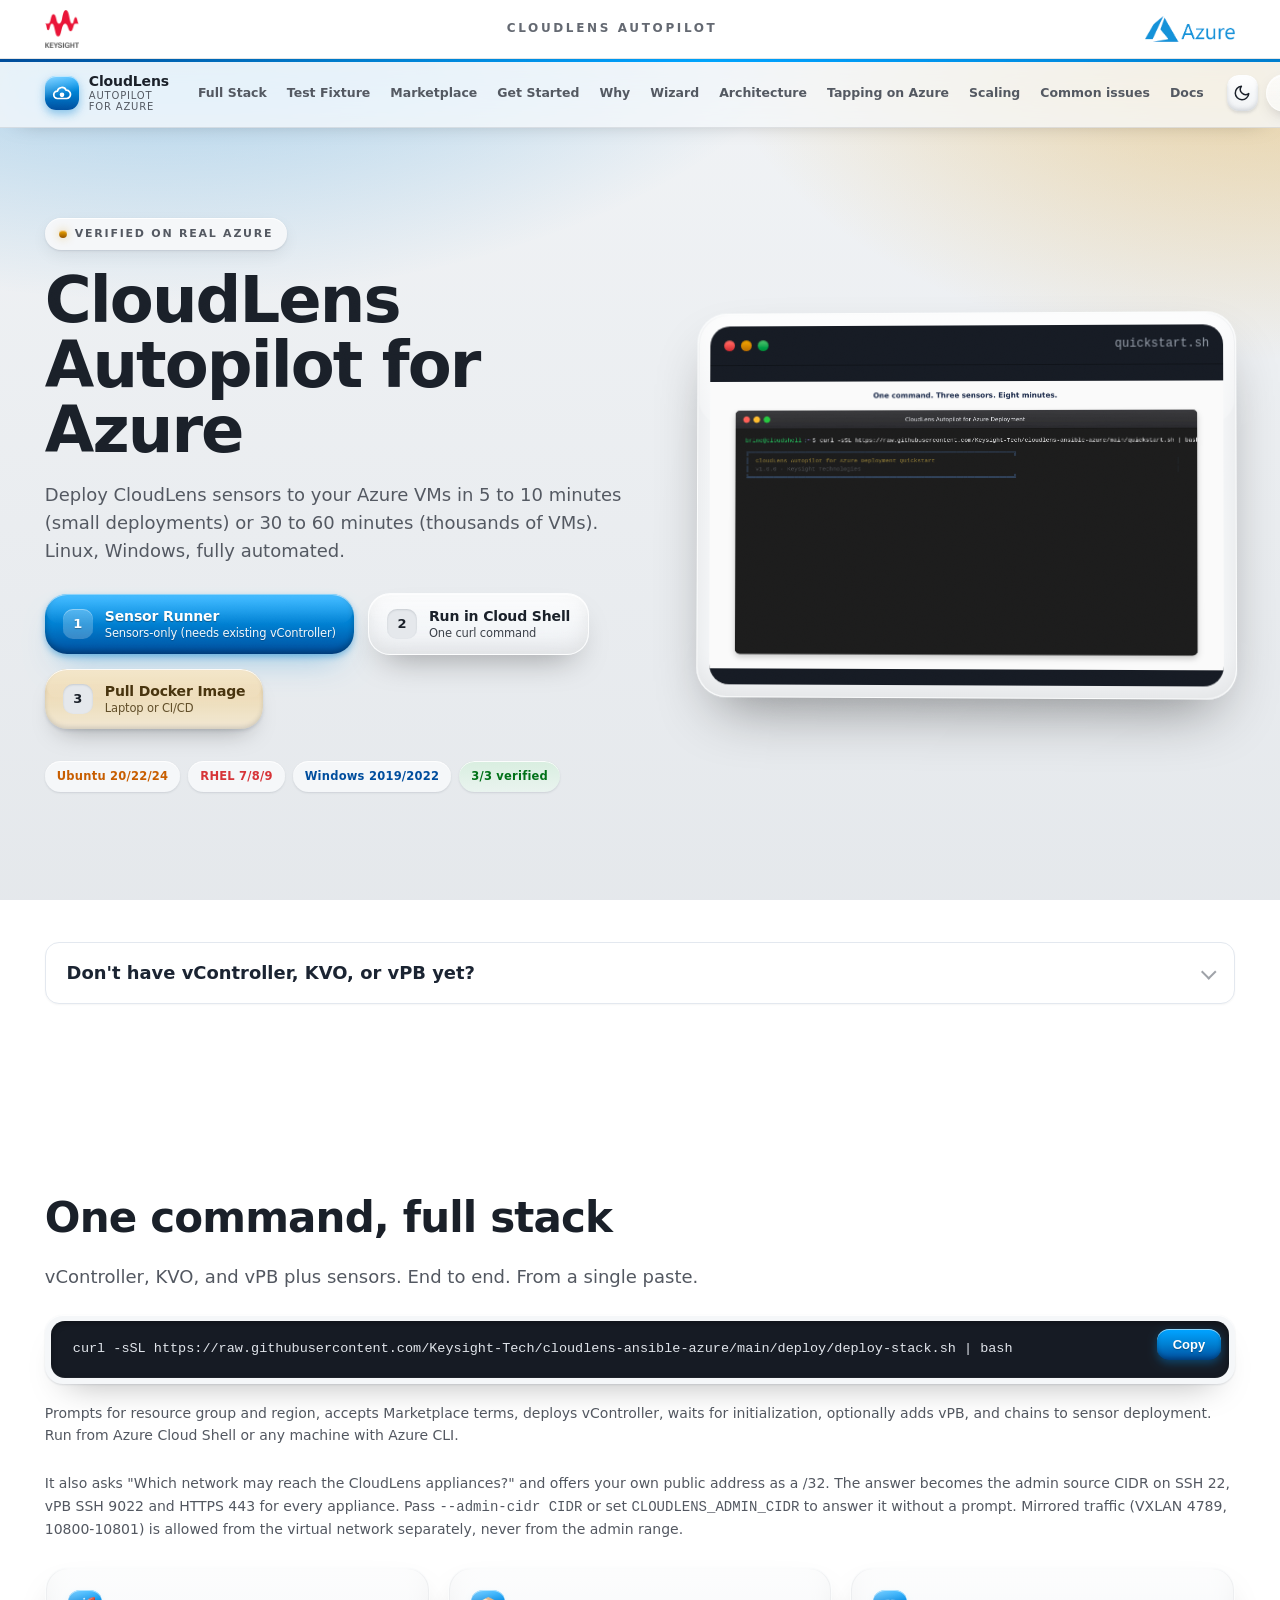
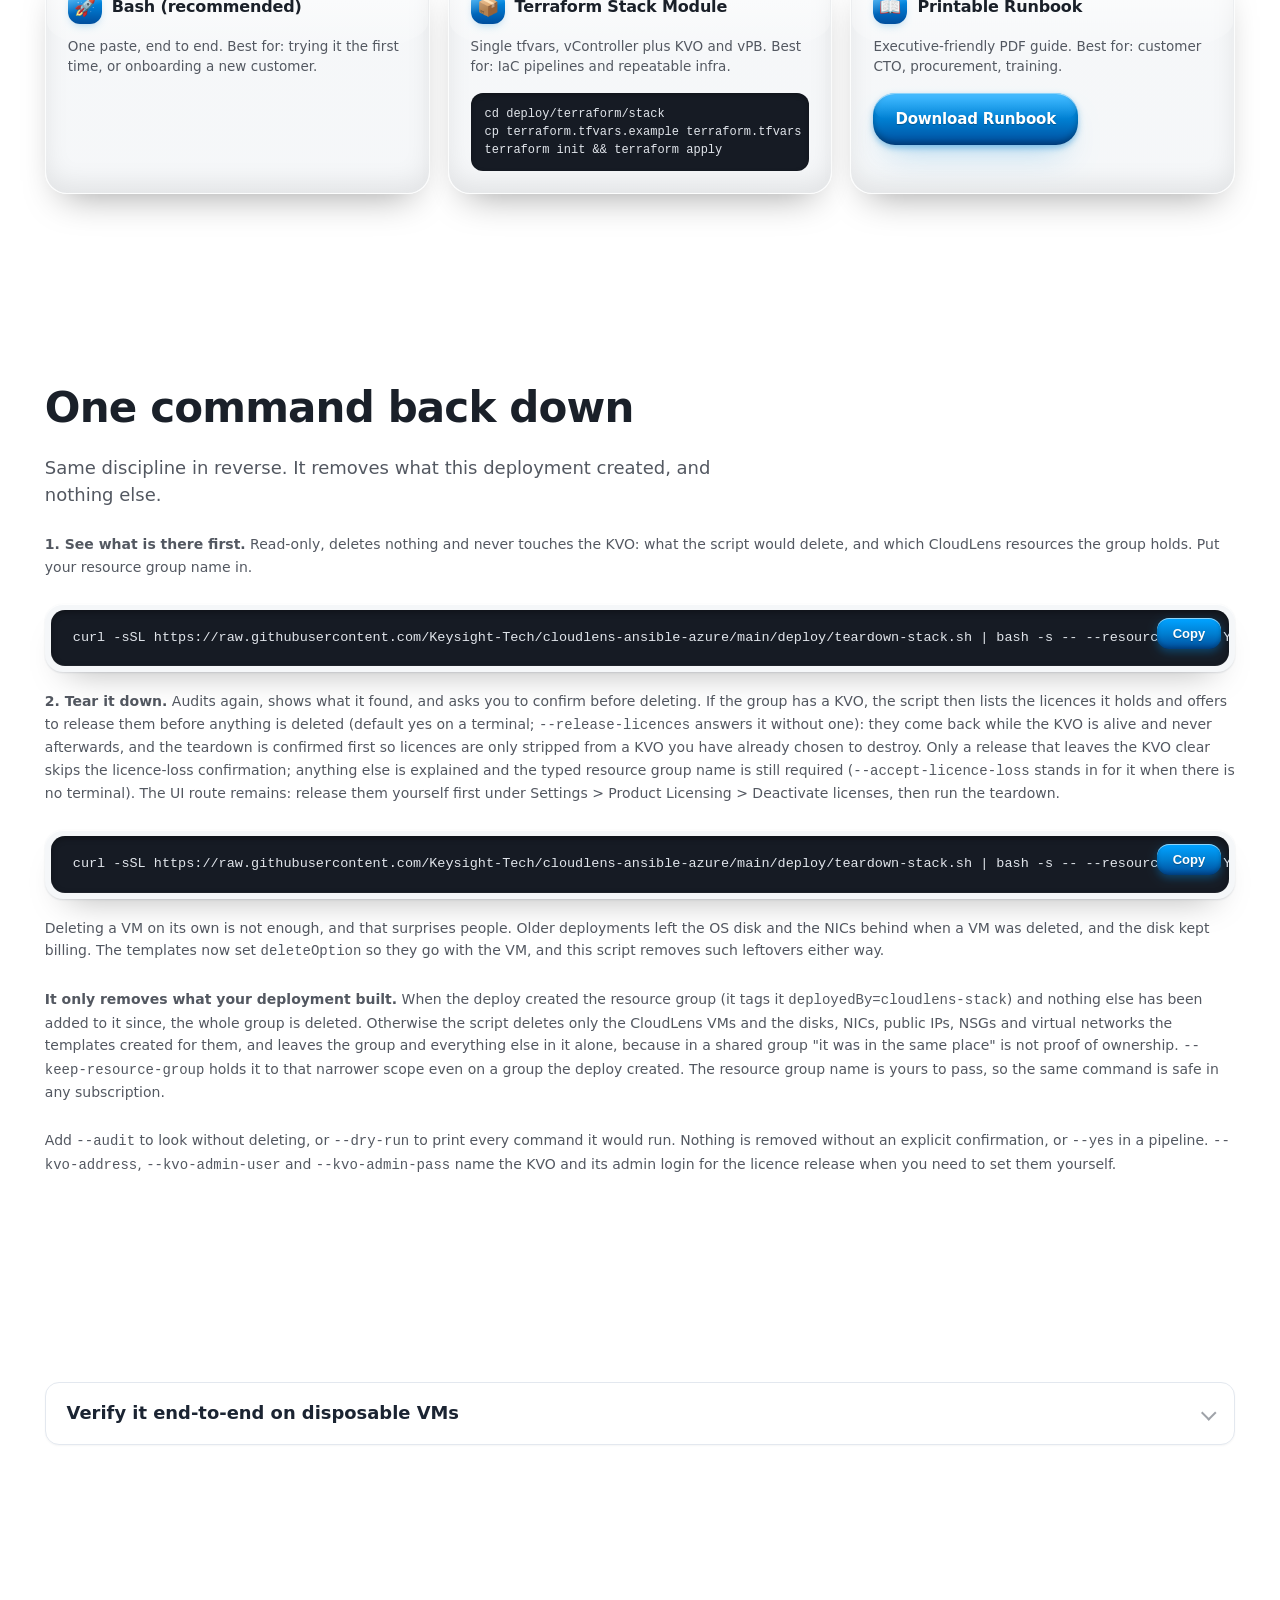
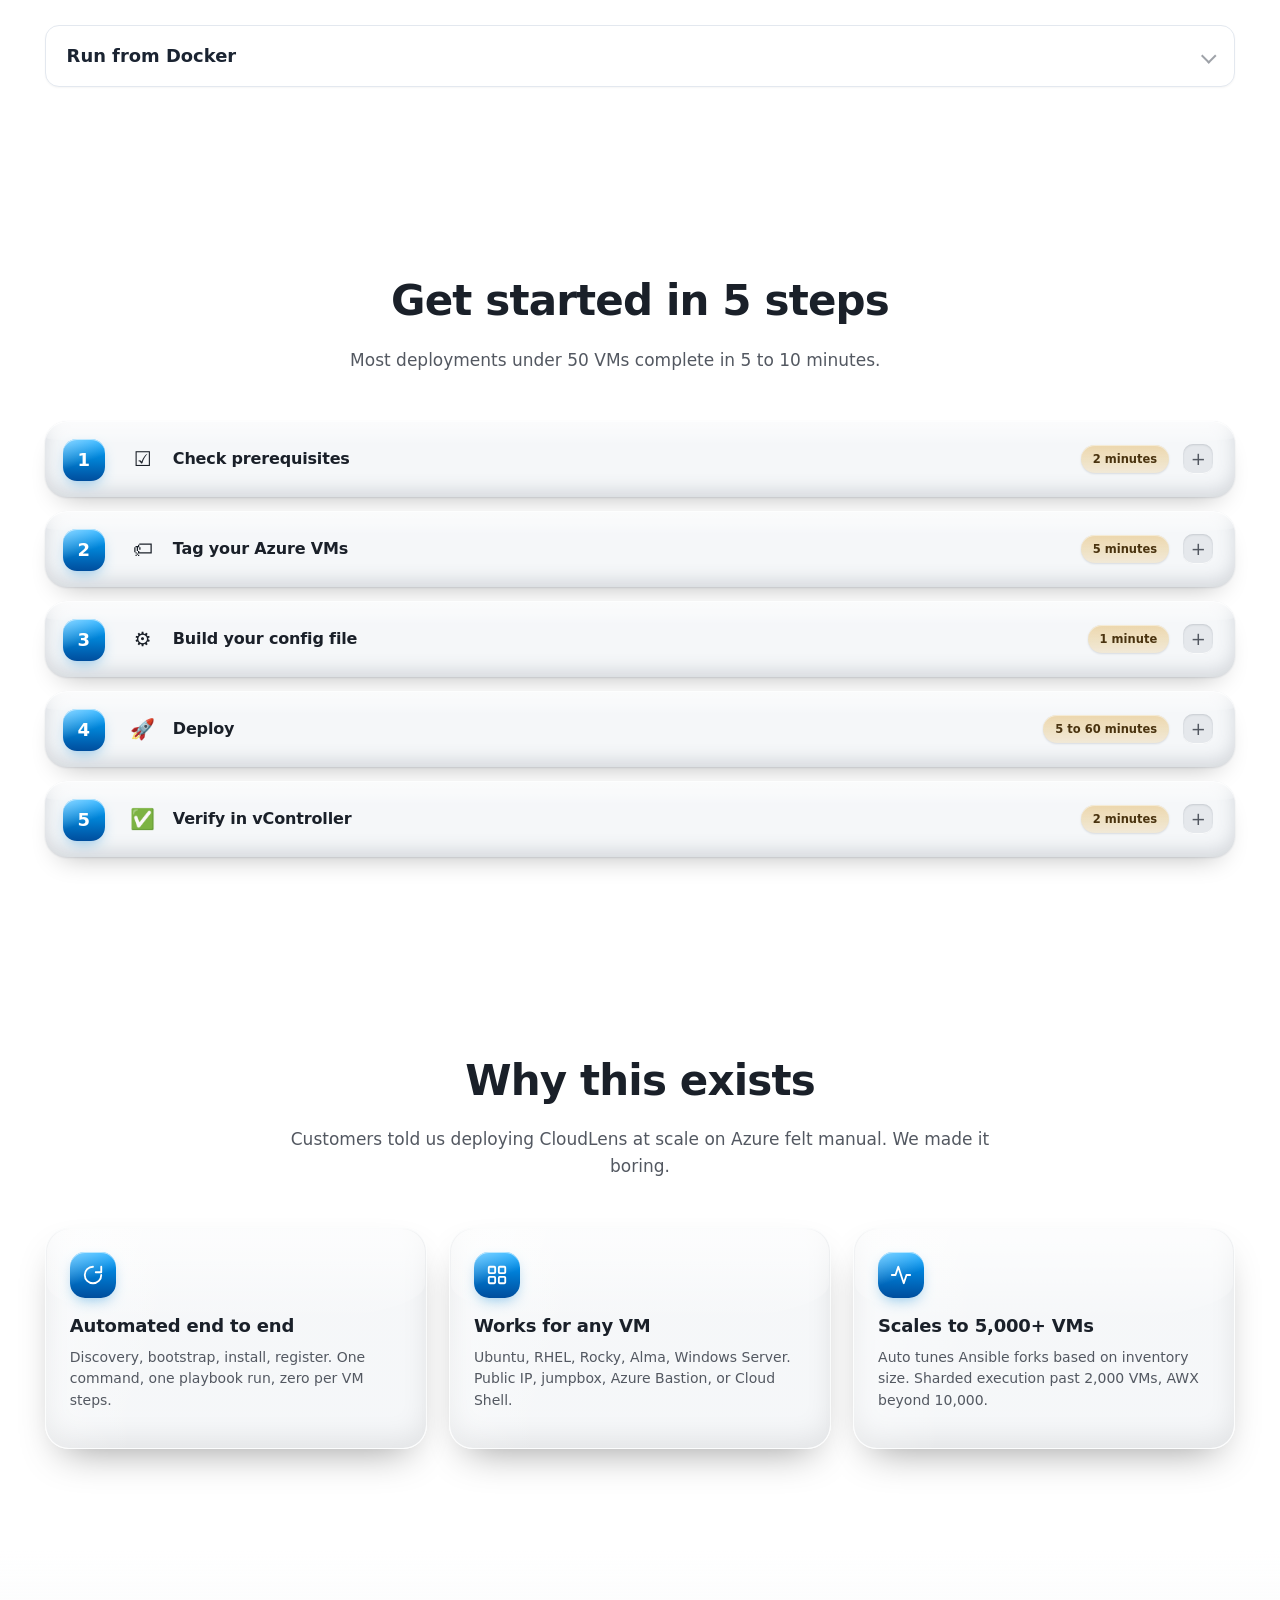
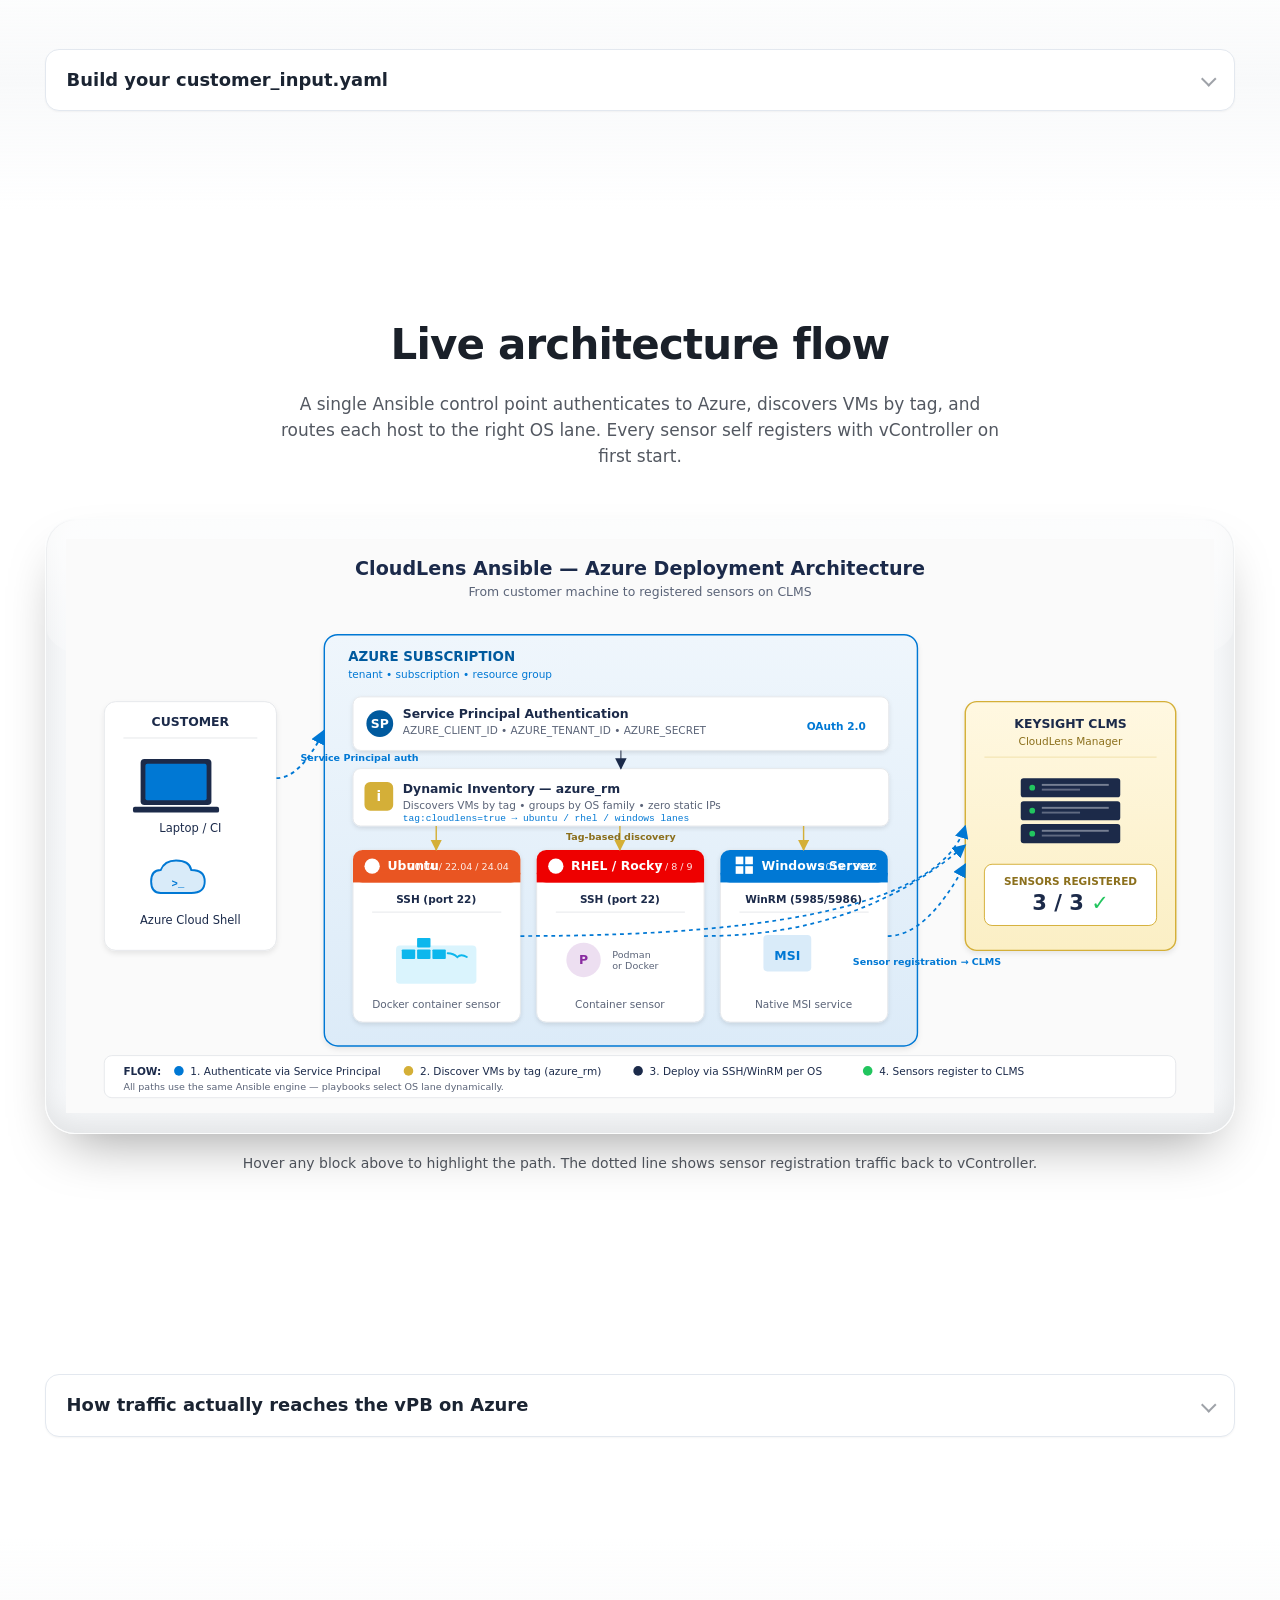
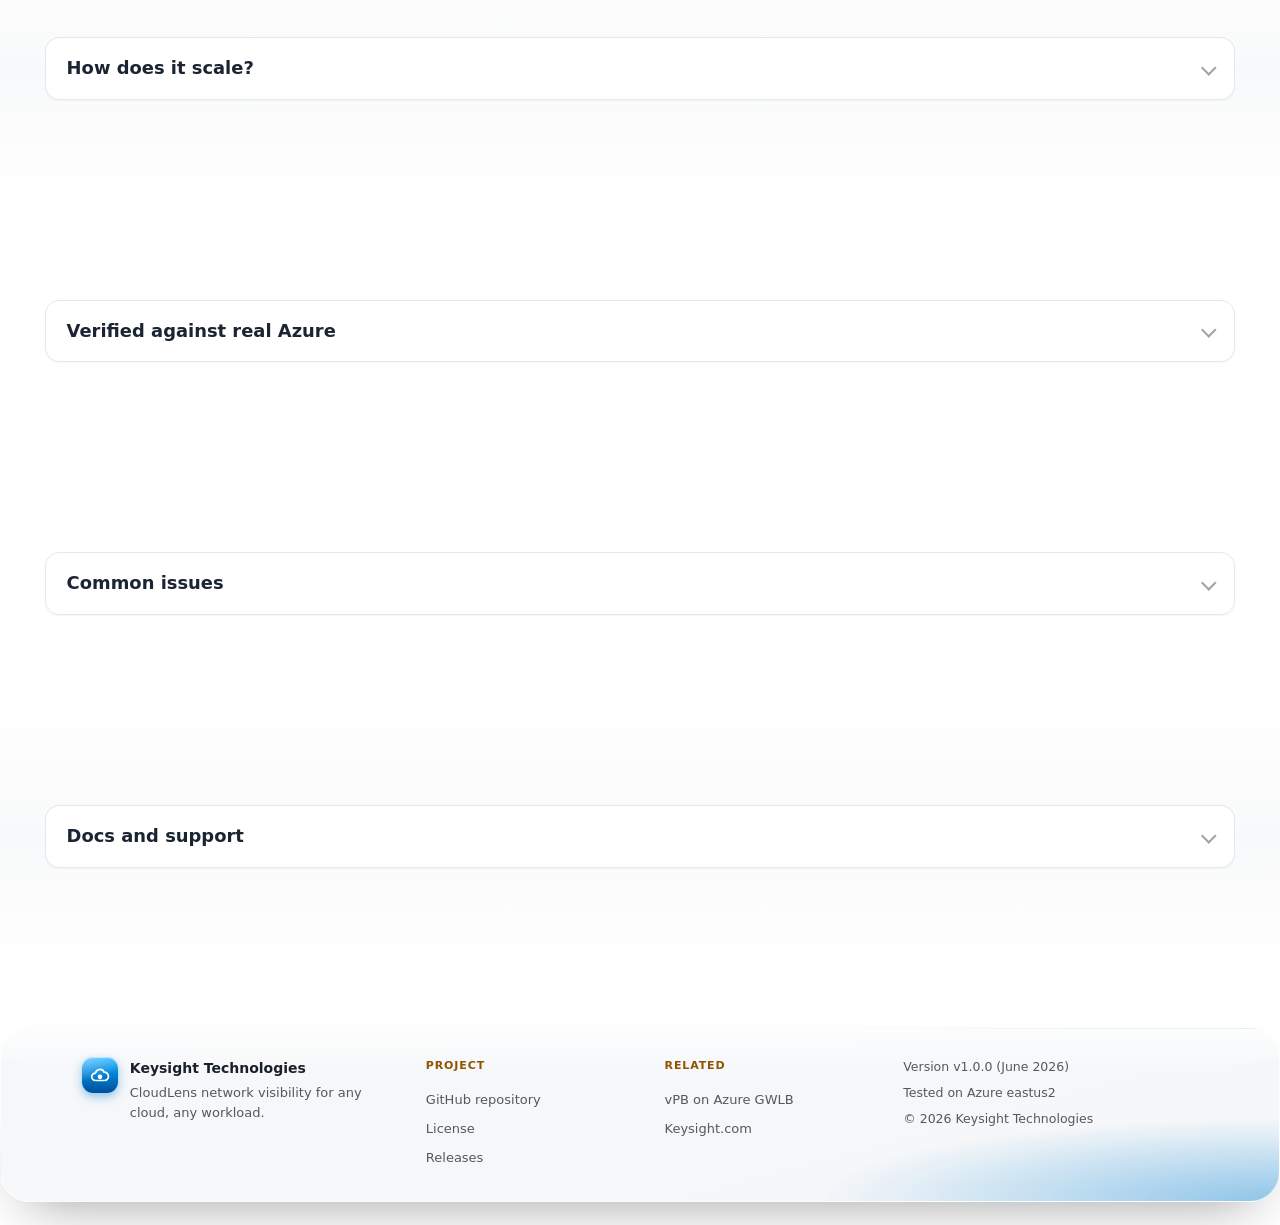
==== commit 8a88d933: "docs: teardown and admin CIDR on the site and README The site gains "One command back down" with the" ====
--- a/docs/index.html
+++ b/docs/index.html
@@ -228,6 +228,8 @@
 
         <p class="full-stack-note">Prompts for resource group and region, accepts Marketplace terms, deploys vController, waits for initialization, optionally adds vPB, and chains to sensor deployment. Run from Azure Cloud Shell or any machine with Azure CLI.</p>
 
+        <p class="full-stack-note">It also asks "Which network may reach the CloudLens appliances?" and offers your own public address as a /32. The answer becomes the admin source CIDR on SSH 22, vPB SSH 9022 and HTTPS 443 for every appliance. Pass <code>--admin-cidr CIDR</code> or set <code>CLOUDLENS_ADMIN_CIDR</code> to answer it without a prompt. Mirrored traffic (VXLAN 4789, 10800-10801) is allowed from the virtual network separately, never from the admin range.</p>
+
         <div class="full-stack-paths">
           <div class="path-card">
             <h4><span class="path-icon" aria-hidden="true">&#128640;</span> Bash (recommended)</h4>
@@ -249,6 +251,32 @@
       </div>
     </section>
 
+    <!-- 1.12 FULL STACK ONE-COMMAND TEARDOWN -->
+    <section id="teardown" class="full-stack-section">
+      <div class="container">
+        <h2>One command back down</h2>
+        <p class="lede">Same discipline in reverse. It removes what this deployment created, and nothing else.</p>
+
+        <p class="full-stack-note"><strong>1. See what is there first.</strong> Read-only, deletes nothing and never touches the KVO: what the script would delete, and which CloudLens resources the group holds. Put your resource group name in.</p>
+        <div class="full-stack-cmd-wrap">
+          <pre id="teardown-audit-cmd"><code>curl -sSL https://raw.githubusercontent.com/Keysight-Tech/cloudlens-ansible-azure/main/deploy/teardown-stack.sh | bash -s -- --resource-group YOUR-RG --audit</code></pre>
+          <button class="copy-btn" data-copy="teardown-audit-cmd" type="button" aria-label="Copy the audit command">Copy</button>
+        </div>
+
+        <p class="full-stack-note"><strong>2. Tear it down.</strong> Audits again, shows what it found, and asks you to confirm before deleting. If the group has a KVO, the script then lists the licences it holds and offers to release them before anything is deleted (default yes on a terminal; <code>--release-licences</code> answers it without one): they come back while the KVO is alive and never afterwards, and the teardown is confirmed first so licences are only stripped from a KVO you have already chosen to destroy. Only a release that leaves the KVO clear skips the licence-loss confirmation; anything else is explained and the typed resource group name is still required (<code>--accept-licence-loss</code> stands in for it when there is no terminal). The UI route remains: release them yourself first under Settings &gt; Product Licensing &gt; Deactivate licenses, then run the teardown.</p>
+        <div class="full-stack-cmd-wrap">
+          <pre id="teardown-cmd"><code>curl -sSL https://raw.githubusercontent.com/Keysight-Tech/cloudlens-ansible-azure/main/deploy/teardown-stack.sh | bash -s -- --resource-group YOUR-RG</code></pre>
+          <button class="copy-btn" data-copy="teardown-cmd" type="button" aria-label="Copy the teardown command">Copy</button>
+        </div>
+
+        <p class="full-stack-note">Deleting a VM on its own is not enough, and that surprises people. Older deployments left the OS disk and the NICs behind when a VM was deleted, and the disk kept billing. The templates now set <code>deleteOption</code> so they go with the VM, and this script removes such leftovers either way.</p>
+
+        <p class="full-stack-note"><strong>It only removes what your deployment built.</strong> When the deploy created the resource group (it tags it <code>deployedBy=cloudlens-stack</code>) and nothing else has been added to it since, the whole group is deleted. Otherwise the script deletes only the CloudLens VMs and the disks, NICs, public IPs, NSGs and virtual networks the templates created for them, and leaves the group and everything else in it alone, because in a shared group "it was in the same place" is not proof of ownership. <code>--keep-resource-group</code> holds it to that narrower scope even on a group the deploy created. The resource group name is yours to pass, so the same command is safe in any subscription.</p>
+
+        <p class="full-stack-note">Add <code>--audit</code> to look without deleting, or <code>--dry-run</code> to print every command it would run. Nothing is removed without an explicit confirmation, or <code>--yes</code> in a pipeline. <code>--kvo-address</code>, <code>--kvo-admin-user</code> and <code>--kvo-admin-pass</code> name the KVO and its admin login for the licence release when you need to set them yourself.</p>
+      </div>
+    </section>
+
     <!-- 1.15 TEST FIXTURE: 3 disposable workload VMs for SE demos / verification -->
     <section id="test-fixture" class="full-stack-section">
       <div class="container">
@@ -269,7 +297,7 @@
 
 # 3. Cleanup when done
 az group delete -n cloudlens-test-vms-rg --yes --no-wait</code></pre>
-          <button type="button" class="copy-btn" data-target="test-fixture-cmd" aria-label="Copy command">Copy</button>
+          <button type="button" class="copy-btn" data-copy="test-fixture-cmd" aria-label="Copy command">Copy</button>
         </div>
 
         <p class="full-stack-note">Phase 10 will print <code>Workload VMs tagged monitoring=enabled: 3</code>; Phase 11 installs sensors on all three and they register with vController. Phases 12&ndash;15 then licence KVO, adopt the vController and the vPB into it, and wire the vPB traffic path and monitoring policy. Total round trip: 25-30 minutes. Override the tag pair with <code>TESTVMS_TAG_KEY</code> / <code>TESTVMS_TAG_VALUE</code> env vars if you want to mirror a customer's existing convention.</p>
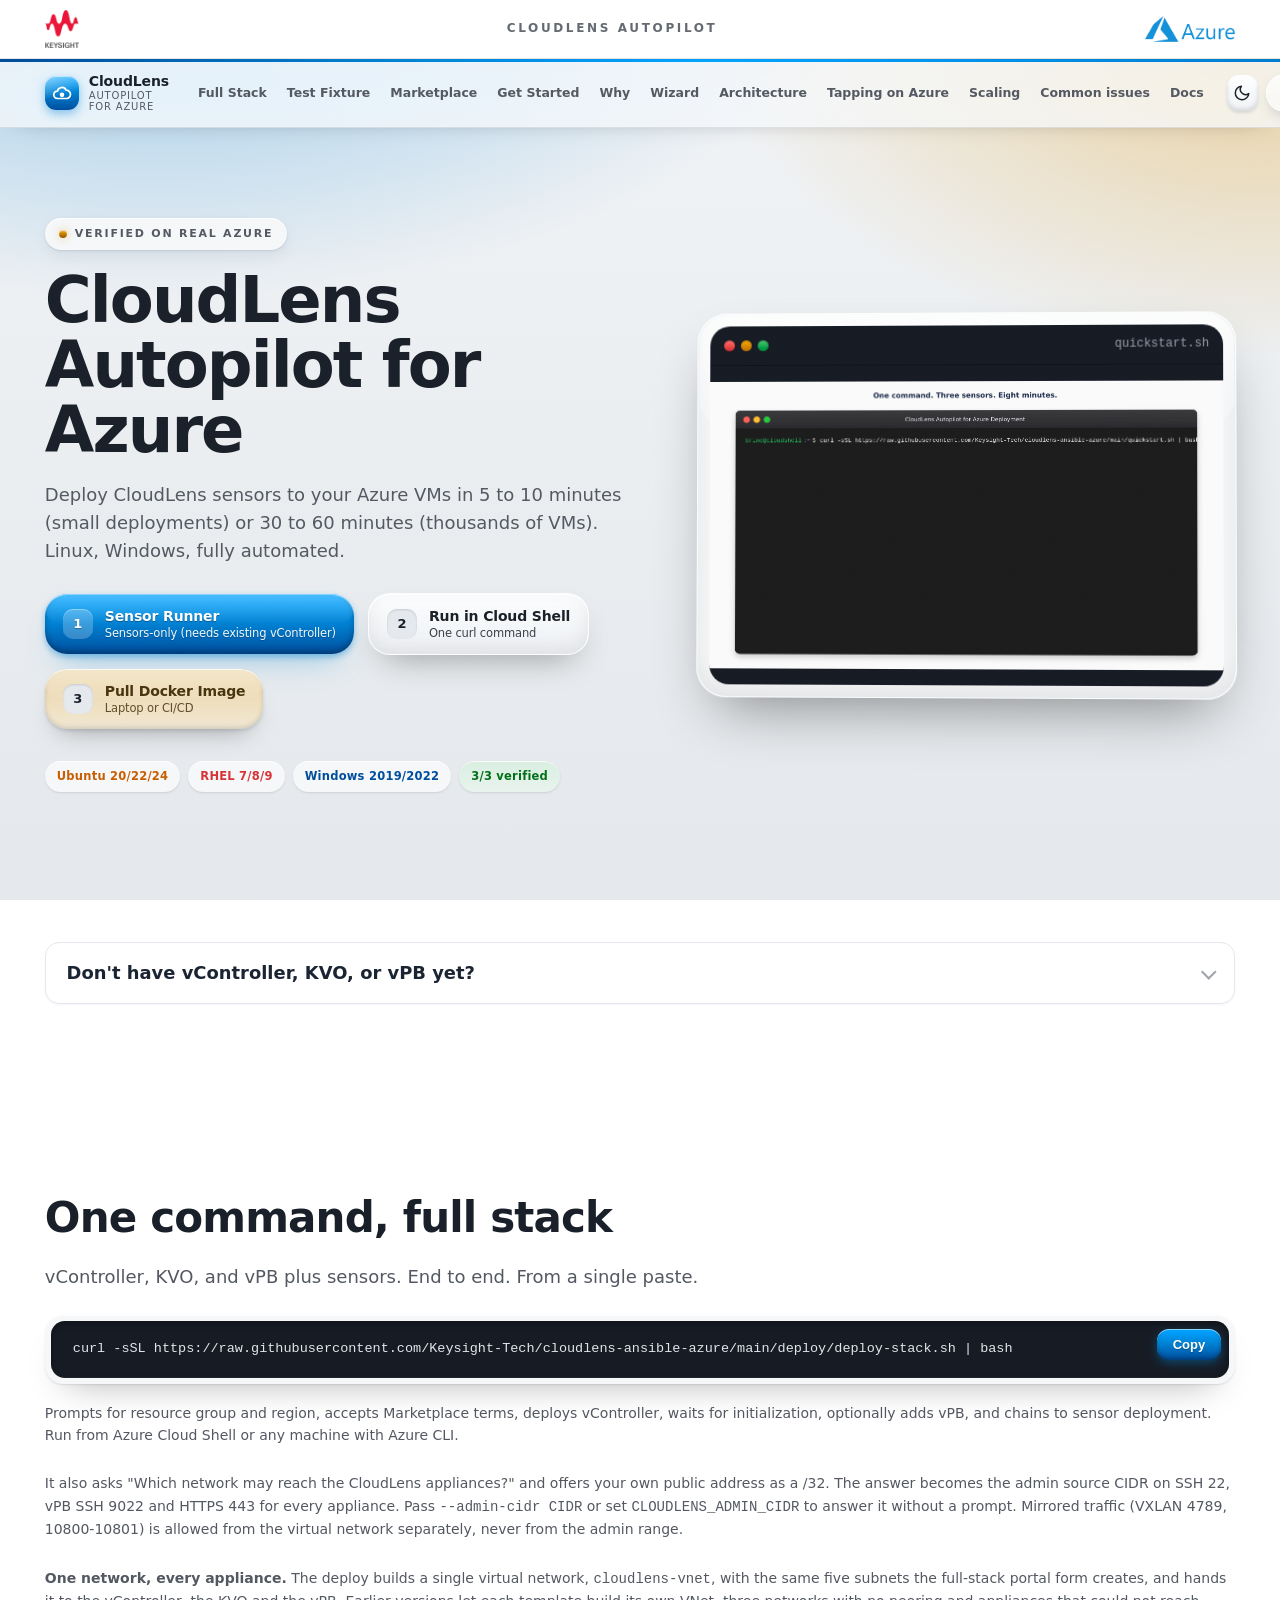
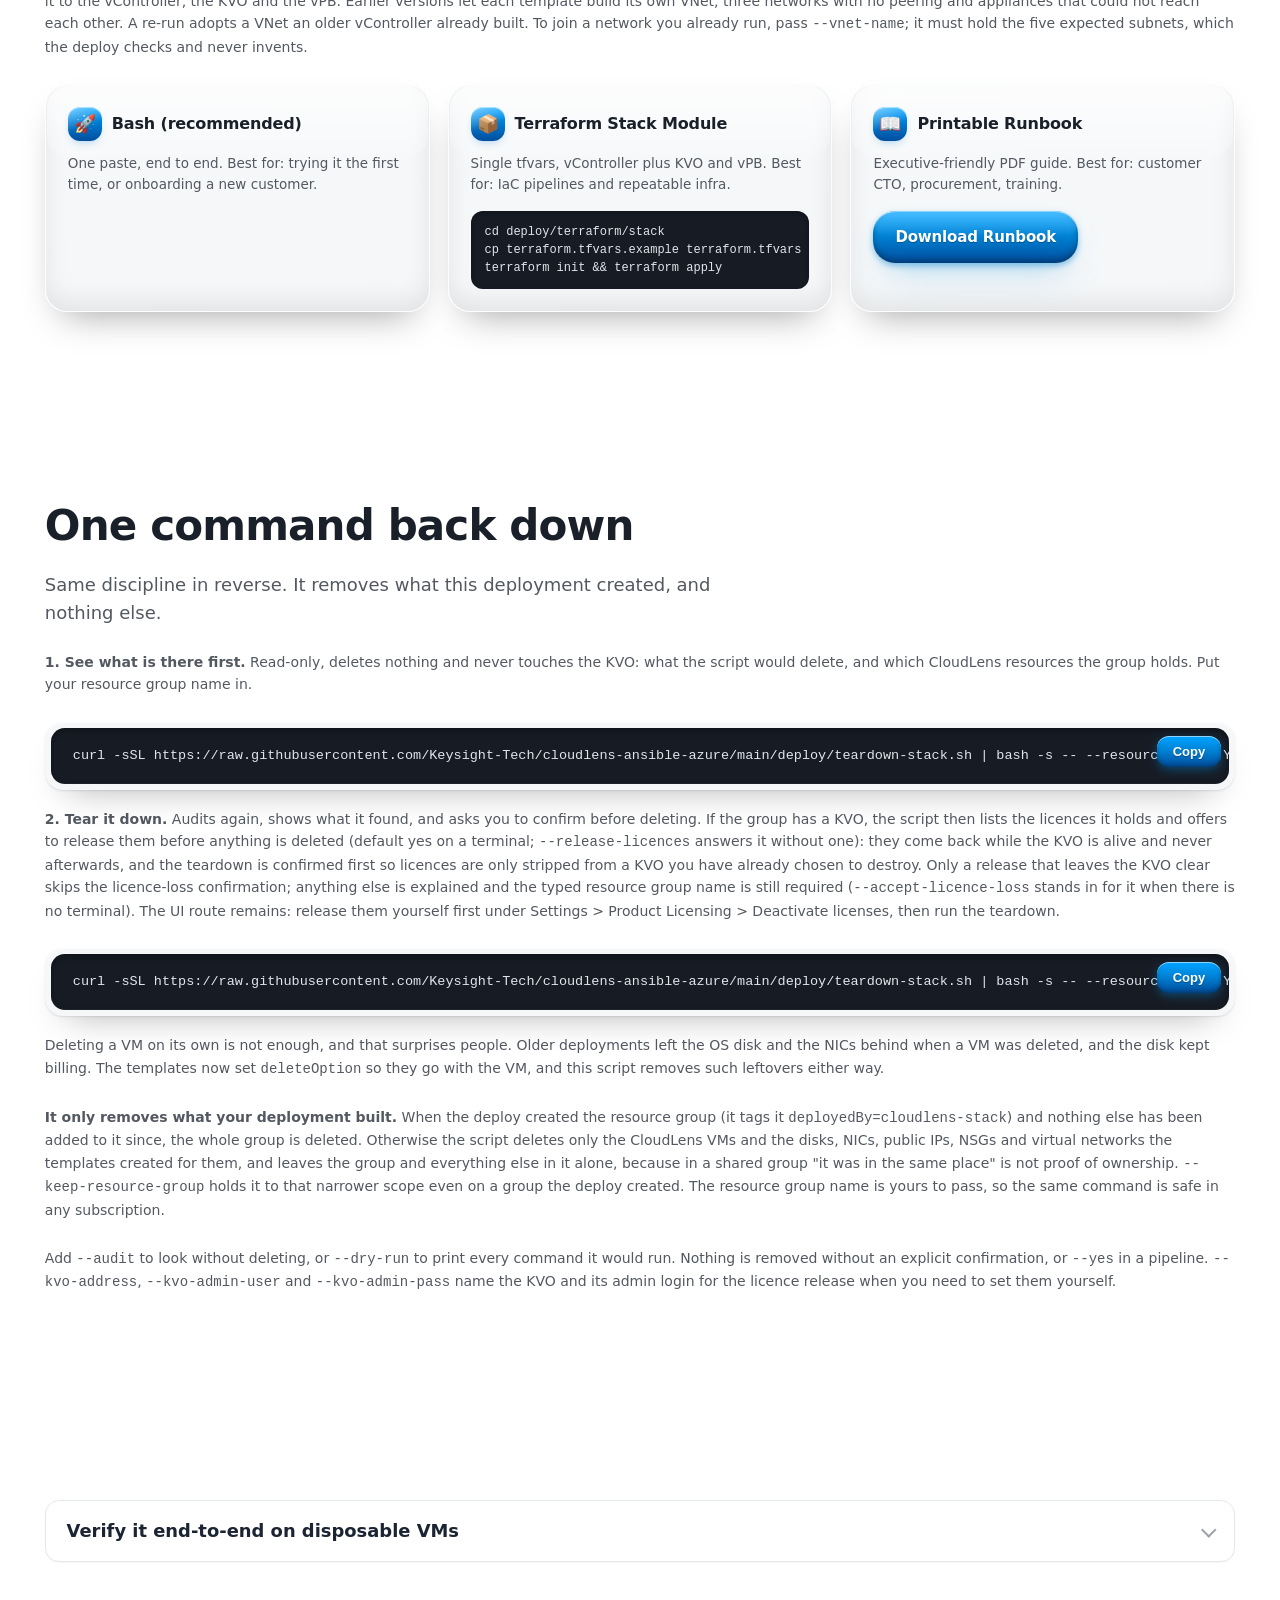
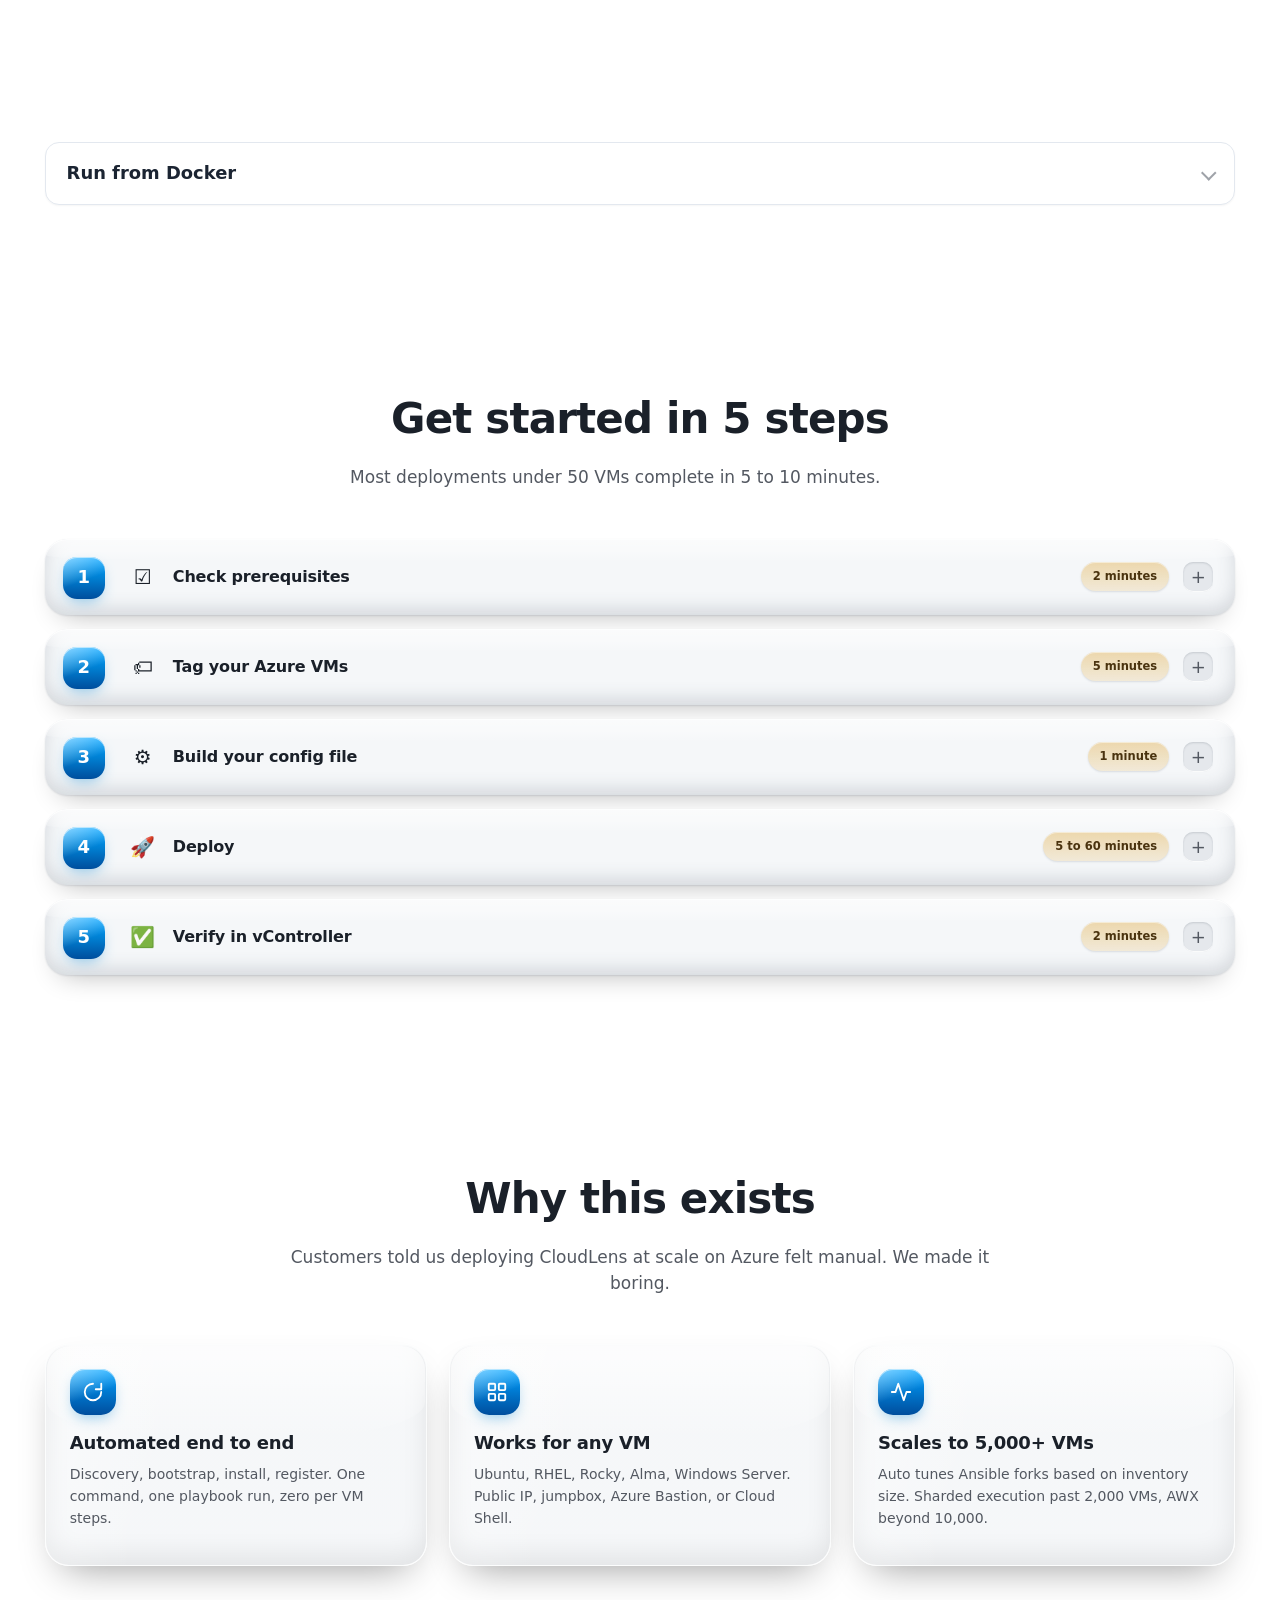
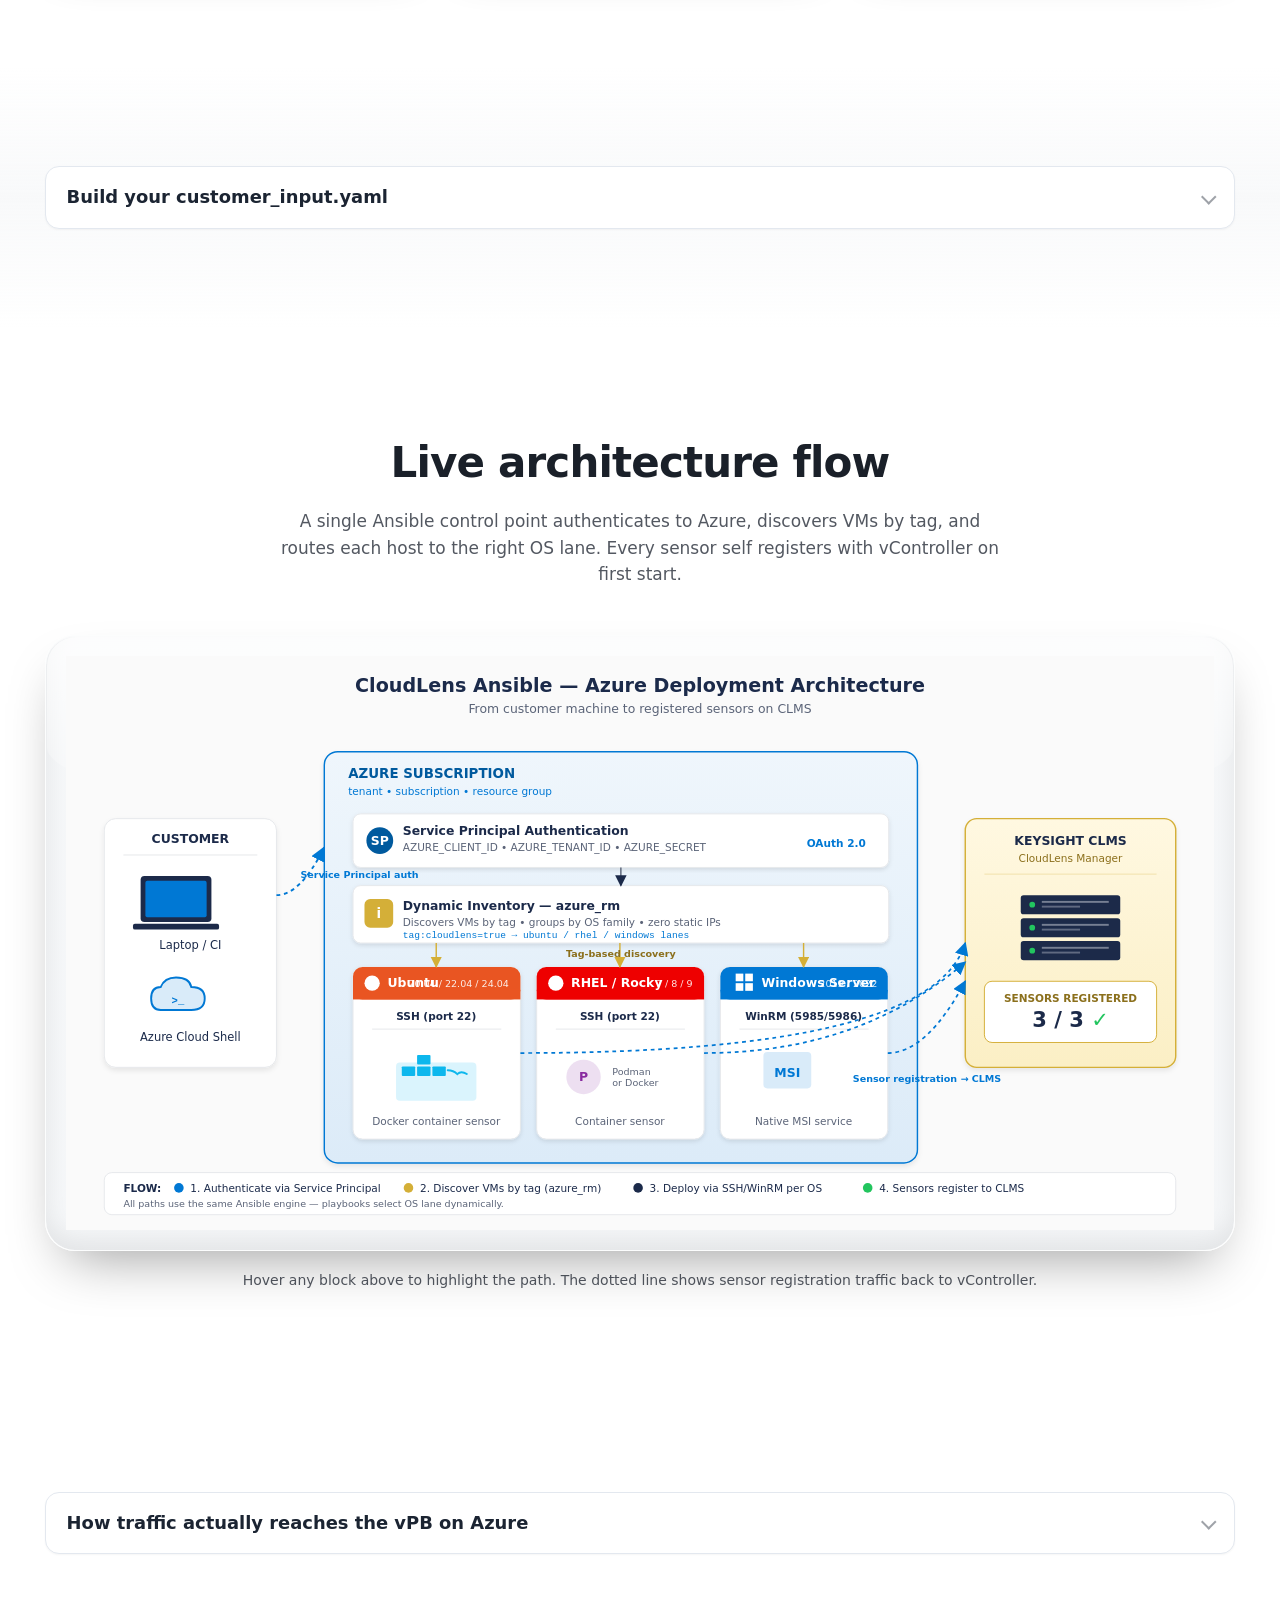
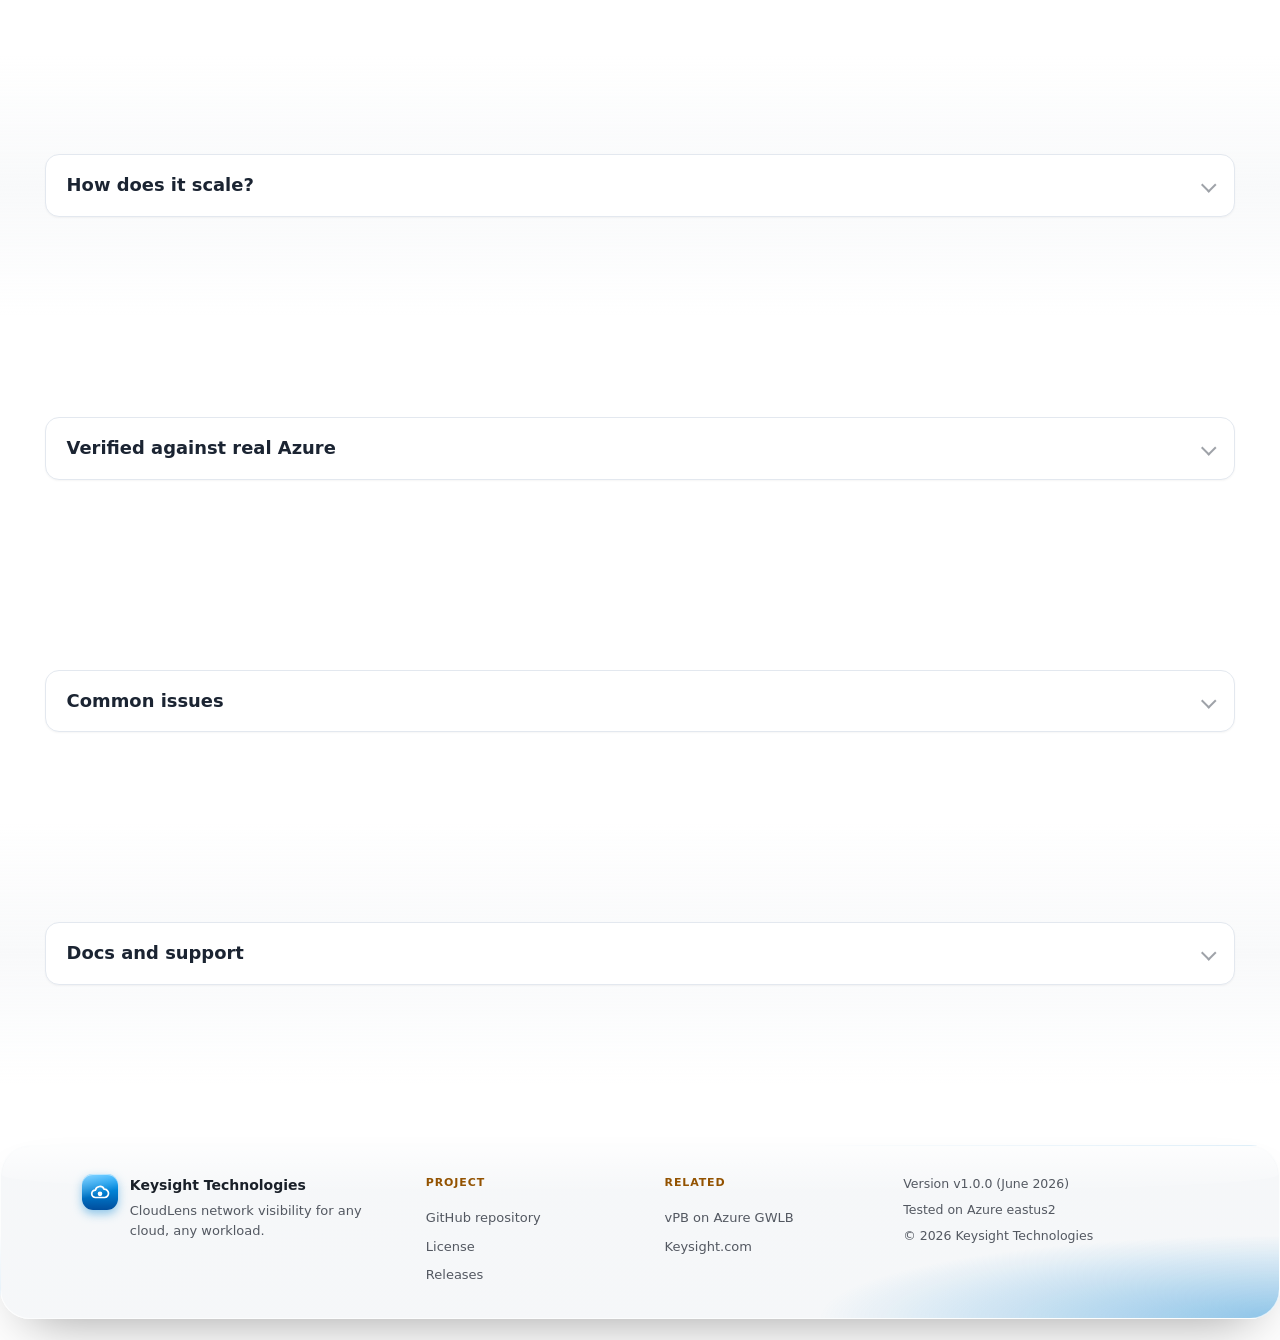
==== commit 5ebf8312: "docs: the deploy now builds one VNet, and how to join your own" ====
--- a/docs/index.html
+++ b/docs/index.html
@@ -229,6 +229,7 @@
         <p class="full-stack-note">Prompts for resource group and region, accepts Marketplace terms, deploys vController, waits for initialization, optionally adds vPB, and chains to sensor deployment. Run from Azure Cloud Shell or any machine with Azure CLI.</p>
 
         <p class="full-stack-note">It also asks "Which network may reach the CloudLens appliances?" and offers your own public address as a /32. The answer becomes the admin source CIDR on SSH 22, vPB SSH 9022 and HTTPS 443 for every appliance. Pass <code>--admin-cidr CIDR</code> or set <code>CLOUDLENS_ADMIN_CIDR</code> to answer it without a prompt. Mirrored traffic (VXLAN 4789, 10800-10801) is allowed from the virtual network separately, never from the admin range.</p>
+        <p class="full-stack-note"><strong>One network, every appliance.</strong> The deploy builds a single virtual network, <code>cloudlens-vnet</code>, with the same five subnets the full-stack portal form creates, and hands it to the vController, the KVO and the vPB. Earlier versions let each template build its own VNet, three networks with no peering and appliances that could not reach each other. A re-run adopts a VNet an older vController already built. To join a network you already run, pass <code>--vnet-name</code>; it must hold the five expected subnets, which the deploy checks and never invents.</p>
 
         <div class="full-stack-paths">
           <div class="path-card">
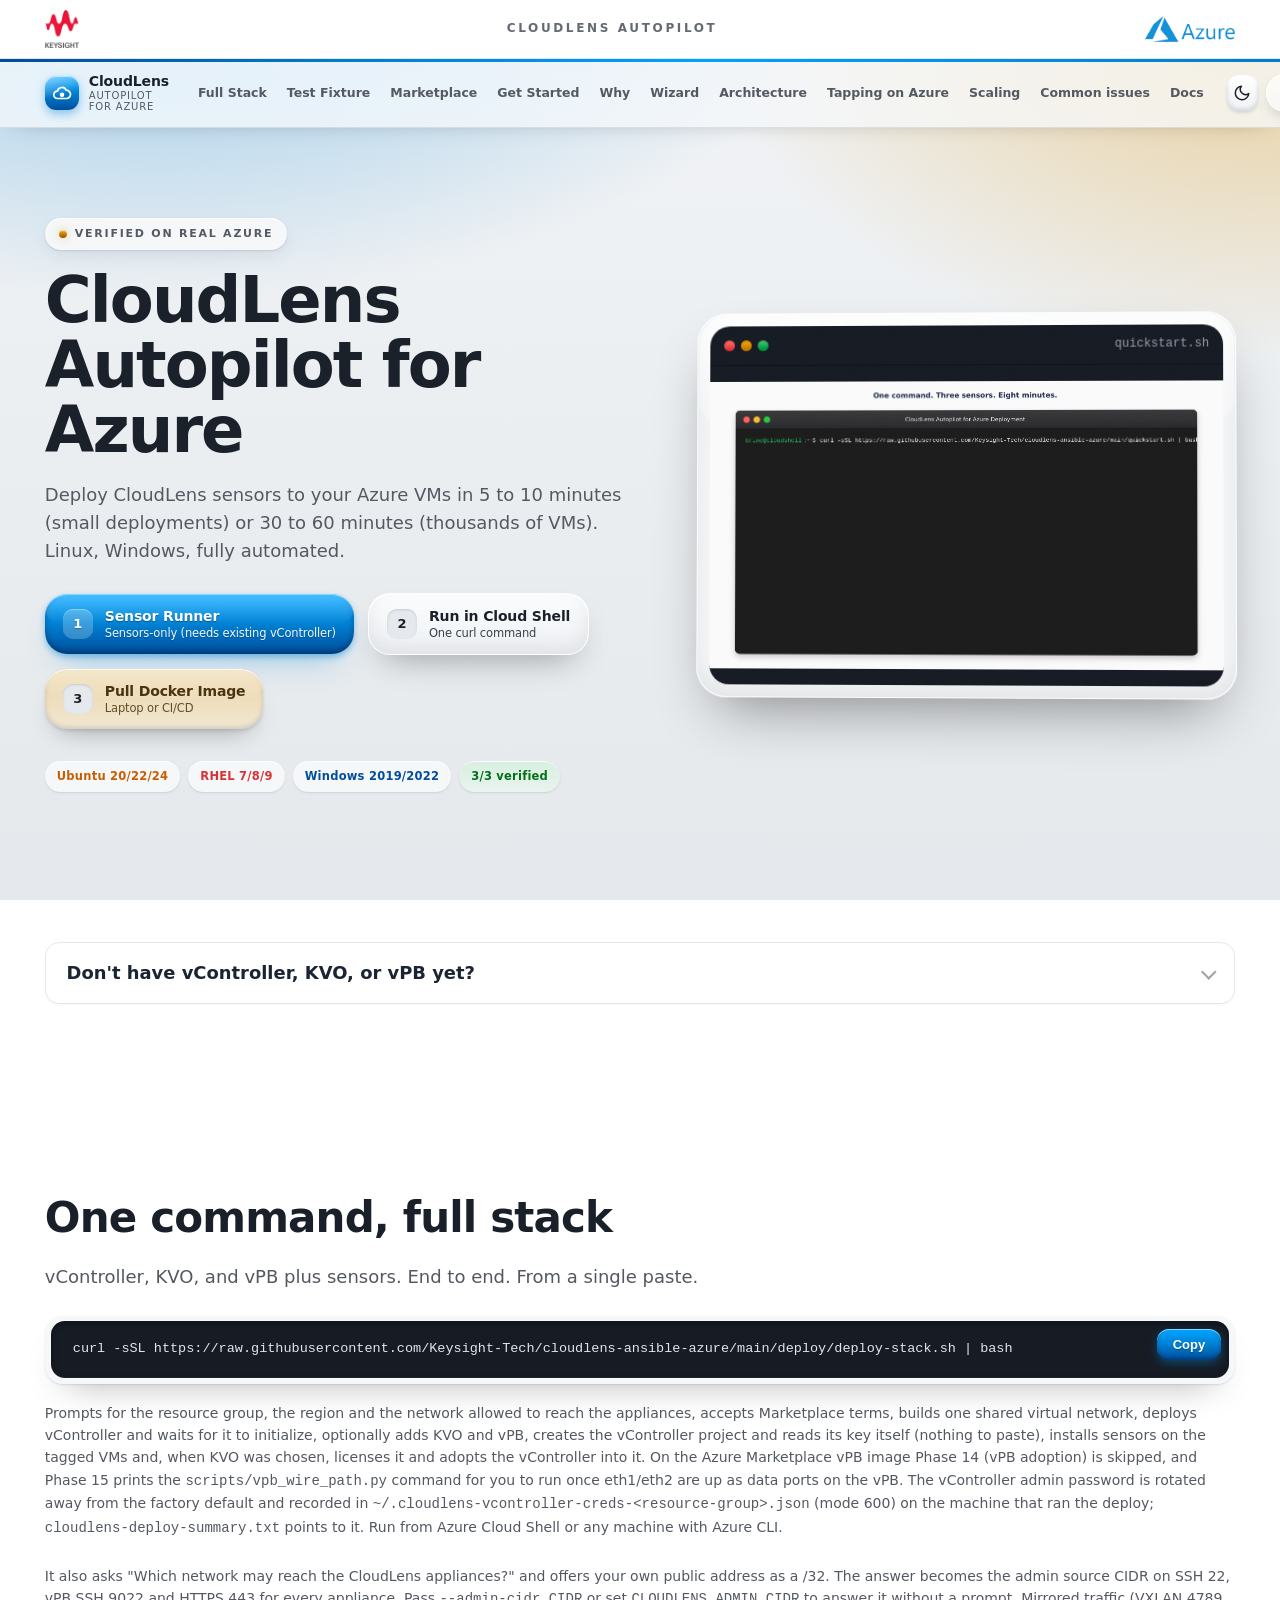
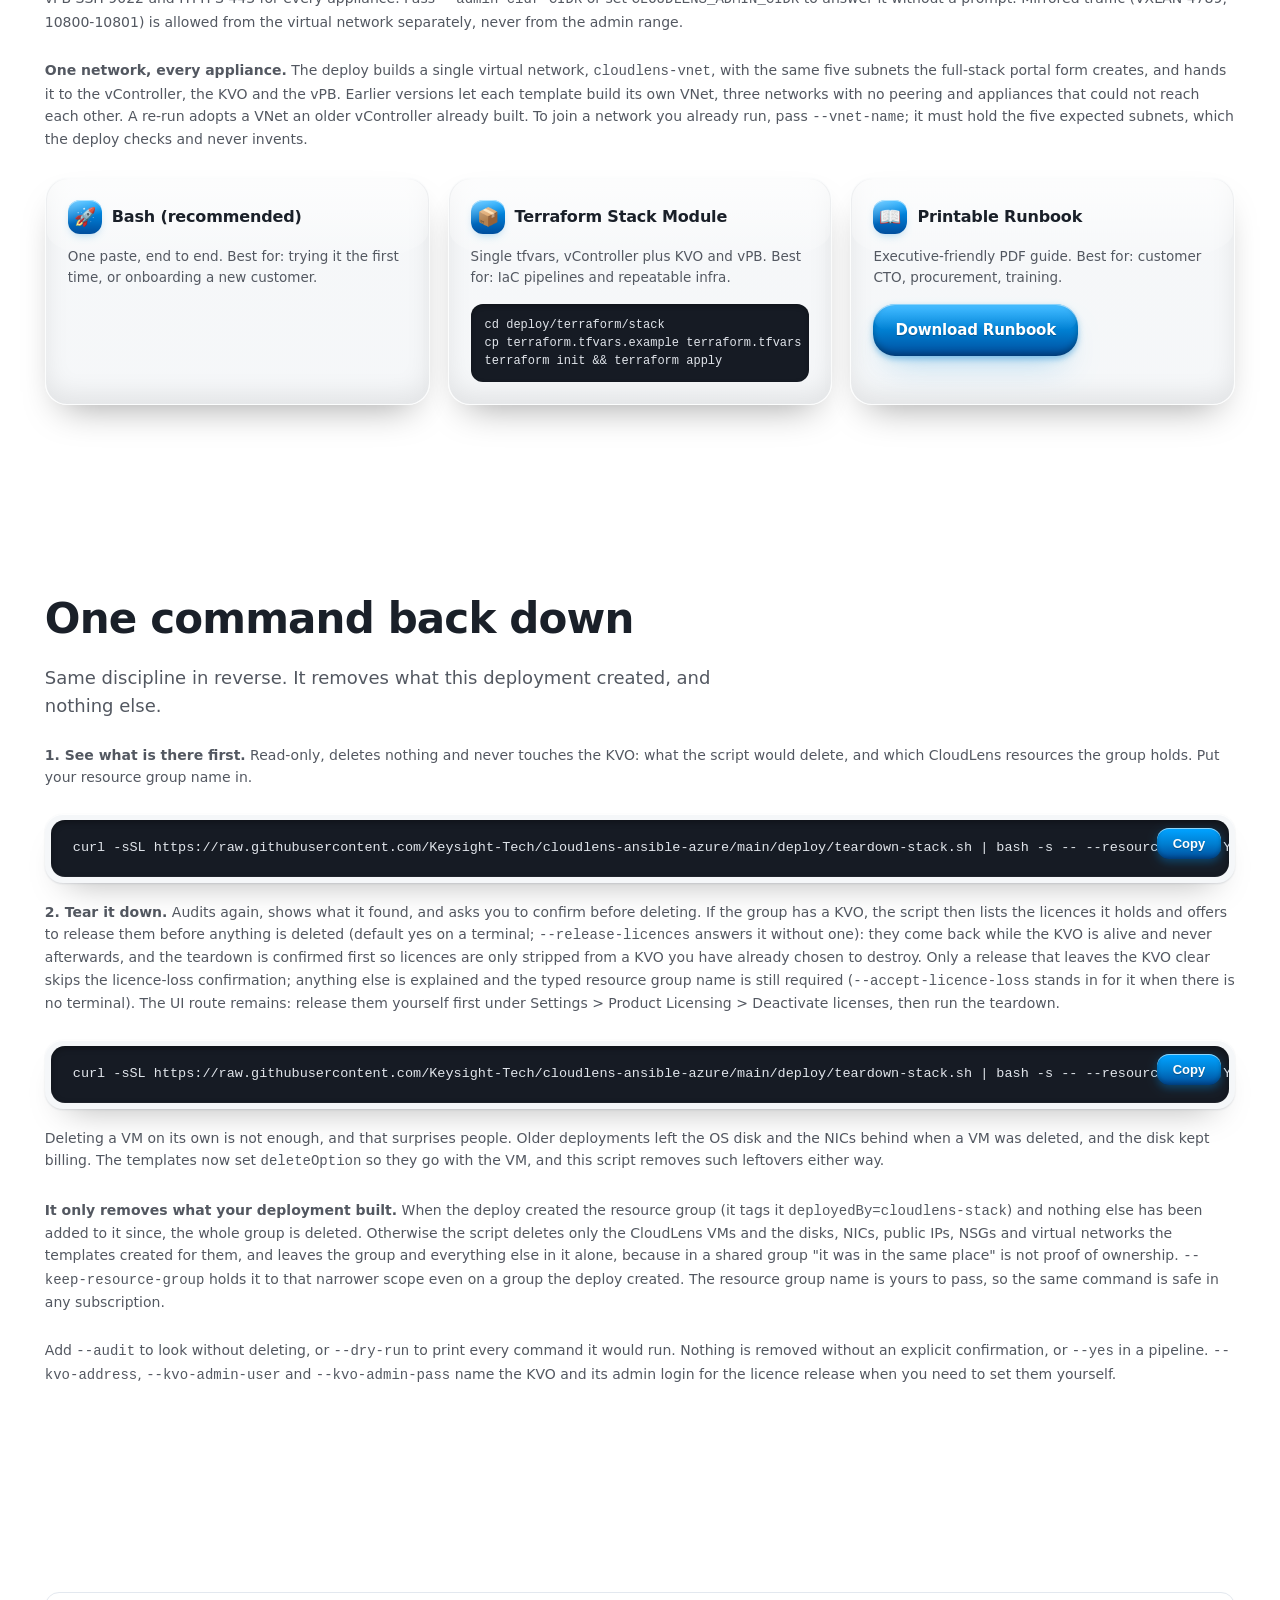
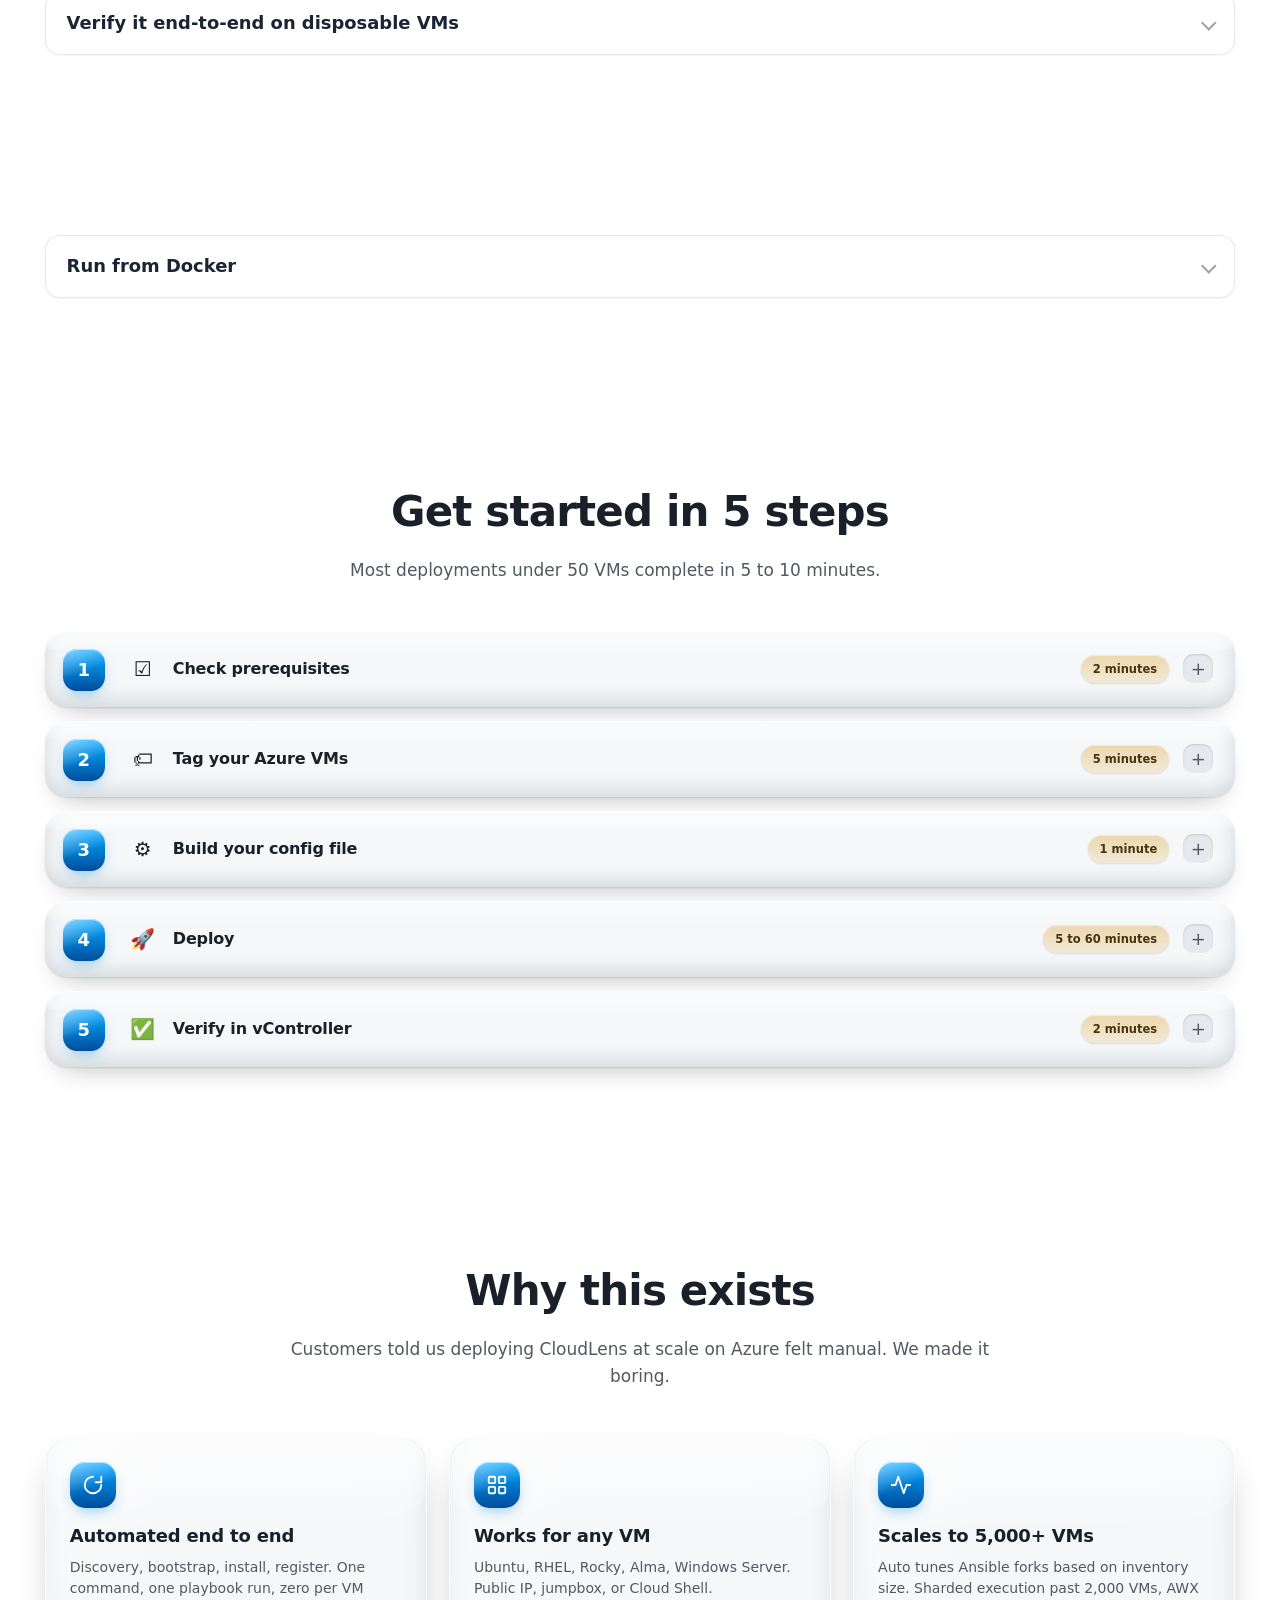
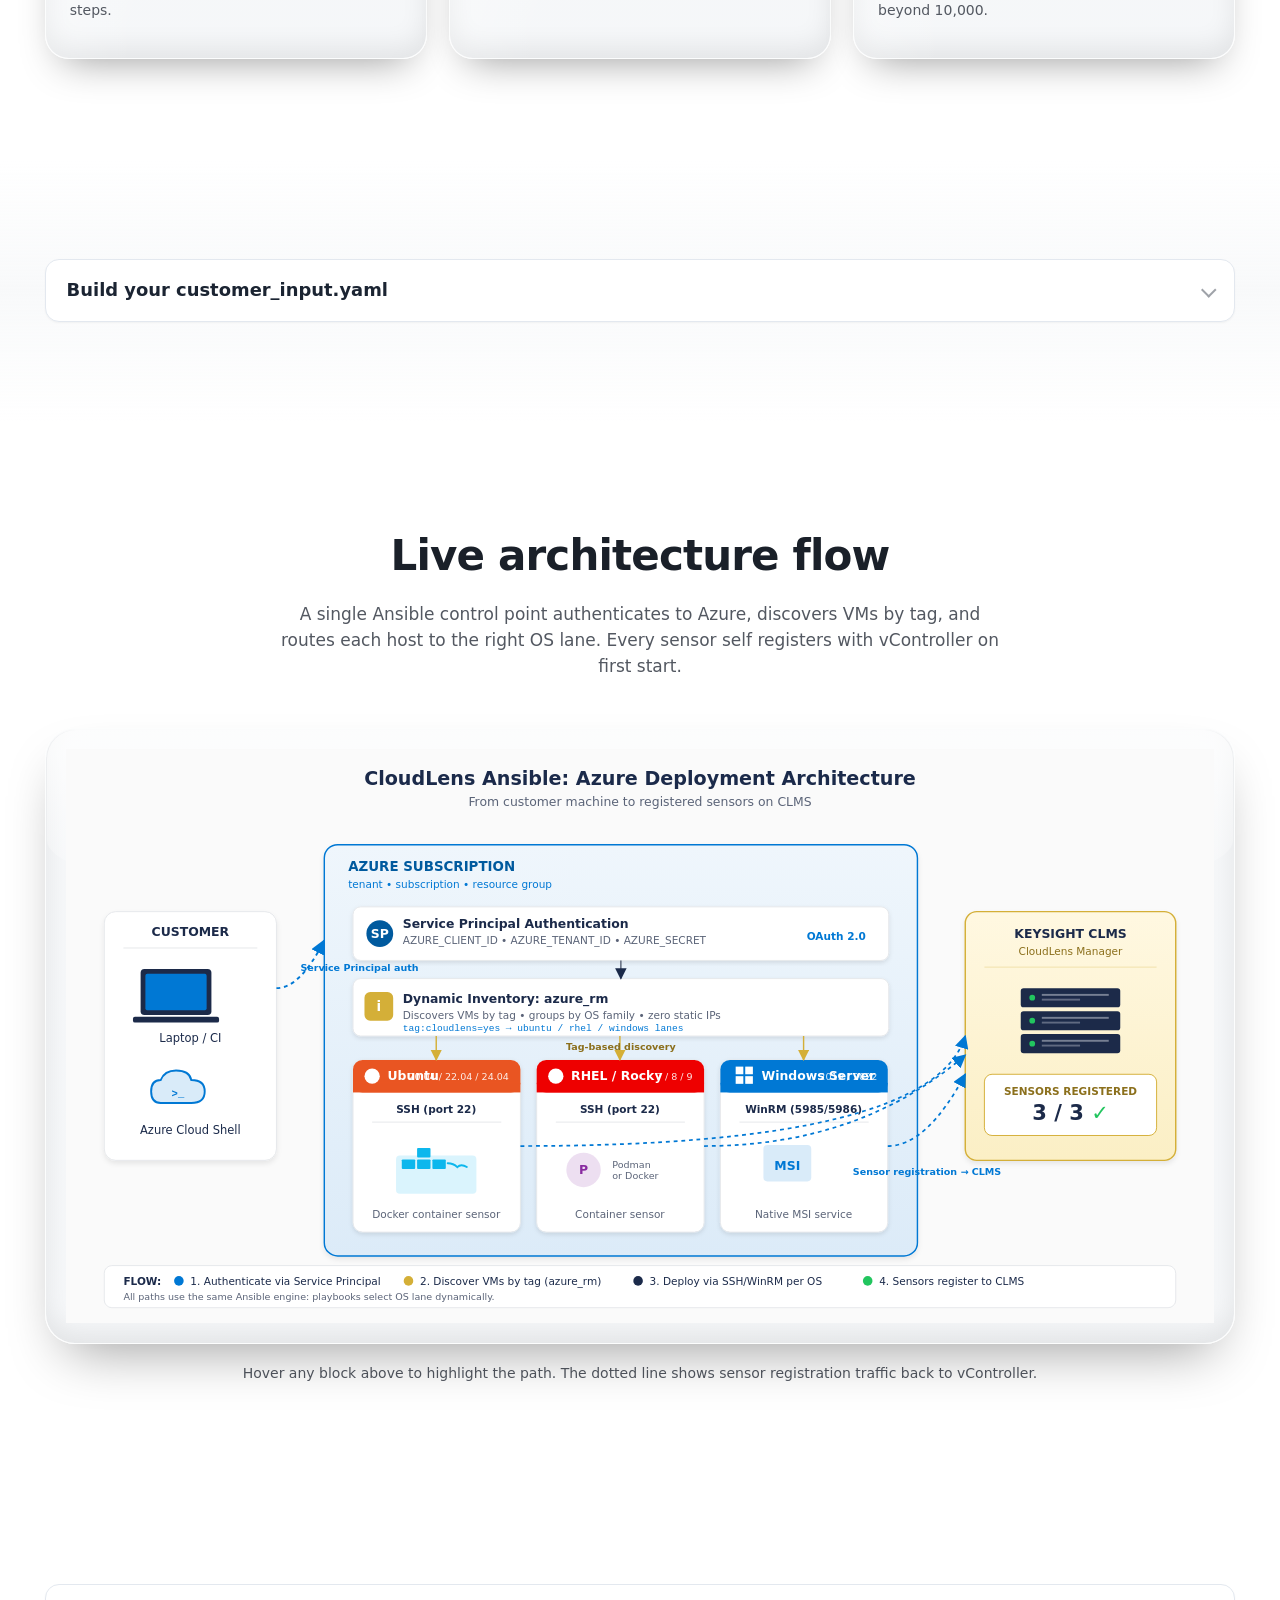
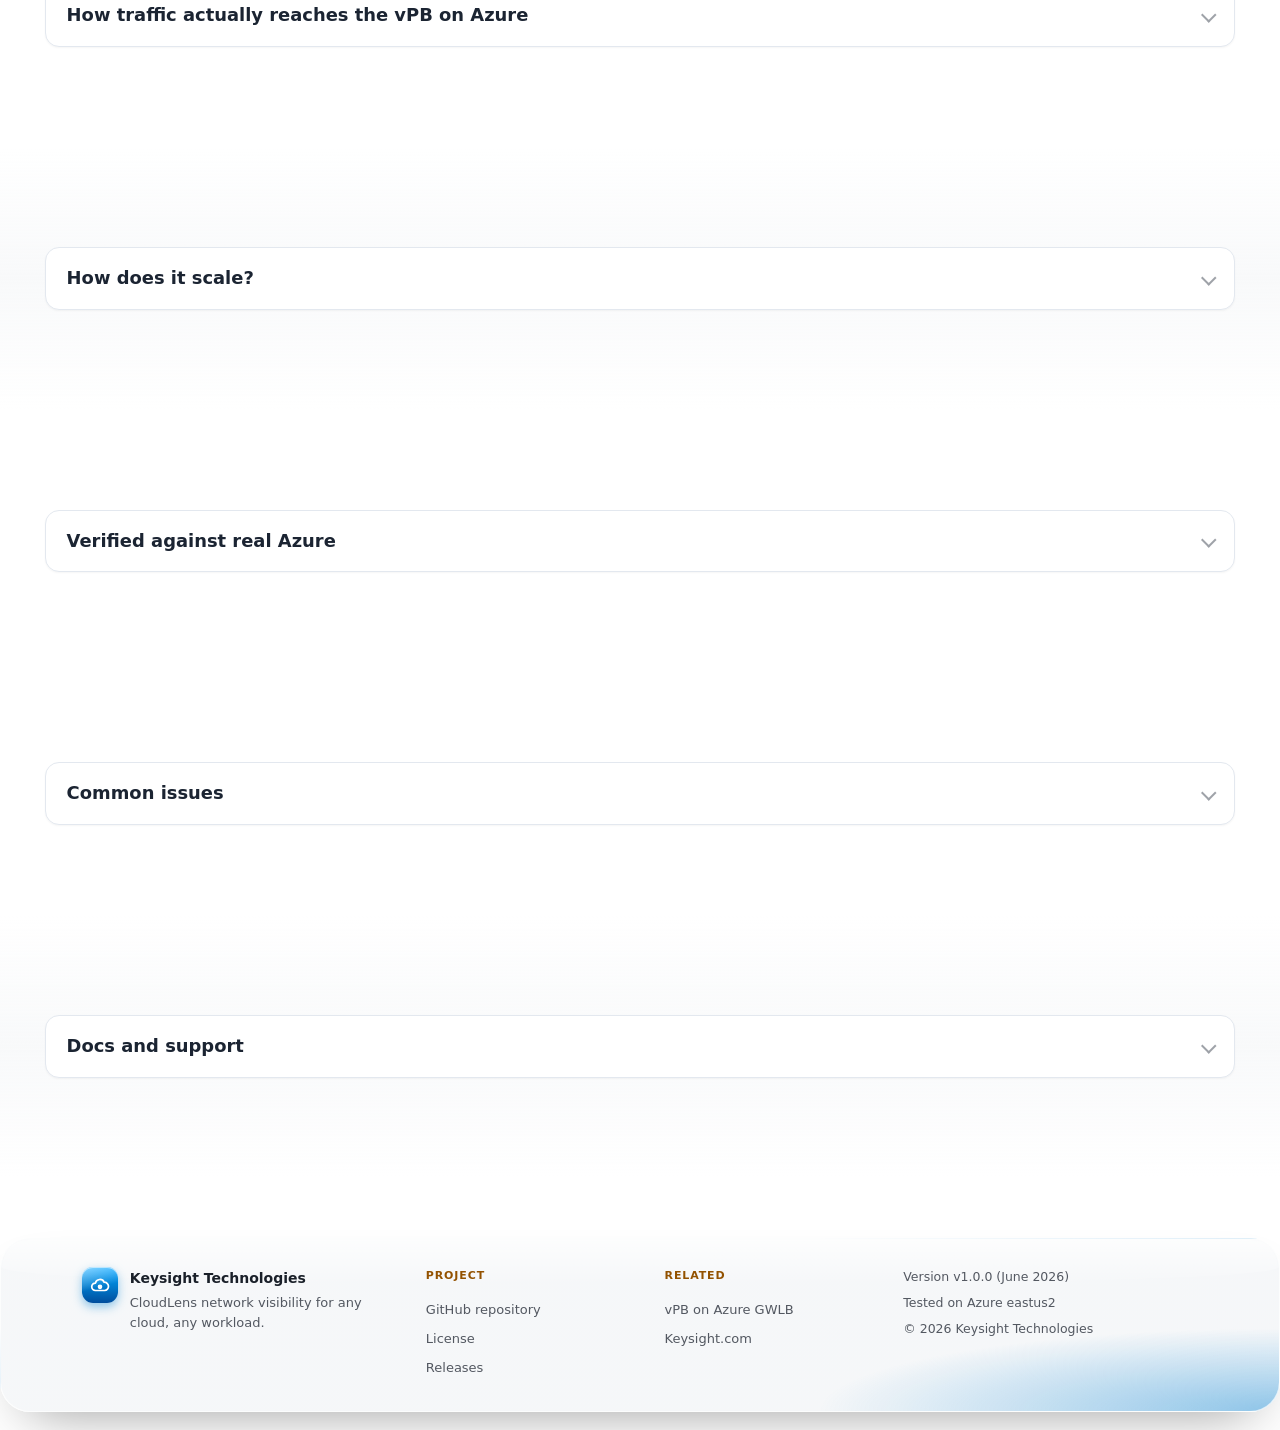
==== commit a4cf2db7: "Docs and template text: bring Azure level with its code Four audit passes over README, every page un" ====
--- a/docs/index.html
+++ b/docs/index.html
@@ -226,7 +226,7 @@
           <button class="copy-btn" data-copy="full-stack-cmd" type="button" aria-label="Copy curl command">Copy</button>
         </div>
 
-        <p class="full-stack-note">Prompts for resource group and region, accepts Marketplace terms, deploys vController, waits for initialization, optionally adds vPB, and chains to sensor deployment. Run from Azure Cloud Shell or any machine with Azure CLI.</p>
+        <p class="full-stack-note">Prompts for the resource group, the region and the network allowed to reach the appliances, accepts Marketplace terms, builds one shared virtual network, deploys vController and waits for it to initialize, optionally adds KVO and vPB, creates the vController project and reads its key itself (nothing to paste), installs sensors on the tagged VMs and, when KVO was chosen, licenses it and adopts the vController into it. On the Azure Marketplace vPB image Phase 14 (vPB adoption) is skipped, and Phase 15 prints the <code>scripts/vpb_wire_path.py</code> command for you to run once eth1/eth2 are up as data ports on the vPB. The vController admin password is rotated away from the factory default and recorded in <code>~/.cloudlens-vcontroller-creds-&lt;resource-group&gt;.json</code> (mode 600) on the machine that ran the deploy; <code>cloudlens-deploy-summary.txt</code> points to it. Run from Azure Cloud Shell or any machine with Azure CLI.</p>
 
         <p class="full-stack-note">It also asks "Which network may reach the CloudLens appliances?" and offers your own public address as a /32. The answer becomes the admin source CIDR on SSH 22, vPB SSH 9022 and HTTPS 443 for every appliance. Pass <code>--admin-cidr CIDR</code> or set <code>CLOUDLENS_ADMIN_CIDR</code> to answer it without a prompt. Mirrored traffic (VXLAN 4789, 10800-10801) is allowed from the virtual network separately, never from the admin range.</p>
         <p class="full-stack-note"><strong>One network, every appliance.</strong> The deploy builds a single virtual network, <code>cloudlens-vnet</code>, with the same five subnets the full-stack portal form creates, and hands it to the vController, the KVO and the vPB. Earlier versions let each template build its own VNet, three networks with no peering and appliances that could not reach each other. A re-run adopts a VNet an older vController already built. To join a network you already run, pass <code>--vnet-name</code>; it must hold the five expected subnets, which the deploy checks and never invents.</p>
@@ -301,7 +301,9 @@
           <button type="button" class="copy-btn" data-copy="test-fixture-cmd" aria-label="Copy command">Copy</button>
         </div>
 
-        <p class="full-stack-note">Phase 10 will print <code>Workload VMs tagged monitoring=enabled: 3</code>; Phase 11 installs sensors on all three and they register with vController. Phases 12&ndash;15 then licence KVO, adopt the vController and the vPB into it, and wire the vPB traffic path and monitoring policy. Total round trip: 25-30 minutes. Override the tag pair with <code>TESTVMS_TAG_KEY</code> / <code>TESTVMS_TAG_VALUE</code> env vars if you want to mirror a customer's existing convention.</p>
+        <p class="full-stack-note">Phase 10 will print <code>Workload VMs tagged monitoring=enabled: 3</code>; Phase 11 installs sensors on all three and they register with vController. Phases 12-13 then licence KVO and adopt the vController into it. On the Azure Marketplace vPB image Phase 14 (vPB adoption) is skipped, and Phase 15 prints the <code>scripts/vpb_wire_path.py</code> command to run once eth1/eth2 are up as data ports on the vPB. Total round trip: 25-30 minutes. Override the tag pair with <code>TESTVMS_TAG_KEY</code> / <code>TESTVMS_TAG_VALUE</code> env vars if you want to mirror a customer's existing convention.</p>
+
+        <p class="full-stack-note"><strong>Admin CIDR and the fixture.</strong> The fixture builds its own VNet (<code>test-vms-vnet</code>), which is not peered to the stack's, so its VMs can only reach the vController's public address. Run the stack with the admin CIDR at <code>*</code>: answer <code>*</code> at the prompt or pass <code>--admin-cidr '*'</code> (a run with no terminal keeps <code>*</code> by default). Otherwise set <code>CLOUDLENS_SENSOR_MANAGER_ADDR</code> to the vController's public IP and add the fixture VMs' egress IPs to the admin CIDR, or no sensor will register.</p>
       
           </div>
         </details>
@@ -316,24 +318,26 @@
           <div class="sc-body">
 
         <h2>Run from Docker</h2>
-        <p class="lede">Pinned image with Ansible, Azure SDKs, and pywinrm. Works from your laptop, a CI runner, or any container host.</p>
+        <p class="lede">A ready-built image with Ansible, the Azure SDKs and pywinrm. Works from your laptop, a CI runner, or any container host.</p>
 
         <div class="full-stack-cmd-wrap">
-          <pre id="docker-cmd"><code>docker run --rm -it \
-  -v $(pwd)/customer_input.yaml:/work/customer_input.yaml \
-  -v $HOME/.ssh:/root/.ssh:ro \
+          <pre id="docker-cmd"><code>docker run --rm -it --platform linux/amd64 \
+  -v "$(pwd)/customer_input.yaml:/work/customer_input.yaml:ro" \
+  -v "$(pwd)/files:/work/files:ro" \
+  -v "$HOME/.ssh/id_rsa:/root/.ssh/id_rsa:ro" \
   -e AZURE_SUBSCRIPTION_ID -e AZURE_TENANT \
   -e AZURE_CLIENT_ID -e AZURE_SECRET \
+  -e ANSIBLE_WINRM_PASSWORD \
   ghcr.io/keysight-tech/cloudlens-ansible-azure:latest</code></pre>
           <button class="copy-btn" data-copy="docker-cmd" type="button" aria-label="Copy docker run command">Copy</button>
         </div>
 
-        <p class="full-stack-note">Service Principal credentials passed via env vars (use <code>scripts/setup_azure_sp.sh</code> to create one). Same behavior as the Cloud Shell quickstart, just packaged for CI/CD or repeat customer deployments.</p>
+        <p class="full-stack-note">Run it from the folder that holds <code>customer_input.yaml</code>. Put the Windows installer from vController in <code>files/</code> there (Linux-only deployments can leave the folder empty). Service principal credentials come in as environment variables: <code>scripts/setup_azure_sp.sh</code> creates one, and the container uses it both to discover VMs and for the Windows WinRM bootstrap. Export <code>ANSIBLE_WINRM_PASSWORD</code> before running when you have Windows VMs. Only the key file is mounted, not all of <code>~/.ssh</code>: a mounted <code>~/.ssh/config</code> is ignored inside the container. The container exits non-zero when the Azure login fails, when no VM matches the tags, or when a host fails. Add <code>-v "$(pwd)/logs:/work/logs"</code> to keep <code>ansible.log</code>.</p>
 
         <div class="full-stack-paths">
           <div class="path-card">
             <h4>📦 Image registry</h4>
-            <p>Image is published to GitHub Container Registry on every push to <code>main</code>.</p>
+            <p>Rebuilt, smoke-tested and published whenever a file in the image changes on <code>main</code>. Every build is also tagged <code>main-&lt;sha&gt;</code>, so a pipeline can pin one.</p>
             <a class="btn btn-secondary" href="https://github.com/Keysight-Tech/cloudlens-ansible-azure/pkgs/container/cloudlens-ansible-azure" target="_blank" rel="noopener">View on ghcr.io</a>
           </div>
           <div class="path-card">
@@ -345,7 +349,15 @@
           </div>
           <div class="path-card">
             <h4>🤖 CI/CD pattern</h4>
-            <p>Drop the same <code>docker run</code> into GitHub Actions, GitLab CI, Jenkins, or Azure DevOps. Mount your <code>customer_input.yaml</code> as a build artifact.</p>
+            <p>GitHub Actions, GitLab CI, Jenkins and Azure DevOps runners have no terminal, so drop <code>-it</code>, and pin a <code>main-&lt;sha&gt;</code> tag instead of <code>latest</code>:</p>
+            <pre><code>docker run --rm --platform linux/amd64 \
+  -v "$PWD/customer_input.yaml:/work/customer_input.yaml:ro" \
+  -v "$PWD/files:/work/files:ro" \
+  -v "$HOME/.ssh/id_rsa:/root/.ssh/id_rsa:ro" \
+  -e AZURE_SUBSCRIPTION_ID -e AZURE_TENANT \
+  -e AZURE_CLIENT_ID -e AZURE_SECRET \
+  -e ANSIBLE_WINRM_PASSWORD \
+  ghcr.io/keysight-tech/cloudlens-ansible-azure:main-&lt;sha&gt;</code></pre>
           </div>
         </div>
       
@@ -400,7 +412,7 @@
                   <tbody>
                     <tr><td><code>cloudlens</code></td><td><code>yes</code></td></tr>
                     <tr><td><code>os</code></td><td><code>ubuntu</code> or <code>rhel</code> or <code>windows</code></td></tr>
-                    <tr><td><code>env</code></td><td><code>prod</code> (or <code>dev</code>, <code>qa</code>)</td></tr>
+                    <tr><td><code>env</code></td><td><code>prod</code> or <code>dev</code></td></tr>
                   </tbody>
                 </table>
                 <p>Bulk tag a resource group:</p>
@@ -450,8 +462,15 @@
                   </div>
                   <div class="path-card">
                     <h4><span class="path-emoji" aria-hidden="true">&#128011;</span> Tier 3: Docker</h4>
-                    <p>Reproducible. Pinned versions. Best for: CI or repeat deployments.</p>
-<pre><code>docker run --rm -it -v $(pwd)/customer_input.yaml:/work/customer_input.yaml ghcr.io/keysight-tech/cloudlens-ansible-azure:latest</code></pre>
+                    <p>The same image every run. Best for: CI or repeat deployments. Details in <a href="#docker">Run from Docker</a>.</p>
+<pre><code>docker run --rm -it --platform linux/amd64 \
+  -v "$(pwd)/customer_input.yaml:/work/customer_input.yaml:ro" \
+  -v "$(pwd)/files:/work/files:ro" \
+  -v "$HOME/.ssh/id_rsa:/root/.ssh/id_rsa:ro" \
+  -e AZURE_SUBSCRIPTION_ID -e AZURE_TENANT \
+  -e AZURE_CLIENT_ID -e AZURE_SECRET \
+  -e ANSIBLE_WINRM_PASSWORD \
+  ghcr.io/keysight-tech/cloudlens-ansible-azure:latest</code></pre>
                   </div>
                 </div>
               </div>
@@ -501,7 +520,7 @@
               <svg width="28" height="28" viewBox="0 0 24 24" fill="none" stroke="currentColor" stroke-width="2" stroke-linecap="round" stroke-linejoin="round"><rect x="3" y="3" width="7" height="7" rx="1"/><rect x="14" y="3" width="7" height="7" rx="1"/><rect x="3" y="14" width="7" height="7" rx="1"/><rect x="14" y="14" width="7" height="7" rx="1"/></svg>
             </div>
             <h3>Works for any VM</h3>
-            <p>Ubuntu, RHEL, Rocky, Alma, Windows Server. Public IP, jumpbox, Azure Bastion, or Cloud Shell.</p>
+            <p>Ubuntu, RHEL, Rocky, Alma, Windows Server. Public IP, jumpbox, or Cloud Shell.</p>
           </article>
           <article class="card lift">
             <div class="card-icon">
@@ -572,7 +591,6 @@
                 <select id="mode" name="mode">
                   <option value="direct_public">direct_public</option>
                   <option value="jumpbox">jumpbox</option>
-                  <option value="bastion">bastion</option>
                 </select>
               </div>
             </div>
@@ -590,9 +608,9 @@
             <aside class="next-steps" id="wizard-next-steps">
               <h4>Once you have customer_input.yaml</h4>
               <ol>
-                <li>Save the file to your working directory</li>
-                <li>Choose a deploy path above (Portal, Cloud Shell, or Docker)</li>
-                <li>The deploy command will pick up your customer_input.yaml automatically</li>
+                <li>Save it as <code>customer_input.yaml</code> in your working directory</li>
+                <li>Cloud Shell: run the quickstart from that directory; it reads the file there</li>
+                <li>Docker: run the command under <a href="#docker">Run from Docker</a> from that directory; it mounts the file into the container</li>
               </ol>
             </aside>
           </form>
@@ -636,16 +654,16 @@
           <p>Azure and AWS are not the same here, and the difference decides what you can promise a customer. Read this before reusing an AWS deck.</p>
         </header>
         <div class="diagram-frame" style="padding:1.25rem">
-          <h3 style="margin-top:0">Gateway Load Balancer &mdash; the Azure-native path, generally available</h3>
+          <h3 style="margin-top:0">Gateway Load Balancer: the Azure-native path, generally available</h3>
           <pre><code>internet &rarr; Standard LB &rarr; GWLB &rarr; vPB (VXLAN hairpin) &rarr; back to GWLB &rarr; backend
                                   &rarr; mirrored copy &rarr; tool</code></pre>
           <p>Documented in the vPB User Guide chapter 3 and in the Azure GWLB deployment guide. This is GA, not a preview, and it is the path to lead with.</p>
           <p><strong>It is inline, not a mirror.</strong> On AWS the tap is out of band, so a failed vPB costs you visibility. Behind a GWLB the vPB sits in the service chain, so a failed vPB costs you the application. Alarm on vPB licence expiry in production: an expired licence stops the device forwarding and takes the data path with it.</p>
 
-          <h3>Sensor-based &mdash; what this site automates</h3>
+          <h3>Sensor-based: what this site automates</h3>
           <p>The sensor taps inside the guest and everything downstream is identical to AWS. The honest trade is software on each monitored VM. Say so rather than letting a customer assume otherwise.</p>
 
-          <h3>Azure vTAP &mdash; the out-of-band equivalent, not available yet</h3>
+          <h3>Azure vTAP: the out-of-band equivalent, not available yet</h3>
           <p>Azure Virtual Network TAP is the true counterpart to AWS VPC Traffic Mirroring, and it is a gated Microsoft preview limited to EUAP regions. On a subscription that has not been onboarded the <code>virtualNetworkTaps</code> resource type is not exposed at all, so there is nothing to automate against. Do not scope work against it until it appears in the provider.</p>
           <p class="caption">Full detail, with the commands used to verify each claim: <a href="https://github.com/Keysight-Tech/cloudlens-ansible-azure/blob/main/docs/AZURE_TAPPING_ARCHITECTURE.md">AZURE_TAPPING_ARCHITECTURE.md</a></p>
         </div>
@@ -712,26 +730,26 @@
 
         <header class="section-head">
           <h2>Verified against real Azure</h2>
-          <p>Numbers from the smoke test run on 2026 06 02, subscription CloudLensPublic, region eastus2.</p>
+          <p>Numbers from the fixture run on 2026-08-17 with <code>scripts/deploy-test-workload-vms.sh</code>, subscription CloudLensPublic, region eastus2. Registration was checked in the vController's own registry, not the Ansible recap.</p>
         </header>
         <div class="metrics-grid">
           <div class="metric">
             <strong>3 / 3</strong>
             <span>VMs deployed</span>
-            <em>Ubuntu, Ubuntu, Windows 2022</em>
+            <em>Ubuntu 22.04, RHEL 9, Windows Server 2022</em>
           </div>
           <div class="metric accent">
-            <strong>8 min</strong>
-            <span>End to end run time</span>
-            <em>Discovery, install, register</em>
+            <strong>6.14.0-475</strong>
+            <span>Linux sensor build</span>
+            <em>Ubuntu 22.04 and RHEL 9 (Podman)</em>
           </div>
           <div class="metric">
             <strong>100%</strong>
             <span>Sensor registration rate</span>
-            <em>vController 6.14.141</em>
+            <em>3/3 in the vController registry</em>
           </div>
           <div class="metric">
-            <strong>2026 06 02</strong>
+            <strong>2026-08-17</strong>
             <span>Last verified</span>
             <em>CloudLensPublic / eastus2</em>
           </div>
@@ -739,12 +757,12 @@
 
         <div class="results-table" role="region" aria-label="Verified scenarios">
           <table>
-            <thead><tr><th>Scenario</th><th>Result</th><th>Time</th></tr></thead>
+            <thead><tr><th>Scenario</th><th>Result</th><th>Registry entry</th></tr></thead>
             <tbody>
-              <tr><td>Ubuntu 22.04 (private IP via jumpbox)</td><td><span class="pill ok">Sensor running</span></td><td>4 min</td></tr>
-              <tr><td>Ubuntu 22.04 (private IP via jumpbox)</td><td><span class="pill ok">Sensor running</span></td><td>4 min</td></tr>
-              <tr><td>Windows Server 2022 (WinRM direct)</td><td><span class="pill ok">Sensor running</span></td><td>6 min</td></tr>
-              <tr><td>vController 6.14.141 registration</td><td><span class="pill ok">3/3 registered</span></td><td>&lt;1 min</td></tr>
+              <tr><td>Ubuntu 22.04 (public IP, discovered by tag)</td><td><span class="pill ok">Sensor registered</span></td><td><code>test-ubuntu-1</code> 6.14.0-475</td></tr>
+              <tr><td>RHEL 9 (public IP, Podman auto-detected)</td><td><span class="pill ok">Sensor registered</span></td><td><code>test-rhel-1</code> 6.14.0-475</td></tr>
+              <tr><td>Windows Server 2022 (WinRM bootstrapped by run-command)</td><td><span class="pill ok">Sensor registered</span></td><td><code>test-windows-1</code> registered</td></tr>
+              <tr><td>End to end</td><td><span class="pill ok">3/3 registered</span></td><td>vController project registry</td></tr>
             </tbody>
           </table>
         </div>
@@ -779,8 +797,8 @@
             <div class="faq-body">
               <p><strong>The vPB image uses port 9022 for SSH, NOT the default port 22.</strong> Keysight CloudLens OS (KCOS) binds sshd only to <code>9022</code> on the public interface. Connections to <code>:22</code> will time out forever even after the VM is fully booted.</p>
               <p><strong>What to do:</strong> wait 10-15 minutes after deploy succeeds for KCOS to initialize, then:</p>
-              <pre><code>ssh azureuser@&lt;vpb-public-ip&gt; -p 9022          # OS shell
-ssh admin@localhost -p 2222                       # vPB CLI (admin / ixia)</code></pre>
+              <pre><code>ssh -p 9022 azureuser@&lt;vpb-public-ip&gt;          # OS shell (KCOS)
+sudo vpb                                       # vPB CLI. v3.15 removed the port 2222 CLI; the bootstrap extension installs this wrapper</code></pre>
               <p><strong>NSG rule:</strong> make sure your Network Security Group on the vPB management NIC allows inbound TCP on port 9022. The marketplace ARM template opens this automatically; if you deployed via a custom path, add the rule manually.</p>
               <p><strong>Same vController initialization note:</strong> the web UI on port 443 is usually ready within 60 seconds, but full system initialization (including the registry and project creation) takes around 15 minutes.</p>
             </div>
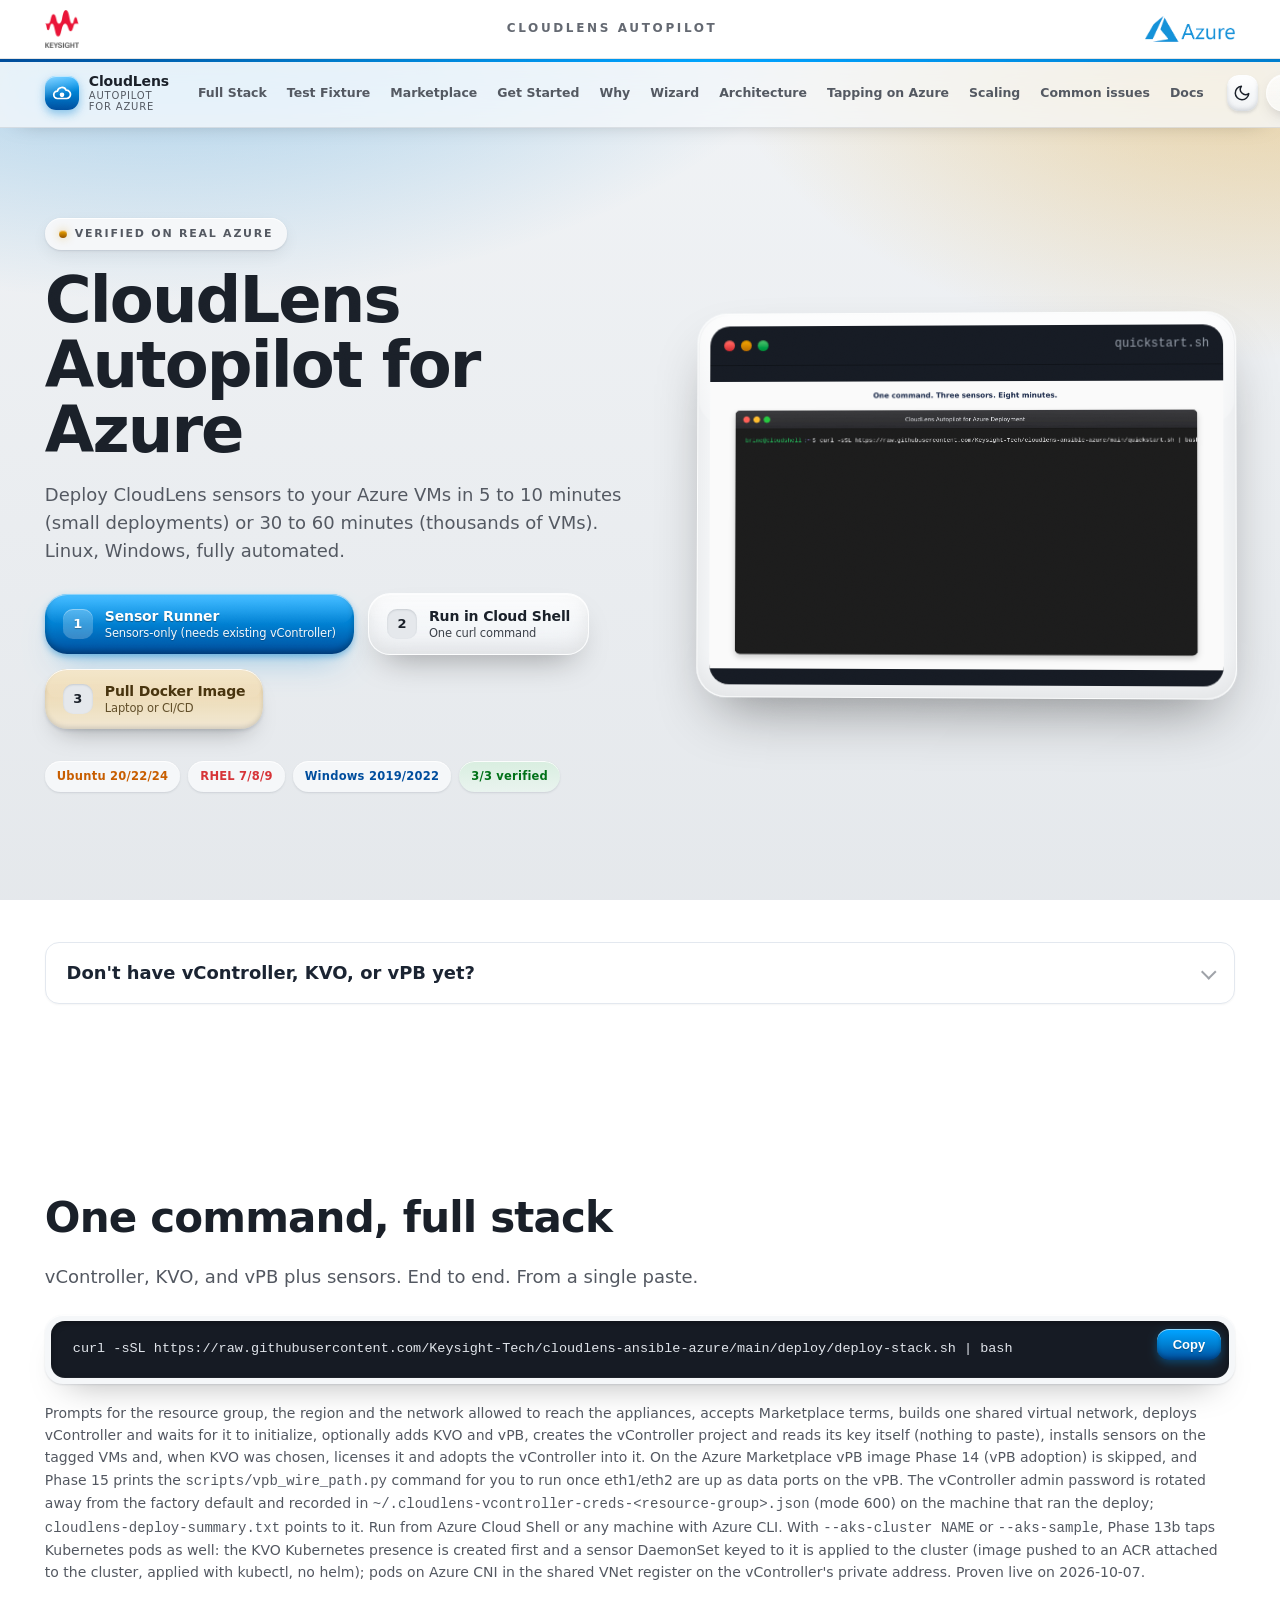
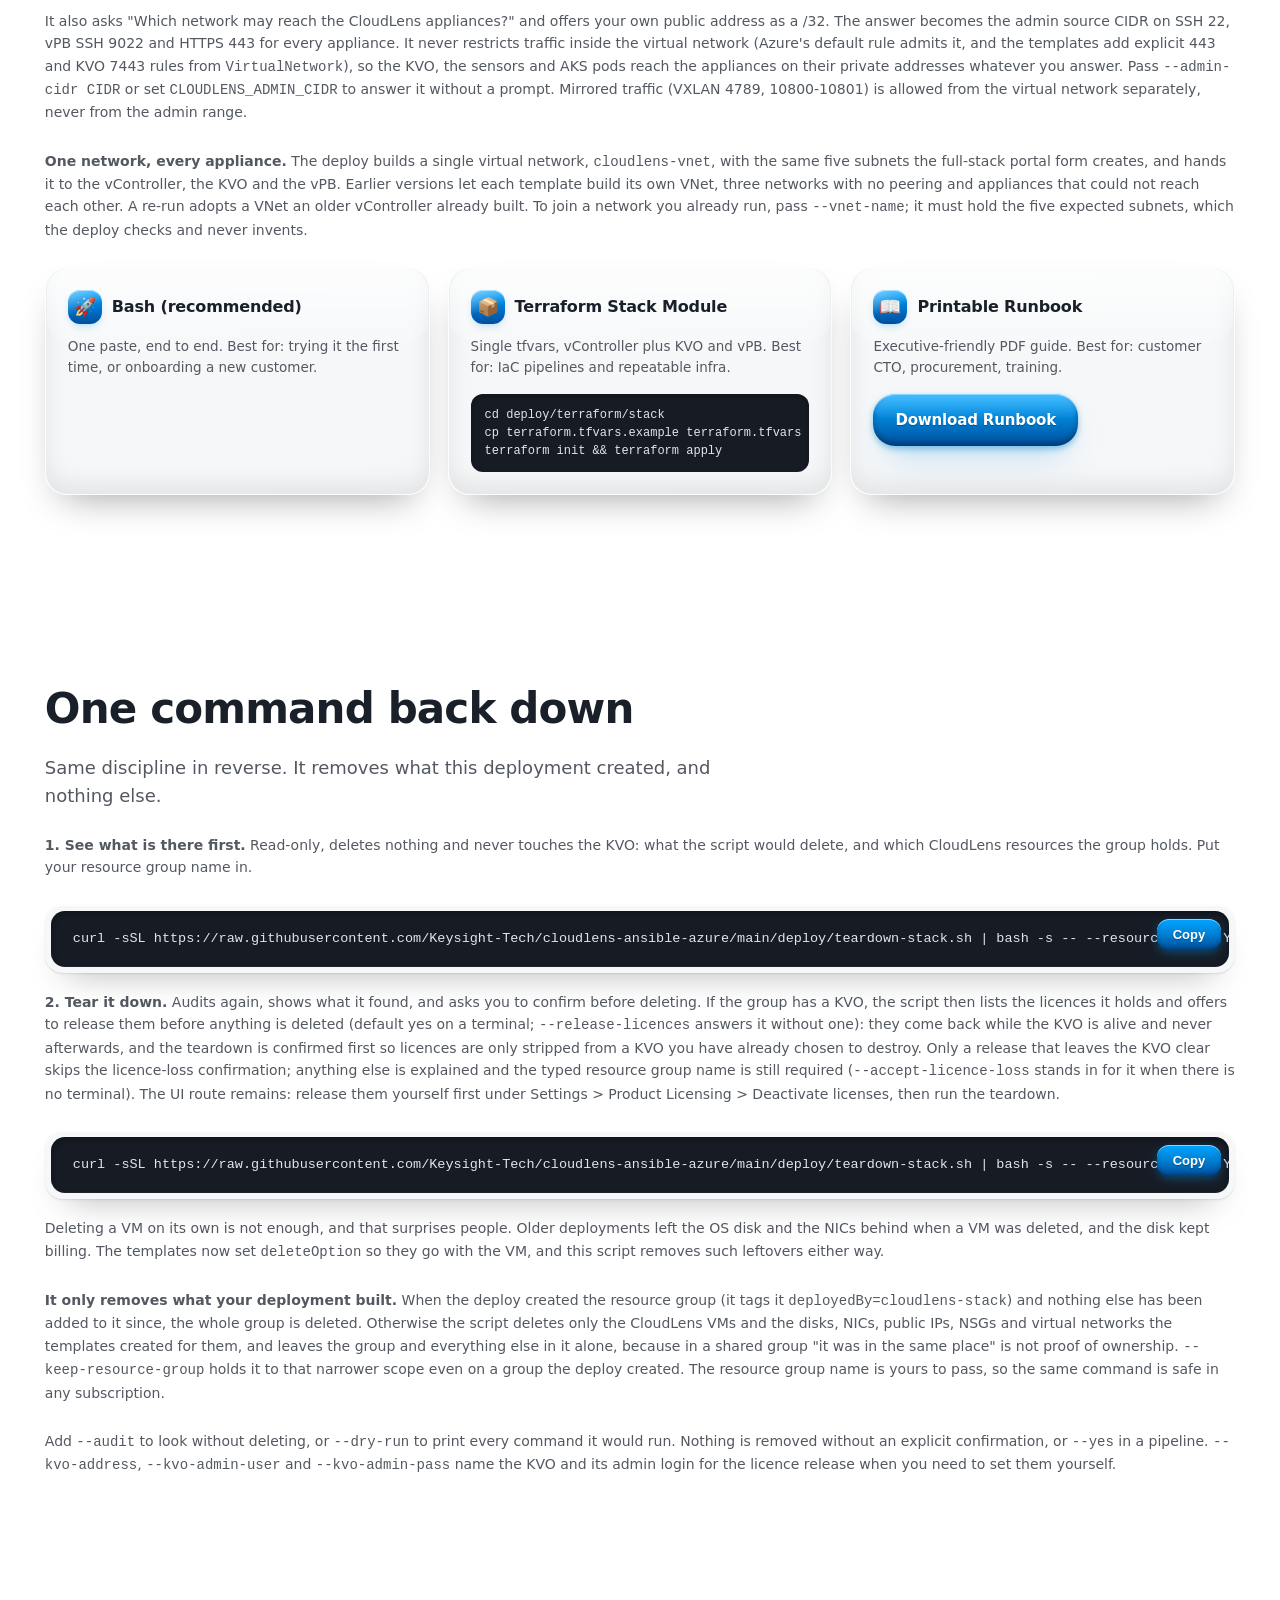
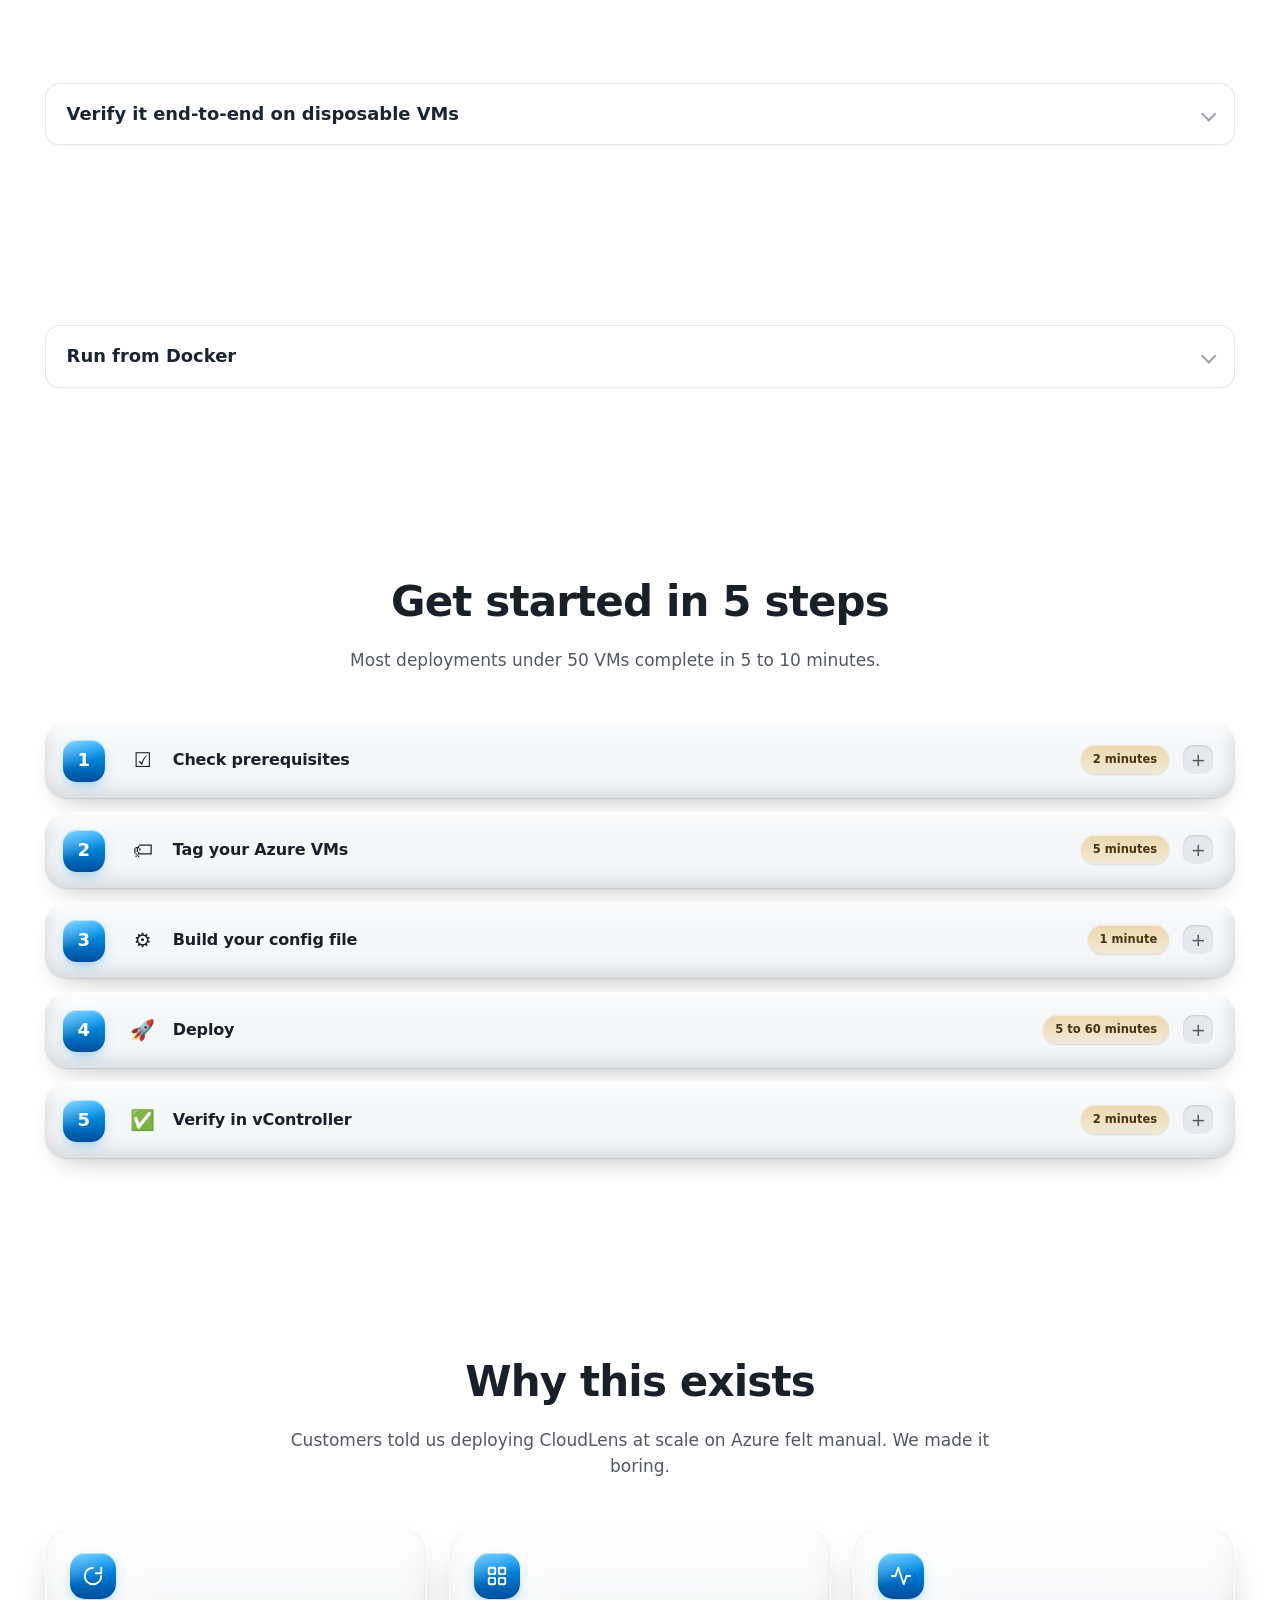
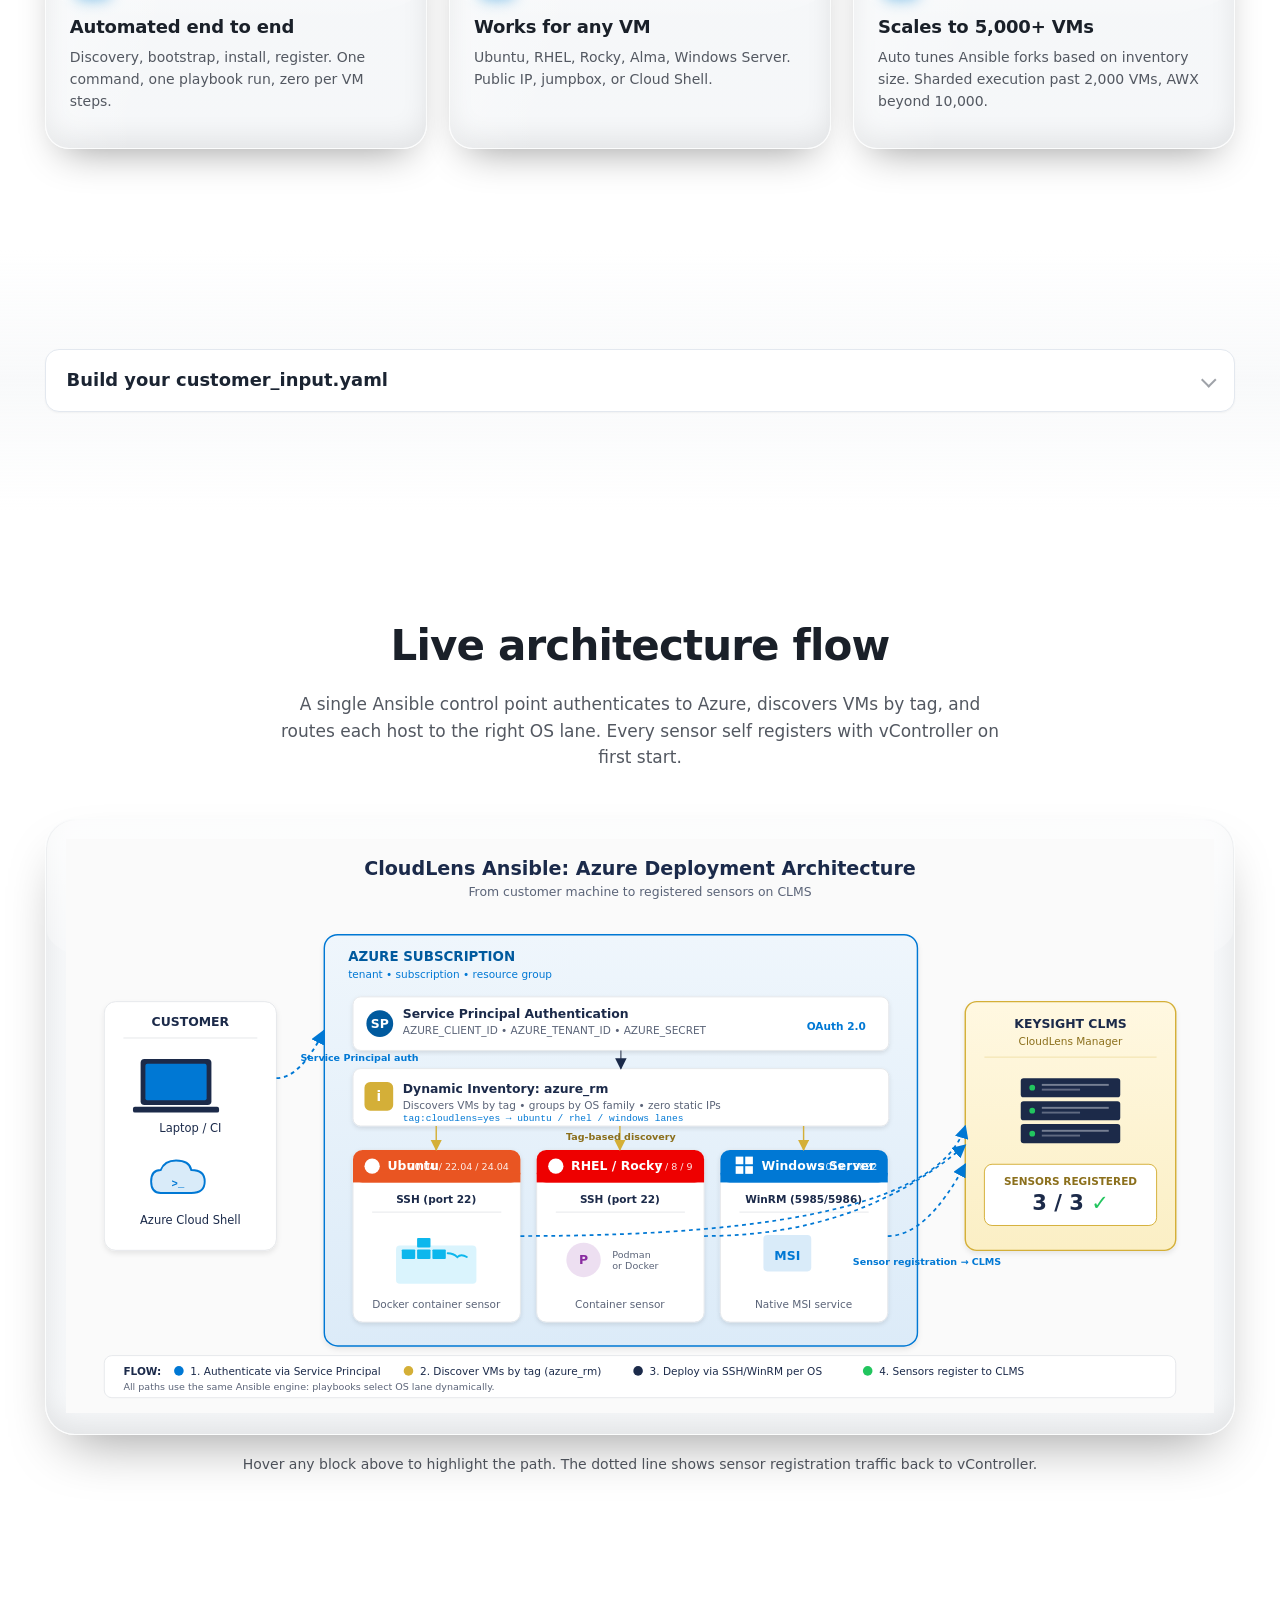
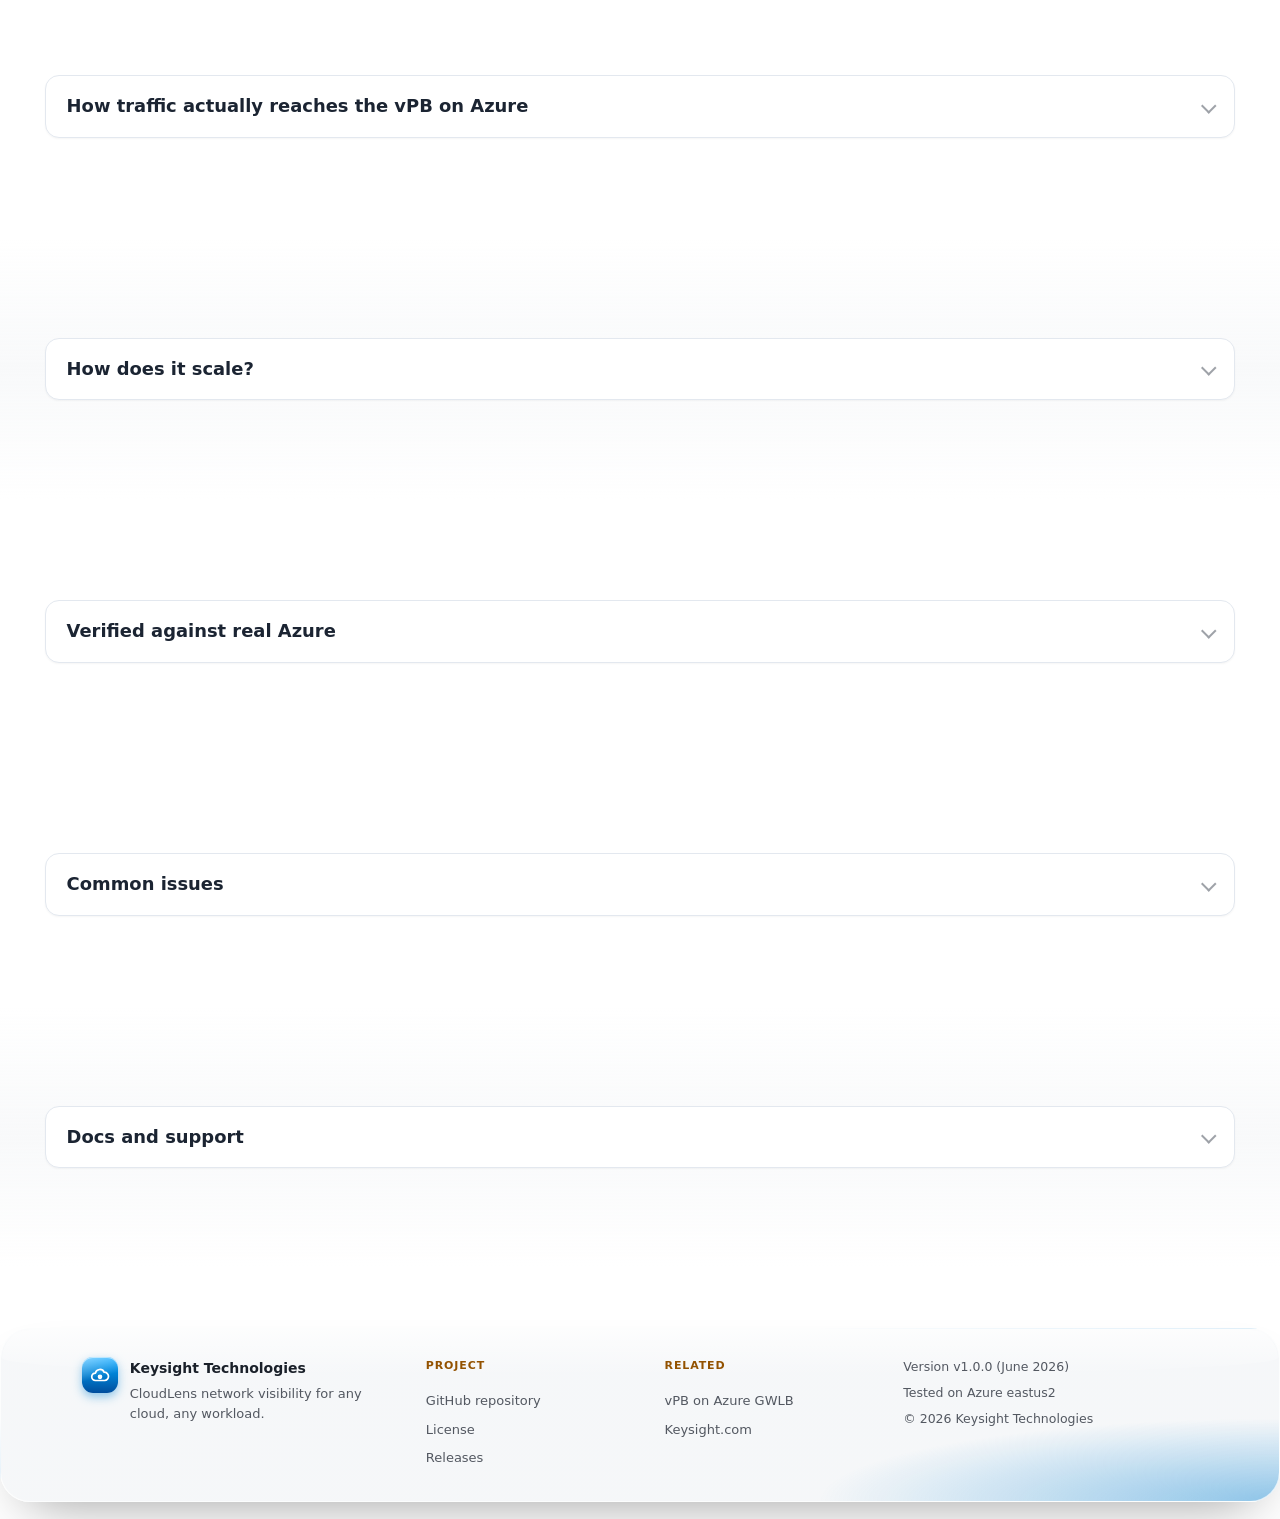
==== commit 22654b00: "Docs and Terraform: the AKS track, and what the in-VNet NSG rules really do The AKS pod-tapping rail" ====
--- a/docs/index.html
+++ b/docs/index.html
@@ -226,9 +226,9 @@
           <button class="copy-btn" data-copy="full-stack-cmd" type="button" aria-label="Copy curl command">Copy</button>
         </div>
 
-        <p class="full-stack-note">Prompts for the resource group, the region and the network allowed to reach the appliances, accepts Marketplace terms, builds one shared virtual network, deploys vController and waits for it to initialize, optionally adds KVO and vPB, creates the vController project and reads its key itself (nothing to paste), installs sensors on the tagged VMs and, when KVO was chosen, licenses it and adopts the vController into it. On the Azure Marketplace vPB image Phase 14 (vPB adoption) is skipped, and Phase 15 prints the <code>scripts/vpb_wire_path.py</code> command for you to run once eth1/eth2 are up as data ports on the vPB. The vController admin password is rotated away from the factory default and recorded in <code>~/.cloudlens-vcontroller-creds-&lt;resource-group&gt;.json</code> (mode 600) on the machine that ran the deploy; <code>cloudlens-deploy-summary.txt</code> points to it. Run from Azure Cloud Shell or any machine with Azure CLI.</p>
-
-        <p class="full-stack-note">It also asks "Which network may reach the CloudLens appliances?" and offers your own public address as a /32. The answer becomes the admin source CIDR on SSH 22, vPB SSH 9022 and HTTPS 443 for every appliance. Pass <code>--admin-cidr CIDR</code> or set <code>CLOUDLENS_ADMIN_CIDR</code> to answer it without a prompt. Mirrored traffic (VXLAN 4789, 10800-10801) is allowed from the virtual network separately, never from the admin range.</p>
+        <p class="full-stack-note">Prompts for the resource group, the region and the network allowed to reach the appliances, accepts Marketplace terms, builds one shared virtual network, deploys vController and waits for it to initialize, optionally adds KVO and vPB, creates the vController project and reads its key itself (nothing to paste), installs sensors on the tagged VMs and, when KVO was chosen, licenses it and adopts the vController into it. On the Azure Marketplace vPB image Phase 14 (vPB adoption) is skipped, and Phase 15 prints the <code>scripts/vpb_wire_path.py</code> command for you to run once eth1/eth2 are up as data ports on the vPB. The vController admin password is rotated away from the factory default and recorded in <code>~/.cloudlens-vcontroller-creds-&lt;resource-group&gt;.json</code> (mode 600) on the machine that ran the deploy; <code>cloudlens-deploy-summary.txt</code> points to it. Run from Azure Cloud Shell or any machine with Azure CLI. With <code>--aks-cluster NAME</code> or <code>--aks-sample</code>, Phase 13b taps Kubernetes pods as well: the KVO Kubernetes presence is created first and a sensor DaemonSet keyed to it is applied to the cluster (image pushed to an ACR attached to the cluster, applied with kubectl, no helm); pods on Azure CNI in the shared VNet register on the vController's private address. Proven live on 2026-10-07.</p>
+
+        <p class="full-stack-note">It also asks "Which network may reach the CloudLens appliances?" and offers your own public address as a /32. The answer becomes the admin source CIDR on SSH 22, vPB SSH 9022 and HTTPS 443 for every appliance. It never restricts traffic inside the virtual network (Azure's default rule admits it, and the templates add explicit 443 and KVO 7443 rules from <code>VirtualNetwork</code>), so the KVO, the sensors and AKS pods reach the appliances on their private addresses whatever you answer. Pass <code>--admin-cidr CIDR</code> or set <code>CLOUDLENS_ADMIN_CIDR</code> to answer it without a prompt. Mirrored traffic (VXLAN 4789, 10800-10801) is allowed from the virtual network separately, never from the admin range.</p>
         <p class="full-stack-note"><strong>One network, every appliance.</strong> The deploy builds a single virtual network, <code>cloudlens-vnet</code>, with the same five subnets the full-stack portal form creates, and hands it to the vController, the KVO and the vPB. Earlier versions let each template build its own VNet, three networks with no peering and appliances that could not reach each other. A re-run adopts a VNet an older vController already built. To join a network you already run, pass <code>--vnet-name</code>; it must hold the five expected subnets, which the deploy checks and never invents.</p>
 
         <div class="full-stack-paths">
@@ -730,7 +730,7 @@
 
         <header class="section-head">
           <h2>Verified against real Azure</h2>
-          <p>Numbers from the fixture run on 2026-08-17 with <code>scripts/deploy-test-workload-vms.sh</code>, subscription CloudLensPublic, region eastus2. Registration was checked in the vController's own registry, not the Ansible recap.</p>
+          <p>VM numbers from the fixture run on 2026-08-17 with <code>scripts/deploy-test-workload-vms.sh</code>, subscription CloudLensPublic, region eastus2; registration was checked in the vController's own registry, not the Ansible recap. The AKS row is from the Phase 13b proof on 2026-10-07 in a fresh resource group: vController adopted into KVO by its private address, Kubernetes presence created, sensor DaemonSet on both nodes, KVO reporting both sensors.</p>
         </header>
         <div class="metrics-grid">
           <div class="metric">
@@ -749,9 +749,9 @@
             <em>3/3 in the vController registry</em>
           </div>
           <div class="metric">
-            <strong>2026-08-17</strong>
+            <strong>2026-10-07</strong>
             <span>Last verified</span>
-            <em>CloudLensPublic / eastus2</em>
+            <em>AKS pod tapping; VM rows 2026-08-17. CloudLensPublic / eastus2</em>
           </div>
         </div>
 
@@ -763,6 +763,7 @@
               <tr><td>RHEL 9 (public IP, Podman auto-detected)</td><td><span class="pill ok">Sensor registered</span></td><td><code>test-rhel-1</code> 6.14.0-475</td></tr>
               <tr><td>Windows Server 2022 (WinRM bootstrapped by run-command)</td><td><span class="pill ok">Sensor registered</span></td><td><code>test-windows-1</code> registered</td></tr>
               <tr><td>End to end</td><td><span class="pill ok">3/3 registered</span></td><td>vController project registry</td></tr>
+              <tr><td>AKS: 2-node cluster, Azure CNI in the shared VNet, sensor DaemonSet (Phase 13b, 2026-10-07)</td><td><span class="pill ok">2/2 node sensors registered</span></td><td>KVO Kubernetes presence <code>k8s-&lt;cluster&gt;</code>, sensor count 2; sensor 6.13.0-359</td></tr>
             </tbody>
           </table>
         </div>
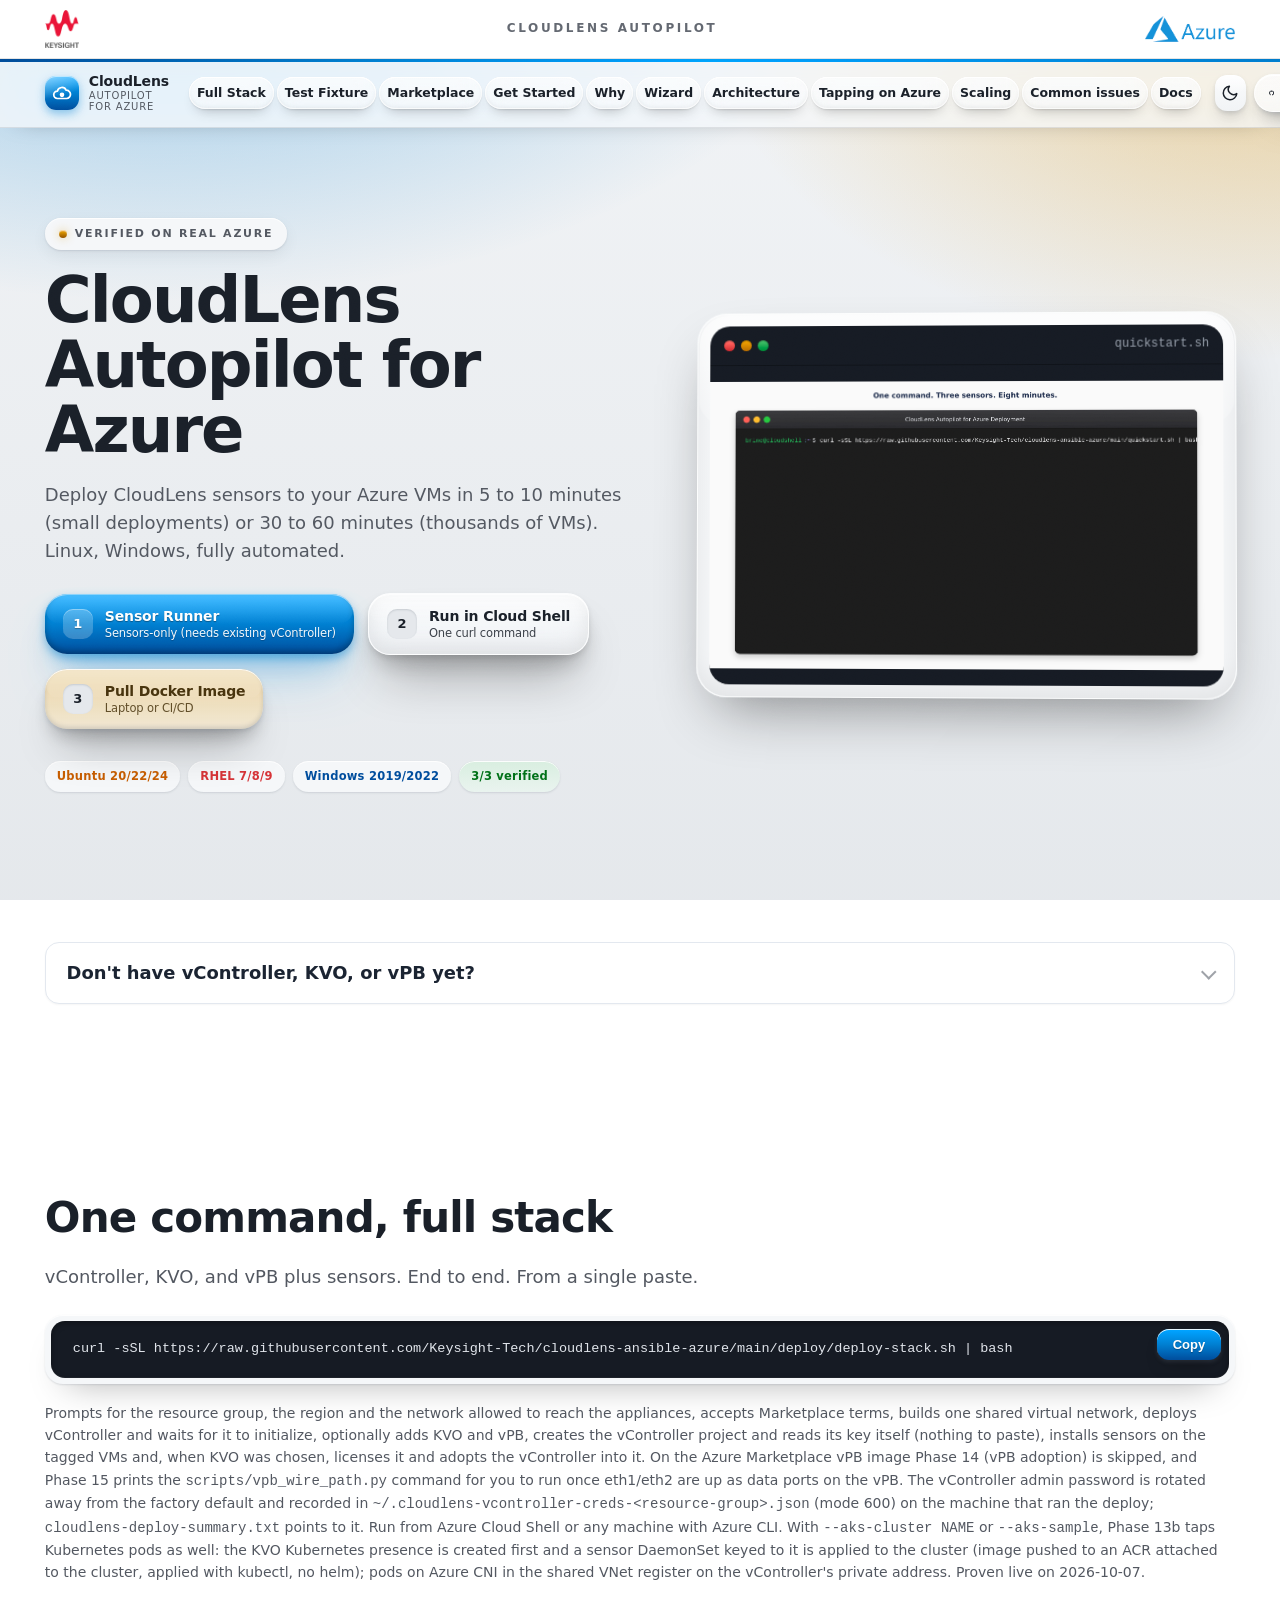
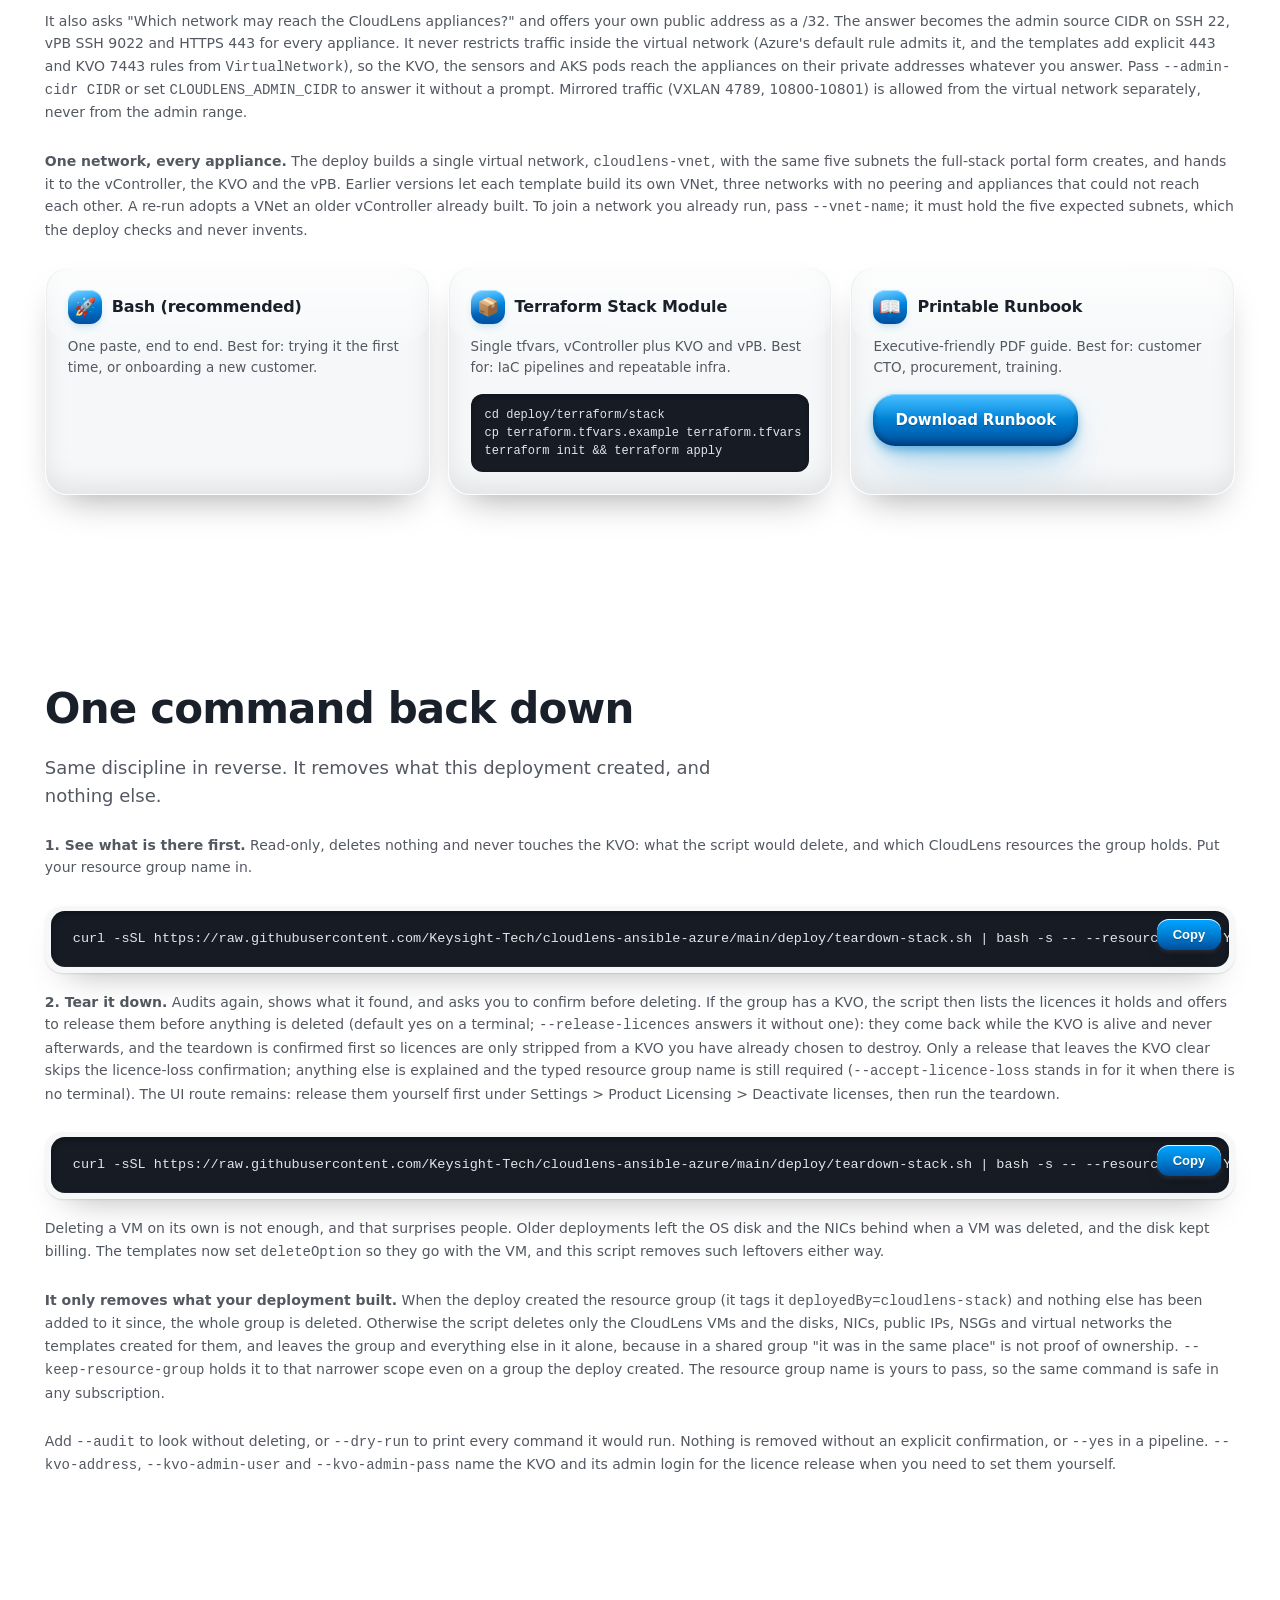
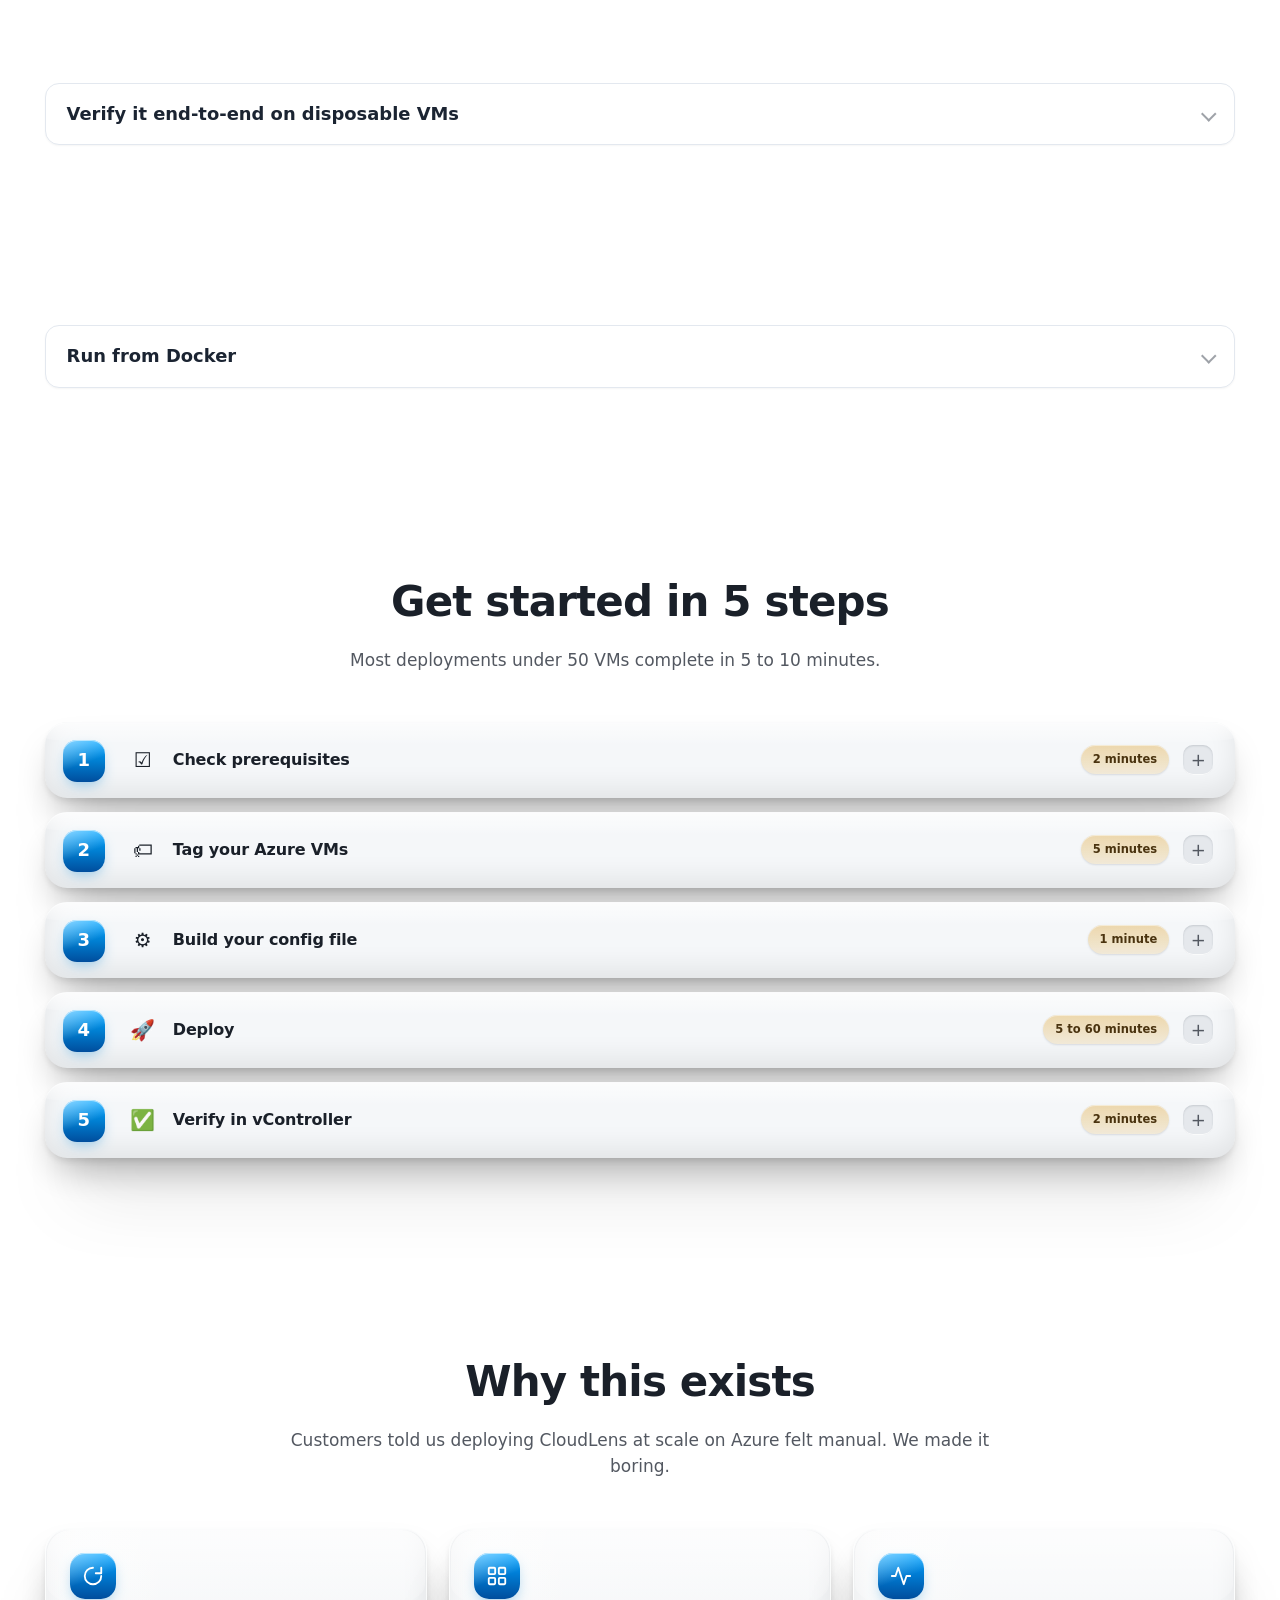
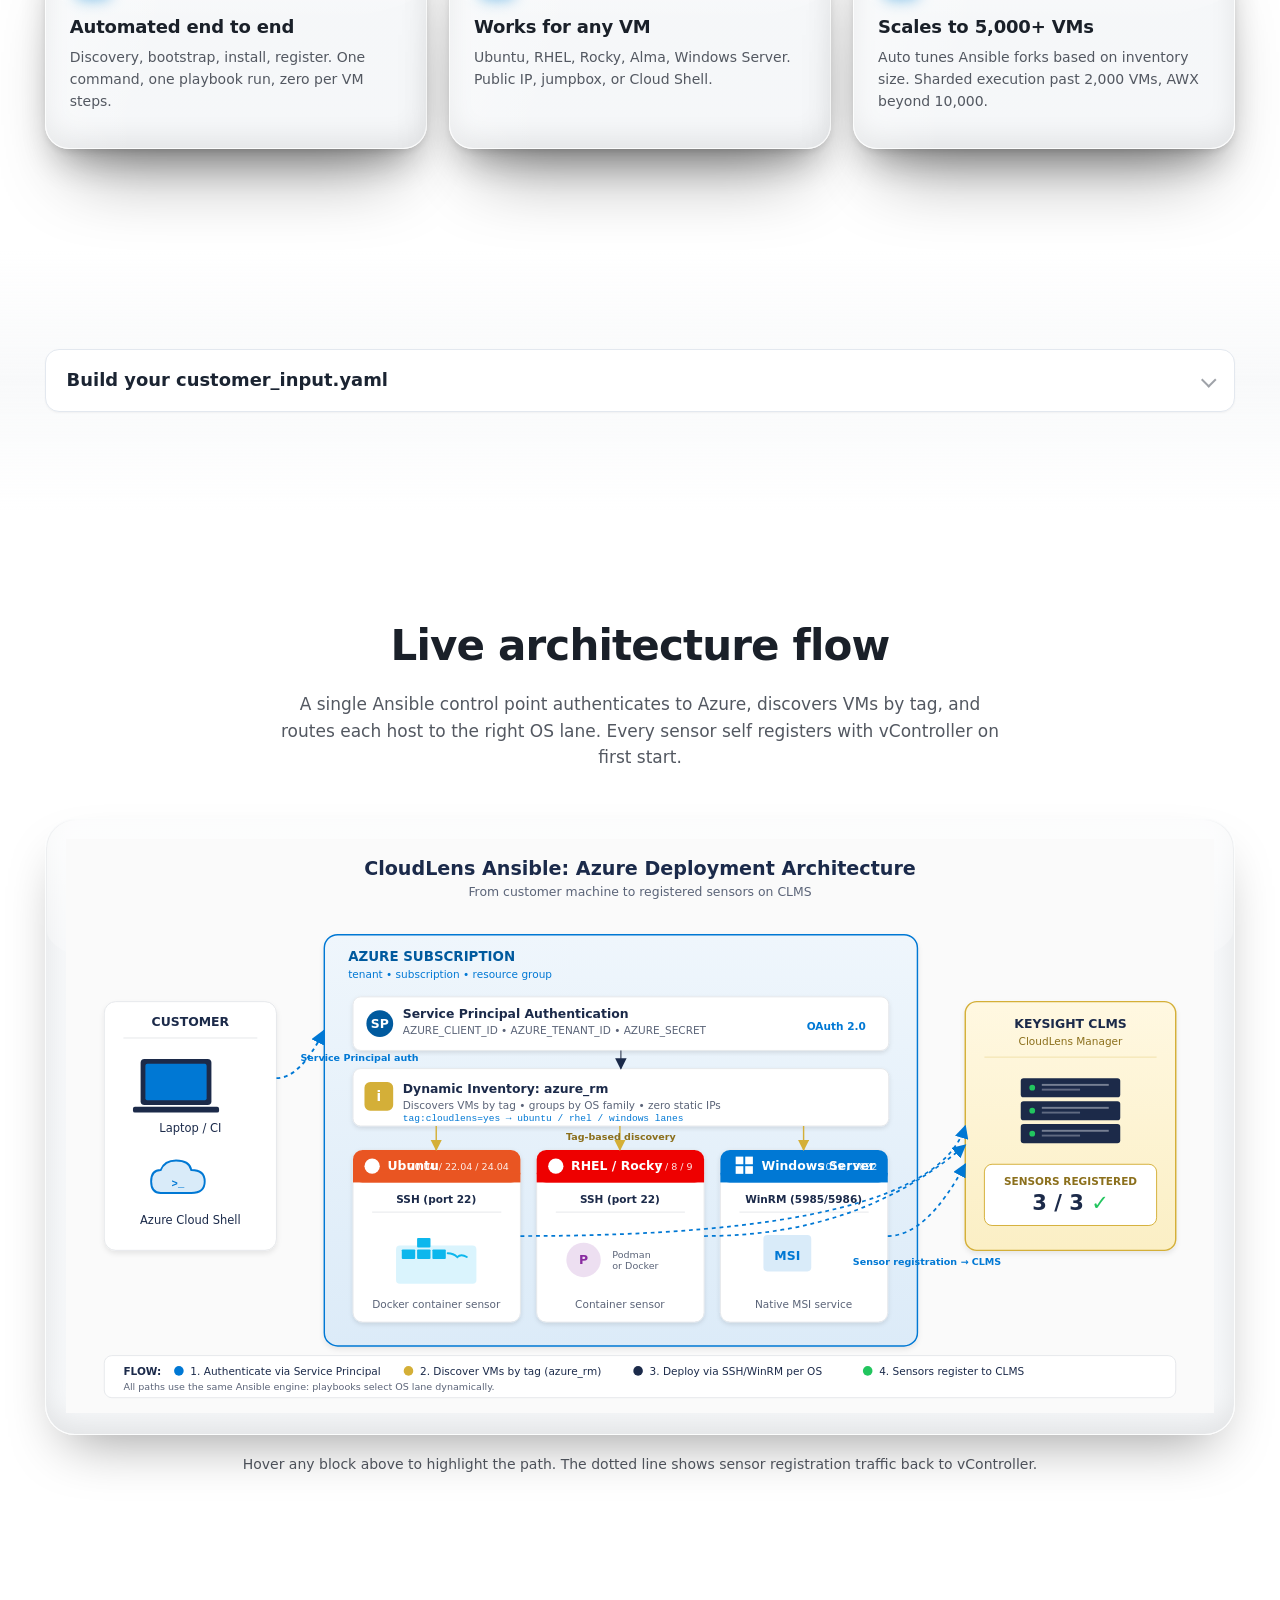
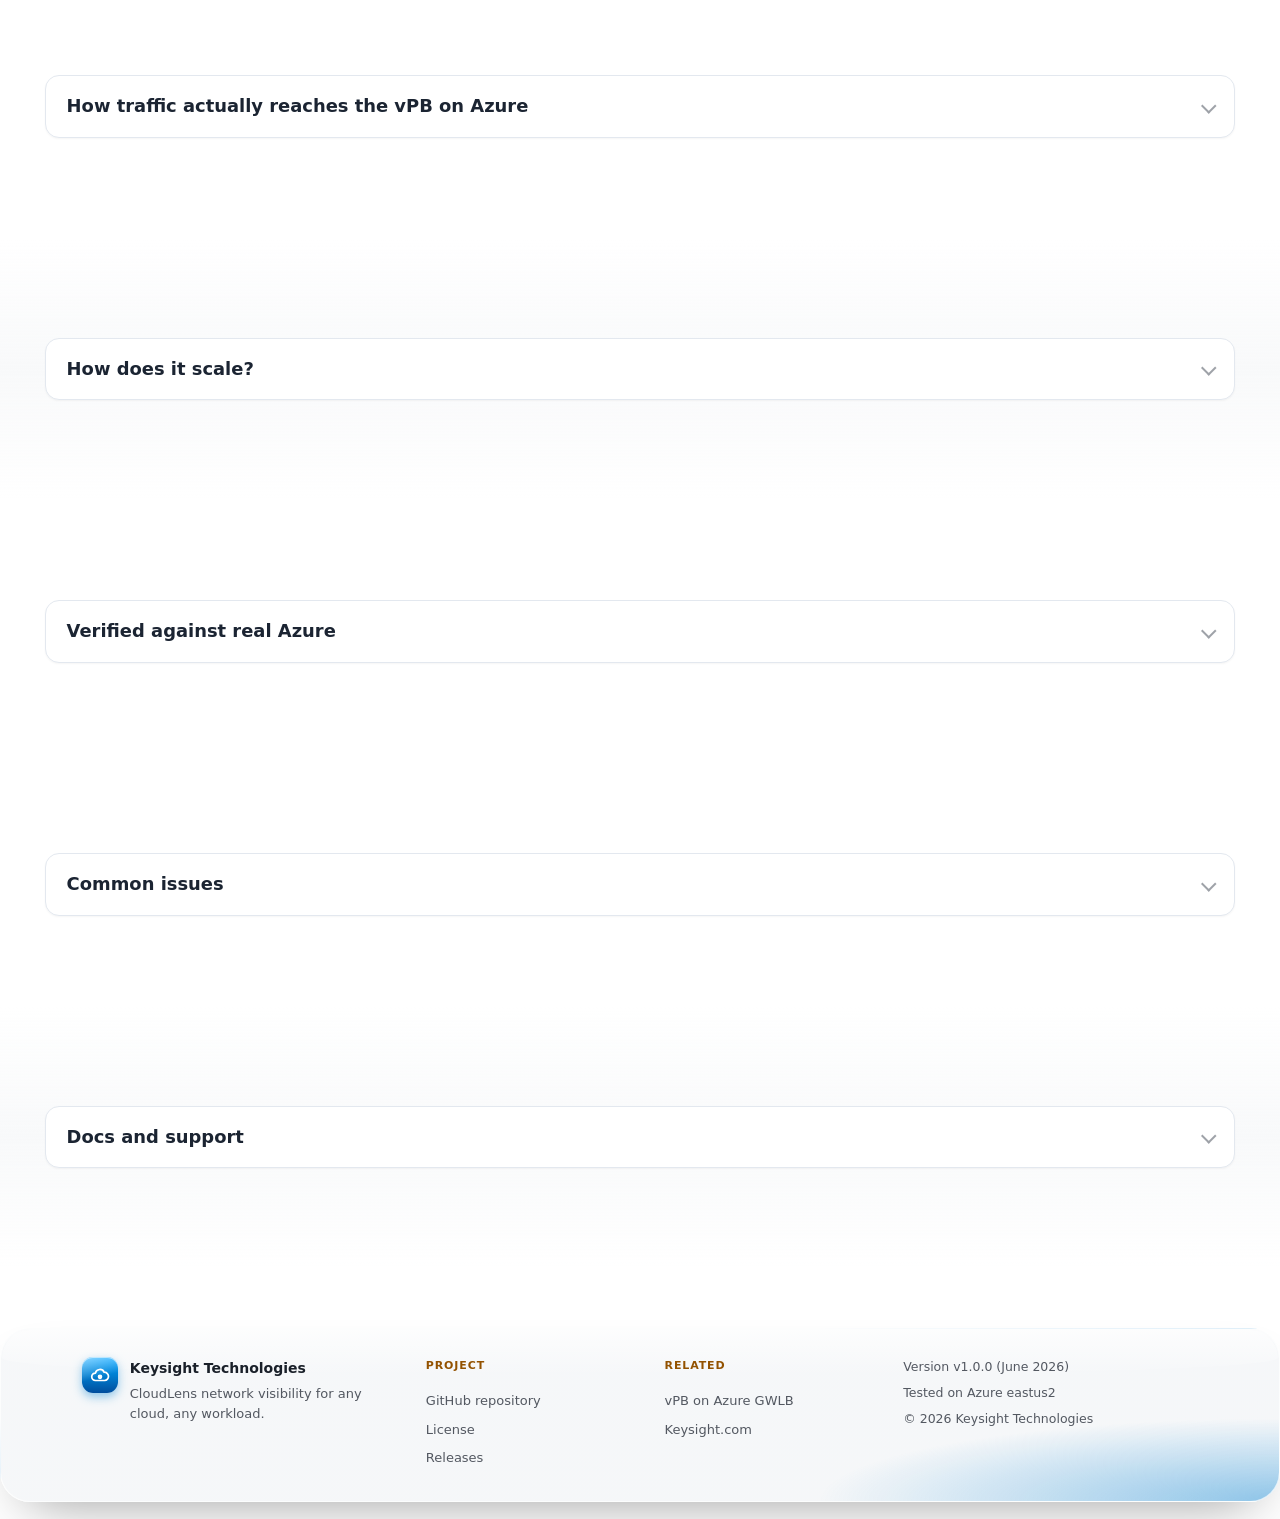
==== commit 472c3e7d: "Site: buttons, cards and navigation links stand off the page and jump under the pointer Controls and" ====
--- a/docs/index.html
+++ b/docs/index.html
@@ -25,7 +25,7 @@
   <meta name="twitter:card" content="summary_large_image" />
 
   <link rel="icon" href="data:image/svg+xml,%3Csvg xmlns='http://www.w3.org/2000/svg' viewBox='0 0 32 32'%3E%3Crect width='32' height='32' rx='6' fill='%230078D4'/%3E%3Cpath d='M8 20 L16 8 L24 20 Z' fill='%23D4AF37'/%3E%3C/svg%3E" />
-  <link rel="stylesheet" href="styles.css" />
+  <link rel="stylesheet" href="styles.css?v=1" />
 </head>
 <body>
   <a class="skip-link" href="#main">Skip to content</a>
--- a/docs/styles.css
+++ b/docs/styles.css
@@ -1742,3 +1742,151 @@
 html[data-theme="dark"] .sec-collapse>summary{color:#E7ECF3}
 html[data-theme="dark"] .sec-collapse>summary:hover{background:#1A1F2A}
 
+/* ---------- Premium elevation: controls and cards stand off the page and jump under the pointer ----------
+   Loaded last on purpose; the "html" prefix and the doubled .btn class let these win over the base rules and over the flat-button block above (the fills stay flat and solid; only the depth and the motion return). Resting state: stacked
+   shadows (close key shadow, mid shadow, wide ambient shadow) on top of the existing gloss and inner bevel.
+   Hover: a spring curve that overshoots and settles. Press: the control lands. Reduced motion keeps the depth
+   and drops the movement. */
+html { --jump: cubic-bezier(.34, 1.56, .64, 1); }
+html .btn.btn, html .icon-btn, html .ghost-btn, html .copy-btn {
+  transition: transform .45s var(--jump), box-shadow .3s ease, filter .3s ease;
+}
+html .btn.btn {
+  box-shadow:
+    inset 0 1px 0 var(--neu-light),
+    inset 0 -2px 4px var(--inner-dark),
+    0 2px 4px var(--neu-dark),
+    0 12px 20px -8px oklch(0% 0 0 / .30),
+    0 28px 44px -18px oklch(0% 0 0 / .38);
+}
+html .btn.btn-primary, html .btn.primary {
+  box-shadow:
+    inset 0 1px 0 oklch(100% 0 0 / .55),
+    inset 0 -3px 6px oklch(0% 0 0 / .28),
+    0 4px 8px var(--accent-glow),
+    0 16px 28px -10px var(--accent-glow),
+    0 34px 52px -20px var(--accent-glow);
+}
+html .btn.btn-secondary, html .btn.glass {
+  box-shadow:
+    inset 0 1px 0 oklch(100% 0 0 / .8),
+    inset 0 -8px 20px oklch(0% 0 0 / .08),
+    0 3px 6px oklch(0% 0 0 / .10),
+    0 14px 24px -8px oklch(0% 0 0 / .28),
+    0 32px 50px -18px oklch(0% 0 0 / .42);
+}
+html .icon-btn, html .ghost-btn, html .copy-btn {
+  box-shadow:
+    inset 0 1px 0 var(--neu-light),
+    0 2px 4px var(--neu-dark),
+    0 10px 18px -8px oklch(0% 0 0 / .34),
+    0 22px 34px -16px oklch(0% 0 0 / .34);
+}
+html .card, html .prereq-card, html .path-card, html .step-card {
+  transition: transform .5s var(--jump), box-shadow .35s ease;
+  box-shadow:
+    inset 0 1px 0 oklch(100% 0 0 / .7),
+    inset 0 -10px 26px oklch(0% 0 0 / .08),
+    0 4px 8px -2px oklch(0% 0 0 / .12),
+    0 22px 38px -14px oklch(0% 0 0 / .34),
+    0 50px 76px -32px oklch(0% 0 0 / .42);
+}
+@media (hover: hover) and (pointer: fine) {
+  html .btn.btn:hover { transform: translateY(-6px) scale(1.035); filter: brightness(1.04); }
+  html .btn.btn:hover {
+    box-shadow:
+      inset 0 1px 0 var(--neu-light),
+      inset 0 -2px 4px var(--inner-dark),
+      0 6px 10px var(--neu-dark),
+      0 22px 34px -10px oklch(0% 0 0 / .36),
+      0 46px 66px -22px oklch(0% 0 0 / .46);
+  }
+  html .btn.btn-primary:hover, html .btn.primary:hover {
+    box-shadow:
+      inset 0 1px 0 oklch(100% 0 0 / .6),
+      inset 0 -3px 6px oklch(0% 0 0 / .24),
+      0 8px 14px var(--accent-glow),
+      0 26px 40px -10px var(--accent-glow),
+      0 52px 72px -22px var(--accent-glow);
+  }
+  html .btn.btn-secondary:hover, html .btn.glass:hover {
+    box-shadow:
+      inset 0 1px 0 oklch(100% 0 0 / .85),
+      inset 0 -8px 20px oklch(0% 0 0 / .06),
+      0 8px 12px oklch(0% 0 0 / .12),
+      0 24px 38px -10px oklch(0% 0 0 / .34),
+      0 50px 70px -22px oklch(0% 0 0 / .48);
+  }
+  html .icon-btn:hover, html .copy-btn:hover { transform: translateY(-4px) scale(1.08); }
+  html .ghost-btn:hover { transform: translateY(-4px) scale(1.04); }
+  html .card:hover { transform: translateY(-6px); }
+  html .card.lift:hover, html .card.link:hover, html .prereq-card:hover, html .path-card:hover, html .step-card:hover {
+    transform: translateY(-12px) scale(1.012);
+  }
+  html .card:hover, html .prereq-card:hover, html .path-card:hover, html .step-card:hover {
+    box-shadow:
+      inset 0 1px 0 oklch(100% 0 0 / .75),
+      inset 0 -10px 26px oklch(0% 0 0 / .06),
+      0 10px 16px -4px oklch(0% 0 0 / .14),
+      0 34px 54px -16px oklch(0% 0 0 / .40),
+      0 72px 100px -38px oklch(0% 0 0 / .50);
+  }
+  /* A card inside a card moves less, so the page does not wobble. */
+  html .card .card:hover, html .card .prereq-card:hover, html .card .step-card:hover { transform: translateY(-4px); }
+}
+html .btn.btn:active { transform: translateY(1px) scale(.975); transition-duration: .09s; }
+html .icon-btn:active, html .copy-btn:active, html .ghost-btn:active { transform: scale(.94); transition-duration: .09s; }
+@media (prefers-reduced-motion: reduce) {
+  html .btn.btn, html .icon-btn, html .ghost-btn, html .copy-btn, html .card, html .prereq-card, html .path-card, html .step-card {
+    transform: none !important; transition: box-shadow .2s ease !important;
+  }
+}
+
+/* Navigation links are glass pills, so they read as things to click: a translucent fill, a light rim,
+   a soft shadow, and the same small jump under the pointer. The current section's pill is tinted. */
+html .primary-nav { gap: 3px; }  /* 1px more than before: the header has no spare width */
+html .primary-nav a {
+  color: var(--ink);
+  background: linear-gradient(180deg, oklch(100% 0 0 / .62), oklch(100% 0 0 / .26));
+  -webkit-backdrop-filter: blur(14px) saturate(1.6);
+  backdrop-filter: blur(14px) saturate(1.6);
+  box-shadow:
+    inset 0 0 0 1px oklch(100% 0 0 / .7),   /* the rim, drawn inside so the pill is no wider */
+    inset 0 1px 0 oklch(100% 0 0 / .9),
+    inset 0 -2px 4px oklch(0% 0 0 / .05),
+    0 1px 2px oklch(0% 0 0 / .10),
+    0 8px 14px -8px oklch(0% 0 0 / .30);
+  transition: transform .42s var(--jump), box-shadow .28s ease, background .25s ease, color .2s ease;
+}
+html[data-theme="dark"] .primary-nav a {
+  background: linear-gradient(180deg, oklch(100% 0 0 / .12), oklch(100% 0 0 / .04));
+  box-shadow:
+    inset 0 0 0 1px oklch(100% 0 0 / .16),
+    inset 0 1px 0 oklch(100% 0 0 / .16),
+    0 1px 2px oklch(0% 0 0 / .5),
+    0 8px 14px -8px oklch(0% 0 0 / .7);
+}
+@media (hover: hover) and (pointer: fine) {
+  html .primary-nav a:hover {
+    transform: translateY(-4px) scale(1.05);
+    color: var(--accent-deep);
+    background: linear-gradient(180deg, oklch(100% 0 0 / .85), oklch(100% 0 0 / .45));
+    box-shadow:
+      inset 0 0 0 1px oklch(100% 0 0 / .8),
+      inset 0 1px 0 oklch(100% 0 0 / .95),
+      0 4px 8px oklch(0% 0 0 / .10),
+      0 18px 26px -10px oklch(0% 0 0 / .38);
+  }
+  html[data-theme="dark"] .primary-nav a:hover {
+    color: var(--accent-bright);
+    background: linear-gradient(180deg, oklch(100% 0 0 / .2), oklch(100% 0 0 / .08));
+  }
+}
+html .primary-nav a:active { transform: translateY(1px) scale(.96); transition-duration: .09s; }
+html .primary-nav a:focus-visible { outline: 2px solid var(--accent); outline-offset: 2px; }
+@media (prefers-reduced-motion: reduce) {
+  html .primary-nav a { transform: none !important; transition: box-shadow .2s ease, background .2s ease !important; }
+}
+/* Between the phone menu and a wide desktop they tighten so the header never
+   runs past the window. */
+@media (max-width: 1400px) { html .primary-nav a { padding: 6px 8px; font-size: 12.5px; } }
